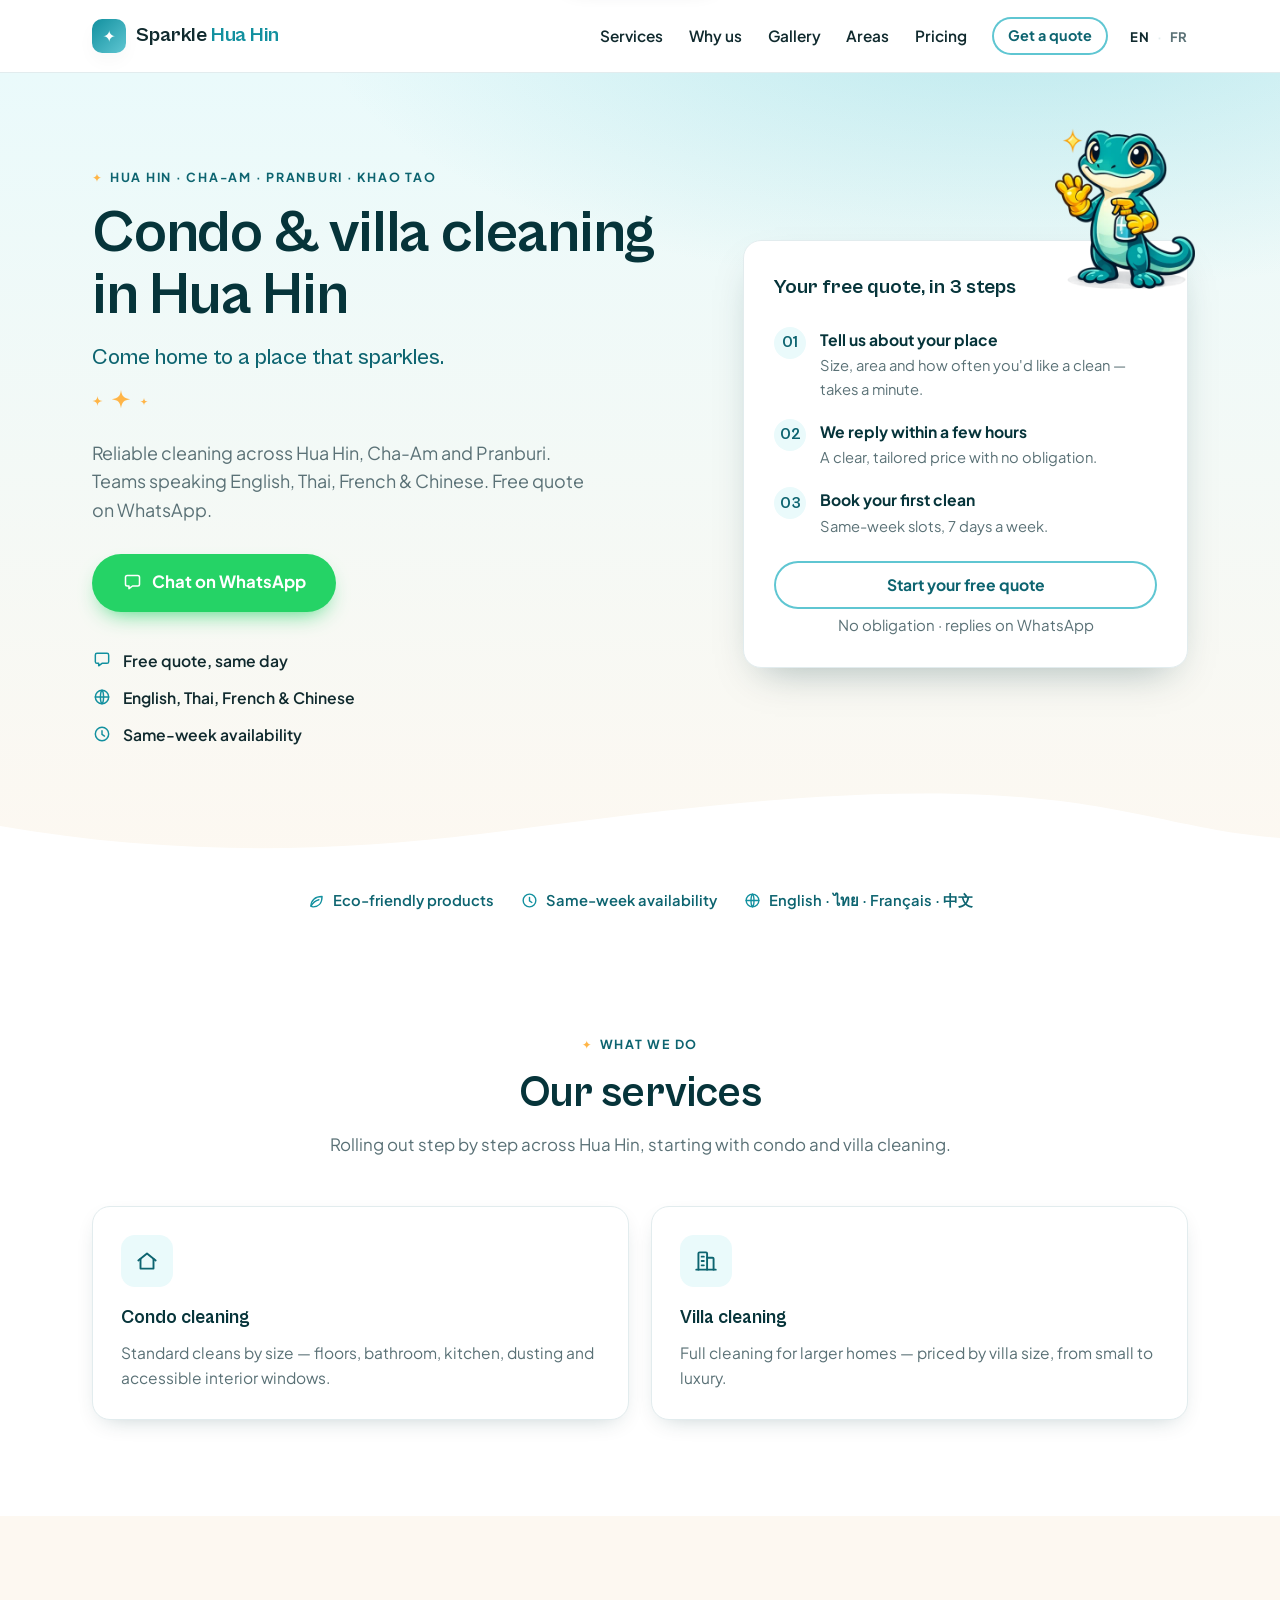
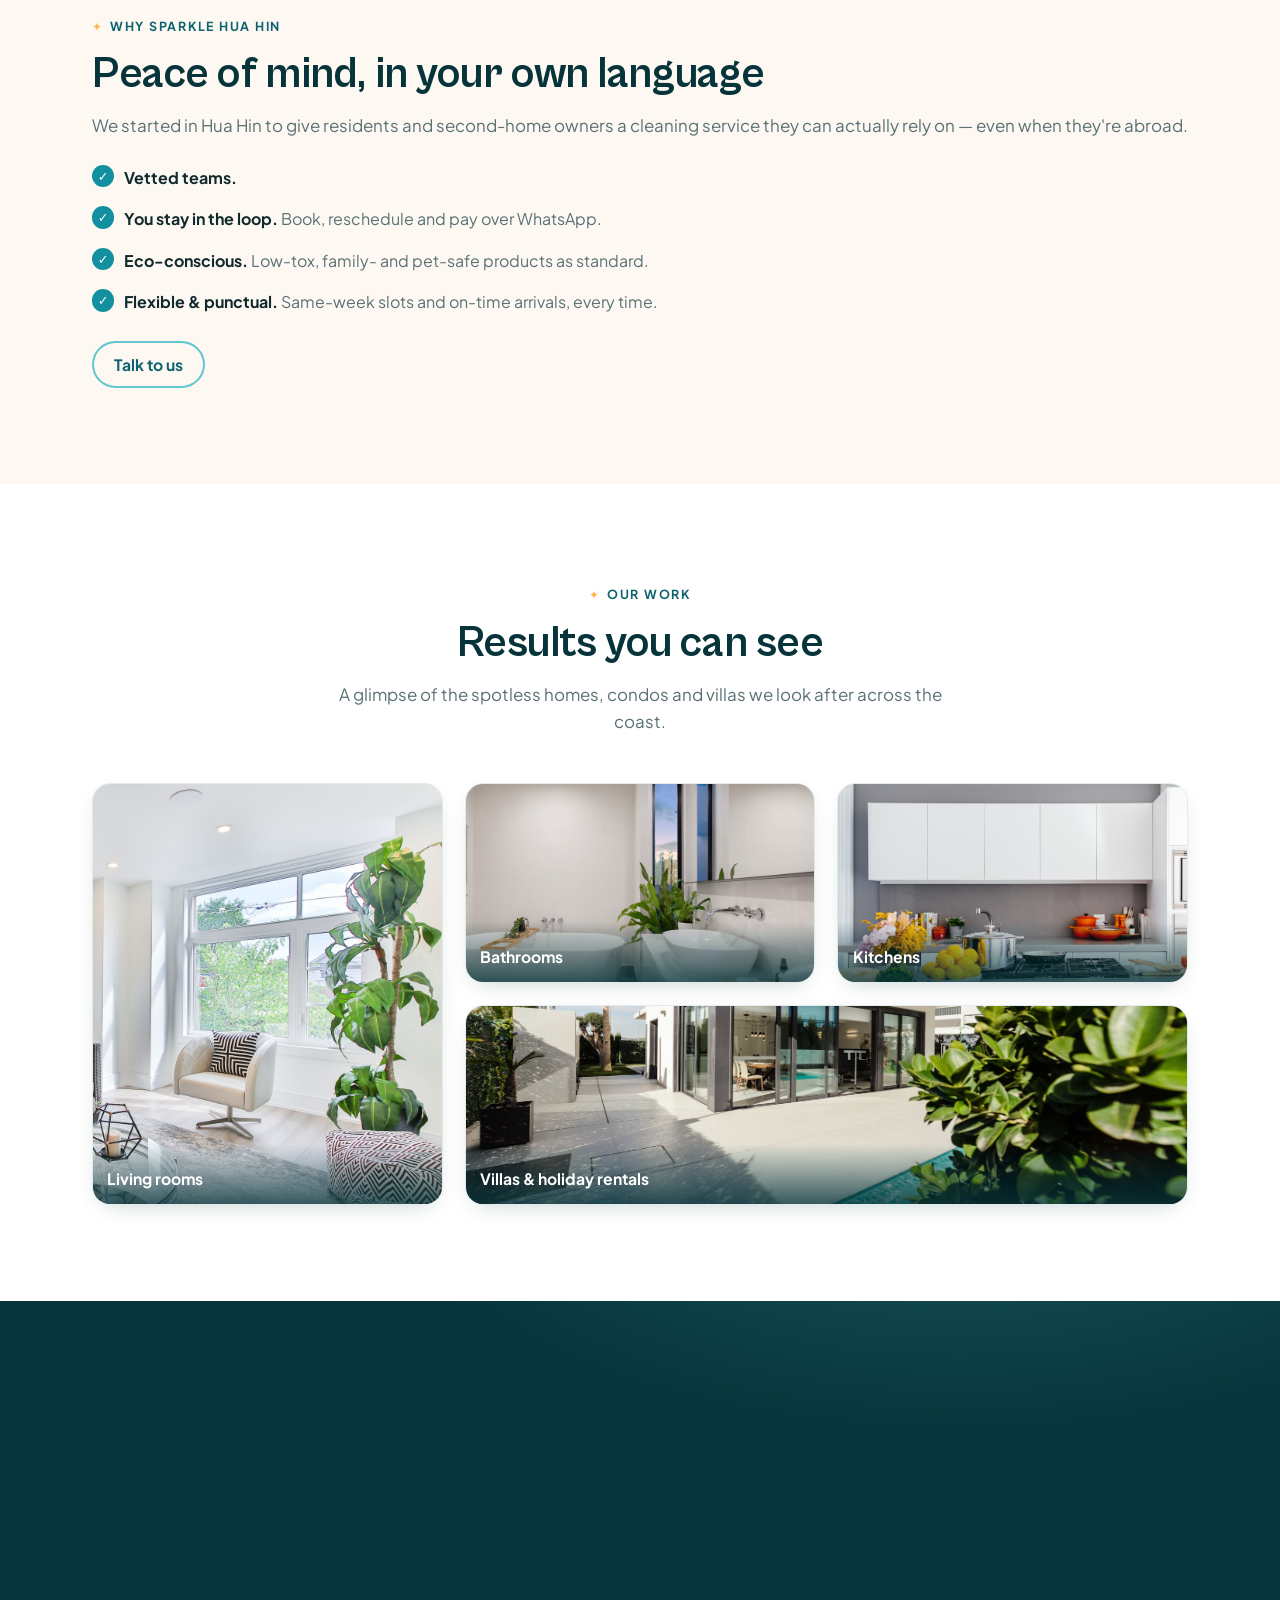
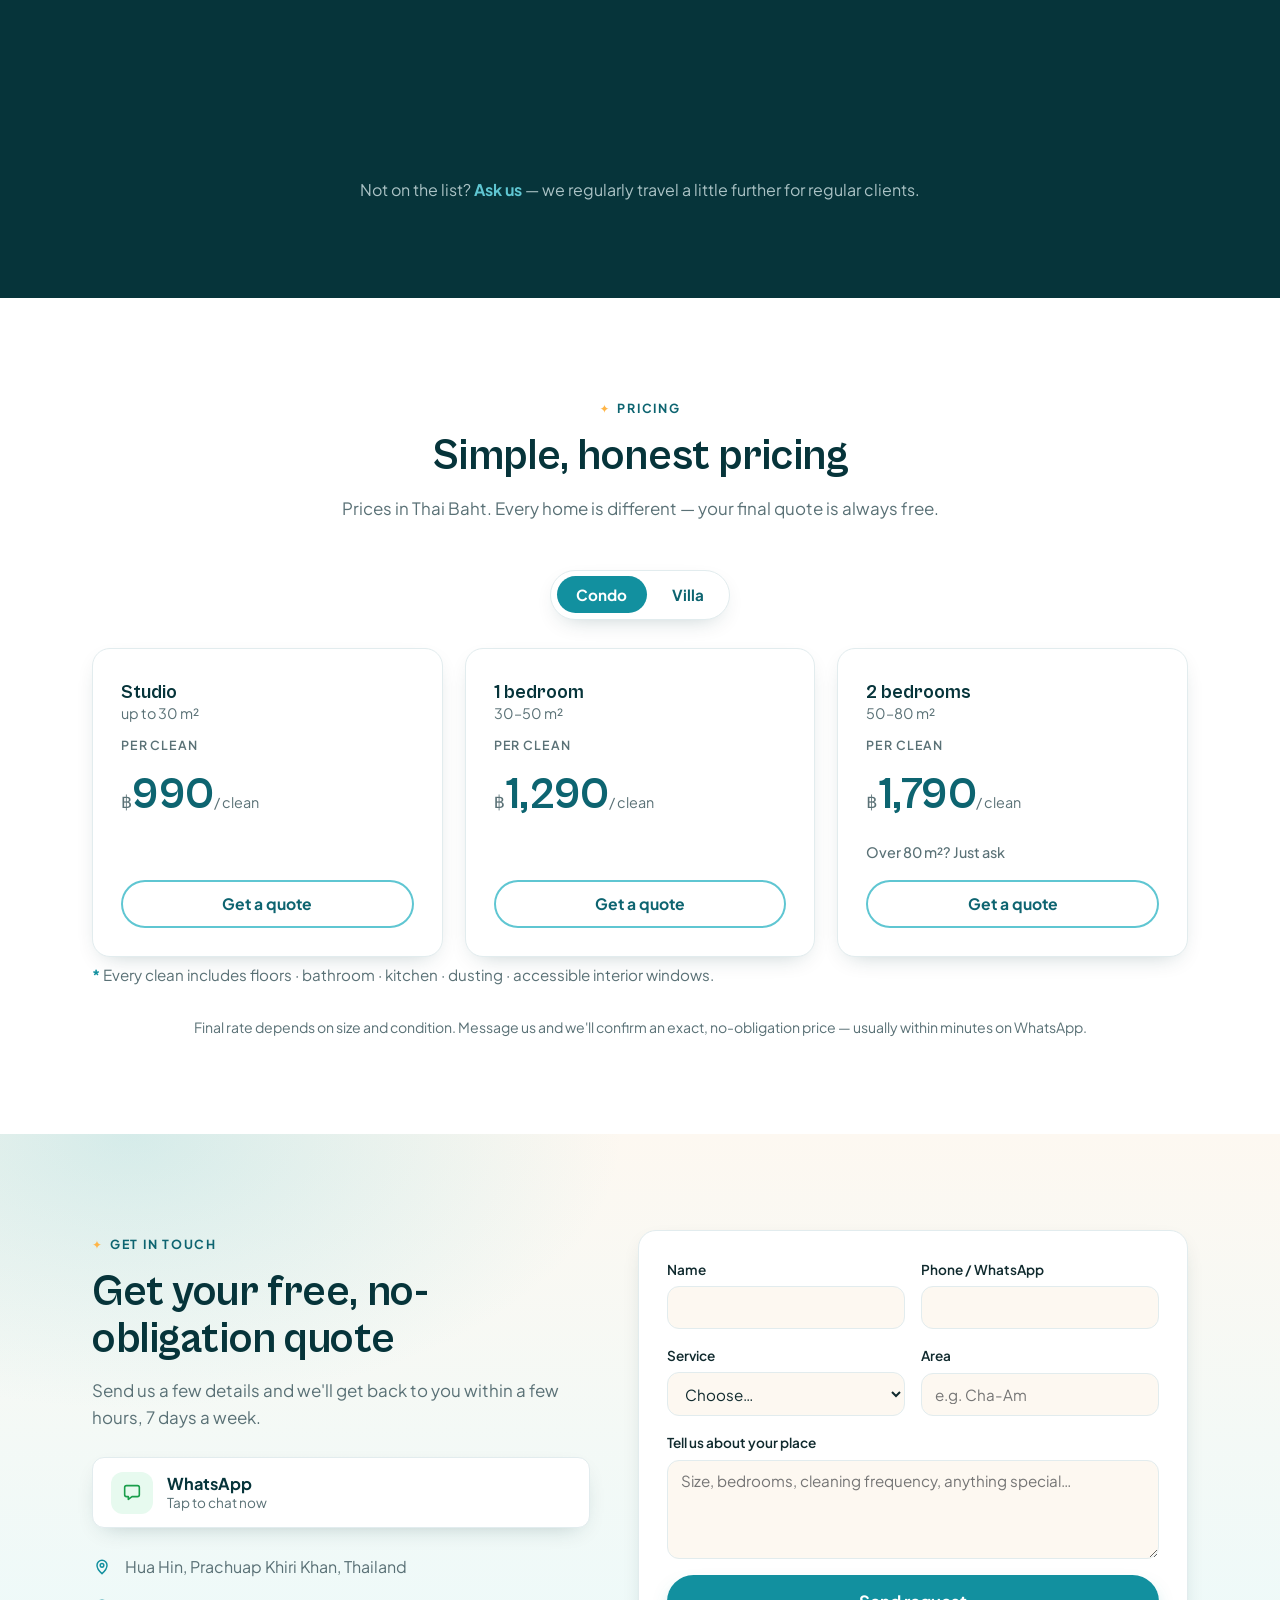
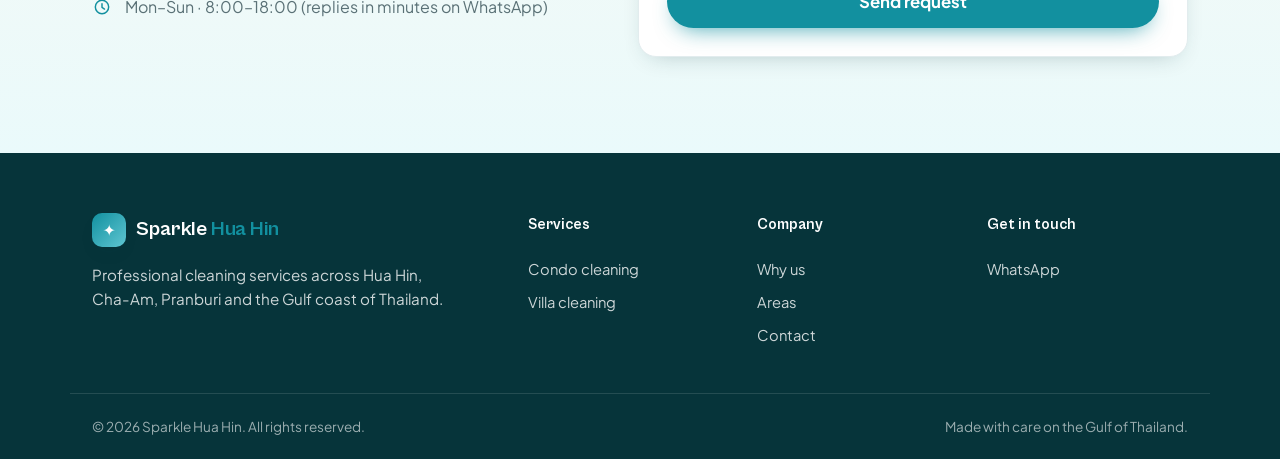
==== index.html @ f8b5cff3 "feat(seo): keyword H1 with the slogan as a subtitle, lighter hero lead H1 becomes "Condo & villa cle" ====
<!DOCTYPE html>
<html lang="en">
<head>
  <meta charset="UTF-8" />
  <meta name="viewport" content="width=device-width, initial-scale=1.0" />
  <title>Sparkle Hua Hin — Professional Cleaning Services on the Gulf Coast</title>
  <meta name="description" content="Condo & villa cleaning in Hua Hin, Cha-Am and Pranburi. Friendly teams speaking English, Thai, French & Chinese. Free quotes on WhatsApp." />
  <link rel="canonical" href="https://sparklehuahin.com/" />
  <link rel="alternate" hreflang="en" href="https://sparklehuahin.com/" />
  <link rel="alternate" hreflang="fr" href="https://sparklehuahin.com/fr/" />
  <link rel="alternate" hreflang="x-default" href="https://sparklehuahin.com/" />
  <meta name="theme-color" content="#0e7c86" />

  <!-- Open Graph — WhatsApp, Facebook, LINE, Messenger -->
  <meta property="og:type" content="website" />
  <meta property="og:site_name" content="Sparkle Hua Hin" />
  <meta property="og:url" content="https://sparklehuahin.com/" />
  <meta property="og:title" content="Cleaning in Hua Hin — Sparkle Hua Hin" />
  <meta property="og:description" content="Condo &amp; villa cleaning across Hua Hin, Cha-Am and Pranburi. Vetted teams speaking English, Thai, French &amp; Chinese. Free quote on WhatsApp." />
  <meta property="og:image" content="https://sparklehuahin.com/assets/img/og-sparkle.jpg" />
  <meta property="og:image:width" content="1200" />
  <meta property="og:image:height" content="630" />
  <meta property="og:image:alt" content="Sparkle Hua Hin — condo & villa cleaning in Hua Hin, Cha-Am and Pranburi" />
  <meta property="og:locale" content="en_US" />

  <!-- Twitter / X -->
  <meta name="twitter:card" content="summary_large_image" />
  <meta name="twitter:title" content="Cleaning in Hua Hin — Sparkle Hua Hin" />
  <meta name="twitter:description" content="Condo &amp; villa cleaning across Hua Hin, Cha-Am and Pranburi. Free quote on WhatsApp." />
  <meta name="twitter:image" content="https://sparklehuahin.com/assets/img/og-sparkle.jpg" />
  <meta name="twitter:image:alt" content="Sparkle Hua Hin — condo & villa cleaning in Hua Hin, Cha-Am and Pranburi" />

  <style>
    /* page-specific helpers (pricing tabs) */
    .rate-rows { list-style: none; display: grid; gap: .55rem; margin: .4rem 0 1.4rem; }
    .price .rate-rows li { display: flex; justify-content: space-between; gap: 1rem; align-items: baseline;
      padding: 0 0 .55rem; border-bottom: 1px dashed var(--line); color: var(--teal-900); font-size: .98rem; }
    .price .rate-rows li::before { content: none; }
    .price .rate-rows li:last-child { border-bottom: 0; padding-bottom: 0; }
    .rate-rows .amt { font-family: var(--font-display); font-weight: 700; color: var(--teal-700); white-space: nowrap; }
    /* equal-height pricing cards (3 across, two rows) */
    #pricing .pricing-grid { align-items: stretch; }
    #pricing .price .btn { margin-top: auto; }
    .price .card-sz { color: var(--muted); font-size: .9rem; margin-top: -.35rem; }
    /* only ever used with .muted-note now that the launch offer is gone */
    .launch-line { color: var(--muted); font-weight: 500; font-size: .9rem; margin: -.6rem 0 1rem; }
    /* pricing tabs */
    .ptab-btns { display: inline-flex; gap: .3rem; padding: .35rem; margin: 0 auto 28px; background: #fff;
      border: 1px solid var(--line); border-radius: 999px; box-shadow: var(--shadow-sm); }
    .ptabs { text-align: center; }
    .ptab-panel { text-align: left; }
    .ptab-btn { border: 0; cursor: pointer; font-family: inherit; font-weight: 700; font-size: .95rem;
      color: var(--teal-700); background: transparent; padding: .6em 1.3em; border-radius: 999px; transition: all .15s; }
    .ptab-btn:hover { color: var(--teal-900); }
    .ptab-btn.is-active { background: var(--teal-500); color: #fff; }
    @media (max-width: 560px) { .ptab-btns { display: flex; width: 100%; } .ptab-btn { flex: 1; padding: .6em .4em; font-size: .85rem; } }
    .group-note { color: var(--muted); font-size: .95rem; margin: 6px 0 0; }
    .group-note a { color: var(--teal-700); font-weight: 600; }
    .group-note .star { color: var(--teal-500); font-weight: 700; }
    .launch-line.muted-note { color: var(--muted); font-weight: 500; }
    .launch-line.muted-note a { color: var(--teal-700); font-weight: 600; }
  </style>
  <!-- Fonts are self-hosted (@font-face in styles.css). Preload the two used
       above the fold so they start before the stylesheet finishes parsing. -->
  <link rel="preload" href="assets/fonts/jakarta-latin.woff2" as="font" type="font/woff2" crossorigin />
  <link rel="preload" href="assets/fonts/cabinet-700.woff2" as="font" type="font/woff2" crossorigin />
  <link rel="stylesheet" href="assets/styles.css" />
  <link rel="icon" type="image/png" sizes="32x32" href="assets/img/favicon-32.png" />
  <link rel="icon" type="image/png" sizes="180x180" href="assets/img/favicon.png" />
  <link rel="apple-touch-icon" href="assets/img/favicon.png" />

  <script type="application/ld+json">
  {
    "@context": "https://schema.org",
    "@type": "LocalBusiness",
    "@id": "https://sparklehuahin.com/#business",
    "name": "Sparkle Hua Hin",
    "description": "Condo and villa cleaning across Hua Hin, Cha-Am and Pranburi.",
    "url": "https://sparklehuahin.com/",
    "sameAs": ["https://www.facebook.com/profile.php?id=61595177159723"],
    "inLanguage": "en",
    "image": "https://sparklehuahin.com/assets/img/og-sparkle.jpg",
    "logo": "https://sparklehuahin.com/assets/img/favicon.png",
    "priceRange": "฿990–฿4,500",
    "currenciesAccepted": "THB",
    "paymentAccepted": "Cash, Bank transfer",
    "address": {
      "@type": "PostalAddress",
      "addressLocality": "Hua Hin",
      "addressRegion": "Prachuap Khiri Khan",
      "addressCountry": "TH"
    },
    "areaServed": [
      { "@type": "Place", "name": "Hua Hin" },
      { "@type": "Place", "name": "Khao Takiab" },
      { "@type": "Place", "name": "Khao Tao" },
      { "@type": "Place", "name": "Cha-Am" },
      { "@type": "Place", "name": "Pranburi" },
      { "@type": "Place", "name": "Khao Kalok" }
    ],
    "openingHoursSpecification": [{
      "@type": "OpeningHoursSpecification",
      "dayOfWeek": ["Monday", "Tuesday", "Wednesday", "Thursday", "Friday", "Saturday", "Sunday"],
      "opens": "08:00",
      "closes": "18:00"
    }],
    "contactPoint": [{
      "@type": "ContactPoint",
      "contactType": "customer service",
      "url": "https://wa.me/66943325162",
      "availableLanguage": ["English", "Thai", "French", "Chinese"]
    }],
    "hasOfferCatalog": {
      "@type": "OfferCatalog",
      "name": "Cleaning",
      "itemListElement": [
        {
          "@type": "Offer",
          "itemOffered": { "@type": "Service", "name": "Condo cleaning — studio, up to 30 m²" },
          "price": "990", "priceCurrency": "THB"
        },
        {
          "@type": "Offer",
          "itemOffered": { "@type": "Service", "name": "Condo cleaning — 1 bedroom, 30–50 m²" },
          "price": "1290", "priceCurrency": "THB"
        },
        {
          "@type": "Offer",
          "itemOffered": { "@type": "Service", "name": "Condo cleaning — 2 bedrooms, 50–80 m²" },
          "price": "1790", "priceCurrency": "THB"
        },
        {
          "@type": "Offer",
          "itemOffered": { "@type": "Service", "name": "Villa cleaning — small, up to 100 m²" },
          "price": "2500", "priceCurrency": "THB"
        },
        {
          "@type": "Offer",
          "itemOffered": { "@type": "Service", "name": "Villa cleaning — medium, 100–200 m²" },
          "price": "3500", "priceCurrency": "THB"
        },
        {
          "@type": "Offer",
          "itemOffered": { "@type": "Service", "name": "Villa cleaning — large, 200–300 m²" },
          "price": "4500", "priceCurrency": "THB"
        }
      ]
    }
  }
  </script>
</head>
<body>
  <a class="skip-link" href="#main">Skip to content</a>
  <!-- SVG icon sprite -->
  <svg width="0" height="0" style="position:absolute" aria-hidden="true" focusable="false">
    <symbol id="i-home" viewBox="0 0 24 24"><path d="M4 11.5 12 5l8 6.5"/><path d="M6 10v9h12v-9"/></symbol>
    <symbol id="i-sparkle" viewBox="0 0 24 24"><path d="M12 4c.7 4.6 1.7 5.6 6 6.3-4.3.7-5.3 1.7-6 6.3-.7-4.6-1.7-5.6-6-6.3 4.3-.7 5.3-1.7 6-6.3Z"/></symbol>
    <symbol id="i-bed" viewBox="0 0 24 24"><path d="M4 18V9"/><path d="M4 13h13a3 3 0 0 1 3 3v2"/><path d="M4 18h16"/><path d="M8 13v-2a1 1 0 0 1 1-1h3a1 1 0 0 1 1 1v2"/></symbol>
    <symbol id="i-box" viewBox="0 0 24 24"><path d="M3.5 7.5 12 4l8.5 3.5v9L12 20l-8.5-3.5Z"/><path d="m3.5 7.5 8.5 3.6 8.5-3.6"/><path d="M12 11.1V20"/></symbol>
    <symbol id="i-building" viewBox="0 0 24 24"><path d="M5 20V5a1 1 0 0 1 1-1h6a1 1 0 0 1 1 1v15"/><path d="M13 9h5a1 1 0 0 1 1 1v10"/><path d="M3 20h18"/><path d="M8 8h2M8 12h2M8 16h2"/></symbol>
    <symbol id="i-wind" viewBox="0 0 24 24"><path d="M3 8h10a2.5 2.5 0 1 0-2.4-3.2"/><path d="M3 16h13a2.5 2.5 0 1 1-2.4 3.2"/><path d="M3 12h17"/></symbol>
    <symbol id="i-leaf" viewBox="0 0 24 24"><path d="M5 19c0-7 5-12 14-12 0 9-5 13-11 13a4 4 0 0 1-3-1Z"/><path d="M5 19c3-5 6-7 10-8"/></symbol>
    <symbol id="i-clock" viewBox="0 0 24 24"><circle cx="12" cy="12" r="8"/><path d="M12 8v4.5l3 2"/></symbol>
    <symbol id="i-key" viewBox="0 0 24 24"><circle cx="9" cy="9" r="4"/><path d="m11.8 11.8 7.2 7.2"/><path d="m16.4 14.6-1.6 1.6 2 2 1.6-1.6"/></symbol>
    <symbol id="i-globe" viewBox="0 0 24 24"><circle cx="12" cy="12" r="8"/><path d="M4 12h16"/><path d="M12 4c2.5 2.2 2.5 13.8 0 16M12 4c-2.5 2.2-2.5 13.8 0 16"/></symbol>
    <symbol id="i-shield" viewBox="0 0 24 24"><path d="M12 4 5 6.5v5.5c0 4 3 6.8 7 8 4-1.2 7-4 7-8V6.5Z"/><path d="m9 12 2 2 4-4"/></symbol>
    <symbol id="i-chat" viewBox="0 0 24 24"><path d="M20 6a2 2 0 0 0-2-2H6a2 2 0 0 0-2 2v8a2 2 0 0 0 2 2h2v3l4-3h6a2 2 0 0 0 2-2Z"/></symbol>
    <symbol id="i-phone" viewBox="0 0 24 24"><path d="M6 4h2.5l1.3 4-1.8 1.4a10 10 0 0 0 4.6 4.6l1.4-1.8 4 1.3V16a2 2 0 0 1-2 2A13 13 0 0 1 4 6a2 2 0 0 1 2-2Z"/></symbol>
    <symbol id="i-mail" viewBox="0 0 24 24"><rect x="3.5" y="5.5" width="17" height="13" rx="2"/><path d="m4 7 8 5.5L20 7"/></symbol>
    <symbol id="i-pin" viewBox="0 0 24 24"><path d="M12 20s-6-5-6-10a6 6 0 0 1 12 0c0 5-6 10-6 10Z"/><circle cx="12" cy="10" r="2.2"/></symbol>
    <symbol id="i-spark-solid" viewBox="0 0 24 24"><path d="M12 0c1 7.5 3.5 10 11 11-7.5 1-10 3.5-11 11-1-7.5-3.5-10-11-11 7.5-1 10-3.5 11-11Z"/></symbol>
  </svg>

  <!-- Header -->
  <header class="site-header" id="top">
    <div class="container nav">
      <a href="#top" class="brand">
        <span class="brand-mark">✦</span>
        <span class="brand-text">Sparkle<span class="brand-accent"> Hua Hin</span></span>
      </a>
      <nav class="nav-links" id="primary-nav" aria-label="Primary">
        <a href="#services">Services</a>
        <a href="#why">Why us</a>
        <a href="#gallery">Gallery</a>
        <a href="#areas">Areas</a>
        <a href="#pricing">Pricing</a>
        <!-- <a href="#reviews">Reviews</a> --><!-- reviews section held back -->
        <a href="#contact" class="btn btn-sm btn-ghost">Get a quote</a>
      </nav>
      <div class="lang-switch">
        <a href="/" hreflang="en" lang="en" aria-current="page">EN</a>
        <span class="sep" aria-hidden="true">·</span>
        <a href="/fr/" hreflang="fr" lang="fr">FR</a>
      </div>
      <button class="nav-toggle" type="button" aria-label="Open menu" aria-expanded="false" aria-controls="primary-nav">
        <span></span><span></span><span></span>
      </button>
    </div>
  </header>

  <main id="main">
  <!-- Hero -->
  <section class="hero">
    <div class="container hero-inner">
      <div class="hero-copy">
        <p class="eyebrow">Hua Hin · Cha-Am · Pranburi · Khao Tao</p>
        <h1>
          <span class="line"><span>Condo &amp; villa cleaning</span></span>
          <span class="line"><span>in Hua Hin</span></span>
        </h1>
        <p class="hero-slogan">Come home to a place that sparkles.</p>
        <span class="title-spark" aria-hidden="true">
          <svg class="spark-row" viewBox="0 0 92 24">
            <use href="#i-spark-solid" x="0" y="7" width="11" height="11" />
            <use href="#i-spark-solid" x="19" y="1" width="20" height="20" />
            <use href="#i-spark-solid" x="48" y="9" width="8" height="8" />
          </svg>
        </span>
        <p class="lead">
          Reliable cleaning across Hua Hin, Cha-Am and Pranburi. Teams speaking
          English, Thai, French &amp; Chinese. Free quote on WhatsApp.
        </p>
        <div class="hero-actions">
          <a href="https://wa.me/66943325162?text=Hi%20Sparkle%20Hua%20Hin%2C%20I%27d%20like%20a%20cleaning%20quote." class="btn btn-lg btn-wa" target="_blank" rel="noopener">
            <svg class="ico" aria-hidden="true"><use href="#i-chat" /></svg> Chat on WhatsApp
          </a>
        </div>
        <ul class="hero-trust">
          <li><svg class="ico" aria-hidden="true"><use href="#i-chat" /></svg> Free quote, same day</li>
          <li><svg class="ico" aria-hidden="true"><use href="#i-globe" /></svg> English, Thai, French &amp; Chinese</li>
          <li><svg class="ico" aria-hidden="true"><use href="#i-clock" /></svg> Same-week availability</li>
        </ul>
      </div>
      <aside class="hero-card">
        <img class="hero-mascot" src="assets/img/mascot.webp" width="320" height="366" alt="" aria-hidden="true" />
        <div class="hero-card-inner">
          <h3>Your free quote, in 3 steps</h3>
          <ol class="quote-steps">
            <li>
              <span class="step-num">01</span>
              <span class="step-txt"><strong>Tell us about your place</strong>Size, area and how often you'd like a clean — takes a minute.</span>
            </li>
            <li>
              <span class="step-num">02</span>
              <span class="step-txt"><strong>We reply within a few hours</strong>A clear, tailored price with no obligation.</span>
            </li>
            <li>
              <span class="step-num">03</span>
              <span class="step-txt"><strong>Book your first clean</strong>Same-week slots, 7 days a week.</span>
            </li>
          </ol>
          <a href="#contact" class="btn btn-block btn-ghost">Start your free quote</a>
          <p class="hero-card-note">No obligation · replies on WhatsApp</p>
        </div>
      </aside>
    </div>
    <div class="hero-wave" aria-hidden="true">
      <svg viewBox="0 0 1440 90" preserveAspectRatio="none"><path d="M0 48c180 28 360 28 540 8s360-44 540-40 240 36 360 44v30H0Z" /></svg>
    </div>
  </section>

  <!-- Trusted by / badges -->
  <section class="badges">
    <div class="container badges-row">
      <span><svg class="ico" aria-hidden="true"><use href="#i-leaf" /></svg> Eco-friendly products</span>
      <span><svg class="ico" aria-hidden="true"><use href="#i-clock" /></svg> Same-week availability</span>
      <!-- Conciergerie masquée (10/2026) : on ne promeut que le ménage pour l'instant. À remettre tel quel.
      <span><svg class="ico" aria-hidden="true"><use href="#i-key" /></svg> Key-holding service</span>
      -->
      <span><svg class="ico" aria-hidden="true"><use href="#i-globe" /></svg> English · ไทย · Français · 中文</span>
    </div>
  </section>

  <!-- Services -->
  <section class="section" id="services">
    <div class="container">
      <div class="section-head">
        <p class="eyebrow">What we do</p>
        <h2>Our services</h2>
        <p class="section-sub">Rolling out step by step across Hua Hin, starting with condo and villa cleaning.</p>
      </div>
      <div class="grid services-grid">
        <article class="card service">
          <div class="service-ico"><svg class="ico" aria-hidden="true"><use href="#i-home" /></svg></div>
          <h3>Condo cleaning</h3>
          <p>Standard cleans by size — floors, bathroom, kitchen, dusting and accessible interior windows.</p>
        </article>
        <article class="card service">
          <div class="service-ico"><svg class="ico" aria-hidden="true"><use href="#i-building" /></svg></div>
          <h3>Villa cleaning</h3>
          <p>Full cleaning for larger homes — priced by villa size, from small to luxury.</p>
        </article>
        <!-- Conciergerie masquée (10/2026) : on ne promeut que le ménage pour l'instant. À remettre tel quel.
<article class="card service">
          <div class="service-ico"><svg class="ico" aria-hidden="true"><use href="#i-shield" /></svg></div>
          <h3>Property inspection</h3>
          <p>A single visit with photos plus water, electricity and general condition checks.</p>
        </article>
        <article class="card service">
          <div class="service-ico"><svg class="ico" aria-hidden="true"><use href="#i-key" /></svg></div>
          <h3>House watching</h3>
          <p>Regular visits while you're away — photo report, general check and problem flagging.</p>
        </article>
        <article class="card service">
          <div class="service-ico"><svg class="ico" aria-hidden="true"><use href="#i-bed" /></svg></div>
          <h3>Airbnb support</h3>
          <p>Reliable check-in / check-out handling for your short-stay guests, with photos on request.</p>
        </article>
-->
      </div>
    </div>
  </section>

  <!-- Why us -->
  <section class="section section-alt" id="why">
    <div class="container why-inner">
      <div class="why-copy">
        <p class="eyebrow">Why Sparkle Hua Hin</p>
        <h2>Peace of mind, in your own language</h2>
        <p class="section-sub">We started in Hua Hin to give residents and second-home owners a cleaning service they can actually rely on — even when they're abroad.</p>
        <ul class="check-list">
          <li><strong>Vetted teams.</strong></li>
          <li><strong>You stay in the loop.</strong> Book, reschedule and pay over WhatsApp.</li>
          <!-- Conciergerie masquée (10/2026) : on ne promeut que le ménage pour l'instant. À remettre tel quel.
<li><strong>Trusted with your keys.</strong> Secure key-holding for absent owners and rentals.</li>
-->
          <li><strong>Eco-conscious.</strong> Low-tox, family- and pet-safe products as standard.</li>
          <li><strong>Flexible &amp; punctual.</strong> Same-week slots and on-time arrivals, every time.</li>
        </ul>
        <a href="#contact" class="btn btn-ghost">Talk to us</a>
      </div>
    </div>
  </section>

  <!-- Gallery -->
  <section class="section" id="gallery">
    <div class="container">
      <div class="section-head">
        <p class="eyebrow">Our work</p>
        <h2>Results you can see</h2>
        <p class="section-sub">A glimpse of the spotless homes, condos and villas we look after across the coast.</p>
      </div>
      <div class="grid gallery-grid">
        <figure class="gallery-item gallery-tall">
          <img src="assets/img/living.jpg" width="900" height="1200" alt="Spotless bright living room cleaned by Sparkle Hua Hin" loading="lazy" />
          <figcaption>Living rooms</figcaption>
        </figure>
        <figure class="gallery-item">
          <img src="assets/img/bathroom.jpg" width="900" height="700" alt="Sparkling clean bathroom" loading="lazy" />
          <figcaption>Bathrooms</figcaption>
        </figure>
        <figure class="gallery-item">
          <img src="assets/img/kitchen.jpg" width="900" height="700" alt="Clean and tidy kitchen" loading="lazy" />
          <figcaption>Kitchens</figcaption>
        </figure>
        <figure class="gallery-item gallery-wide">
          <img src="assets/img/villa.jpg" width="1600" height="800" alt="Coastal villa with pool maintained by Sparkle Hua Hin" loading="lazy" />
          <figcaption>Villas &amp; holiday rentals</figcaption>
        </figure>
      </div>
    </div>
  </section>

  <!-- Areas -->
  <section class="section section-dark" id="areas" data-dark-ground>
    <div class="container">
      <div class="section-head">
        <p class="eyebrow">Coverage</p>
        <h2>Operating across Hua Hin &amp; the coast</h2>
        <p class="section-sub">If you're somewhere between Cha-Am and Pranburi, we've almost certainly got you covered.</p>
      </div>
      <div class="areas-wrap">
        <ul class="areas-list">
          <li>Hua Hin town</li>
          <li>Khao Takiab</li>
          <li>Khao Tao</li>
          <li>Cha-Am</li>
          <li>Pranburi</li>
          <li>Hua Hin Soi 88–112</li>
          <li>Black Mountain</li>
          <li>Palm Hills</li>
          <li>Banyan</li>
          <li>Khao Kalok</li>
        </ul>
        <p class="areas-note">Not on the list? <a href="#contact">Ask us</a> — we regularly travel a little further for regular clients.</p>
      </div>
    </div>
  </section>

  <!-- Pricing -->
  <section class="section" id="pricing">
    <div class="container">
      <div class="section-head">
        <p class="eyebrow">Pricing</p>
        <h2>Simple, honest pricing</h2>
        <p class="section-sub">Prices in Thai Baht. Every home is different — your final quote is always free.</p>
      </div>

      <div class="ptabs">
        <div class="ptab-btns" role="tablist" aria-label="Pricing categories">
          <button class="ptab-btn is-active" type="button" data-ptab="condo" role="tab"
                  id="ptab-condo" aria-controls="ppanel-condo" aria-selected="true" tabindex="0">Condo</button>
          <button class="ptab-btn" type="button" data-ptab="villa" role="tab"
                  id="ptab-villa" aria-controls="ppanel-villa" aria-selected="false" tabindex="-1">Villa</button>
          <!-- Conciergerie masquée (10/2026) : on ne promeut que le ménage pour l'instant. À remettre tel quel.
<button class="ptab-btn" type="button" data-ptab="mgmt" role="tab"
                  id="ptab-mgmt" aria-controls="ppanel-mgmt" aria-selected="false" tabindex="-1">Property management</button>
-->
        </div>

        <!-- Condo -->
        <div class="ptab-panel is-active" data-ppanel="condo" role="tabpanel"
             id="ppanel-condo" aria-labelledby="ptab-condo">
          <div class="grid pricing-grid">
            <article class="card price">
              <h3>Studio</h3>
              <p class="card-sz">up to 30 m²</p>
              <p class="price-tag"><span class="price-from">Per clean</span>฿<span>990</span><small>/ clean</small></p>
              <a href="#contact" class="btn btn-block btn-ghost">Get a quote</a>
            </article>
            <article class="card price">
              <h3>1 bedroom</h3>
              <p class="card-sz">30–50 m²</p>
              <p class="price-tag"><span class="price-from">Per clean</span>฿<span>1,290</span><small>/ clean</small></p>
              <a href="#contact" class="btn btn-block btn-ghost">Get a quote</a>
            </article>
            <article class="card price">
              <h3>2 bedrooms</h3>
              <p class="card-sz">50–80 m²</p>
              <p class="price-tag"><span class="price-from">Per clean</span>฿<span>1,790</span><small>/ clean</small></p>
              <p class="launch-line muted-note">Over 80 m²? Just ask</p>
              <a href="#contact" class="btn btn-block btn-ghost">Get a quote</a>
            </article>
          </div>
          <p class="group-note"><span class="star">*</span> Every clean includes floors · bathroom · kitchen · dusting · accessible interior windows.</p>
        </div>

        <!-- Villa -->
        <div class="ptab-panel" data-ppanel="villa" role="tabpanel" hidden
             id="ppanel-villa" aria-labelledby="ptab-villa">
          <div class="grid pricing-grid">
            <article class="card price">
              <h3>Small villa</h3>
              <p class="card-sz">up to 100 m²</p>
              <p class="price-tag"><span class="price-from">Per clean</span>฿<span>2,500</span><small>/ clean</small></p>
              <a href="#contact" class="btn btn-block btn-ghost">Get a quote</a>
            </article>
            <article class="card price">
              <h3>Medium villa</h3>
              <p class="card-sz">100–200 m²</p>
              <p class="price-tag"><span class="price-from">Per clean</span>฿<span>3,500</span><small>/ clean</small></p>
              <a href="#contact" class="btn btn-block btn-ghost">Get a quote</a>
            </article>
            <article class="card price">
              <h3>Large villa</h3>
              <p class="card-sz">200–300 m²</p>
              <p class="price-tag"><span class="price-from">Per clean</span>฿<span>4,500</span><small>/ clean</small></p>
              <p class="launch-line muted-note">Luxury villa? Just ask</p>
              <a href="#contact" class="btn btn-block btn-ghost">Get a quote</a>
            </article>
          </div>
        </div>

        <!-- Property management -->
        <!-- Conciergerie masquée (10/2026) : on ne promeut que le ménage pour l'instant. À remettre tel quel.
<div class="ptab-panel" data-ppanel="mgmt" role="tabpanel" hidden
             id="ppanel-mgmt" aria-labelledby="ptab-mgmt">
          <div class="grid pricing-grid">
            <article class="card price">
              <h3>Property inspection</h3>
              <p class="price-tag"><span class="price-from">Flat rate</span>฿<span>500</span><small>/ visit</small></p>
              <ul>
                <li>One visit + photo report</li>
                <li>Water &amp; electricity check</li>
                <li>General condition check</li>
              </ul>
              <a href="#contact" class="btn btn-block btn-ghost">Get a quote</a>
            </article>
            <article class="card price">
              <h3>House watching</h3>
              <p class="price-tag"><span class="price-from">From</span>฿<span>1,000</span><small>/ month</small></p>
              <ul class="rate-rows">
                <li><span>1 visit / month</span><span class="amt">฿1,000</span></li>
                <li><span>2 visits / month</span><span class="amt">฿1,500</span></li>
                <li><span>4 visits / month</span><span class="amt">฿2,500</span></li>
              </ul>
              <a href="#contact" class="btn btn-block btn-ghost">Get a quote</a>
            </article>
            <article class="card price">
              <h3>Airbnb support</h3>
              <p class="price-tag"><span class="price-from">From</span>฿<span>500</span><small>/ check-in &amp; out</small></p>
              <ul class="rate-rows">
                <li><span>Check-in / check-out</span><span class="amt">฿500</span></li>
                <li><span>With photos</span><span class="amt">฿700</span></li>
              </ul>
              <a href="#contact" class="btn btn-block btn-ghost">Get a quote</a>
            </article>
          </div>
        </div>
-->
      </div>

      <p class="price-foot">Final rate depends on size and condition. Message us and we'll confirm an exact, no-obligation price — usually within minutes on WhatsApp.</p>
    </div>
  </section>

  <!-- Reviews section held back in full — heading and nav links included. The
       three quotes were written, not collected, and a heading over an empty
       band reads as a bug. It comes back when the quotes are real; better
       still, on Google Business Profile, where a review is dated and
       verifiable by anyone. -->
  <!--
  <section class="section section-alt" id="reviews">
    <div class="container">
      <div class="section-head">
        <p class="eyebrow">Reviews</p>
        <h2>What our clients say</h2>
        <p class="section-sub">Residents, retirees and rental owners across the coast.</p>
      </div>
      <div class="grid reviews-grid">
        <figure class="card review">
          <div class="stars" aria-label="5 out of 5 stars">★★★★★</div>
          <blockquote>"They look after our villa while we're back in the UK for half the year. Always immaculate, always on time. Total peace of mind."</blockquote>
          <figcaption><strong>David &amp; Sue M.</strong> — Villa owner, Pranburi</figcaption>
        </figure>
        <figure class="card review">
          <div class="stars" aria-label="5 out of 5 stars">★★★★★</div>
          <blockquote>"My Airbnb guests constantly mention how clean the place is. The turnover team never lets me down, even on same-day bookings."</blockquote>
          <figcaption><strong>Niran S.</strong> — Rental host, Khao Takiab</figcaption>
        </figure>
        <figure class="card review">
          <div class="stars" aria-label="5 out of 5 stars">★★★★★</div>
          <blockquote>"Booked a deep clean before moving out of my condo and got my full deposit back. Friendly, professional and they speak great English."</blockquote>
          <figcaption><strong>Marie L.</strong> — Condo tenant, Hua Hin town</figcaption>
        </figure>
      </div>
    </div>
  </section>
  -->


  <!-- Contact / CTA -->
  <section class="section section-cta" id="contact">
    <div class="container contact-inner">
      <div class="contact-copy">
        <p class="eyebrow">Get in touch</p>
        <h2>Get your free, no-obligation quote</h2>
        <p class="section-sub">Send us a few details and we'll get back to you within a few hours, 7 days a week.</p>
        <div class="contact-quick">
          <a class="quick-btn quick-wa" href="https://wa.me/66943325162?text=Hi%20Sparkle%20Hua%20Hin%2C%20I%27d%20like%20a%20cleaning%20quote." target="_blank" rel="noopener">
            <span class="quick-ico"><svg class="ico" aria-hidden="true"><use href="#i-chat" /></svg></span>
            <span class="quick-txt"><strong>WhatsApp</strong><small>Tap to chat now</small></span>
          </a>
          <!-- LINE contact hidden for now
          <a class="quick-btn quick-line" href="https://line.me/R/ti/p/@sparklehuahin" target="_blank" rel="noopener">
            <span class="quick-ico"><svg class="ico" aria-hidden="true"><use href="#i-chat" /></svg></span>
            <span class="quick-txt"><strong>LINE</strong><small>@sparklehuahin</small></span>
          </a>
          -->
          <!-- Phone contact hidden for now (10/2026) : on privilégie WhatsApp et le formulaire. À remettre tel quel.
          <a class="quick-btn quick-call" href="tel:+66943325162">
            <span class="quick-ico"><svg class="ico" aria-hidden="true"><use href="#i-phone" /></svg></span>
            <span class="quick-txt"><strong>Call us</strong><small>+66 94 332 5162</small></span>
          </a>
          -->
        </div>
        <ul class="contact-list">
          <!-- Email contact hidden for now
          <li><svg class="ico" aria-hidden="true"><use href="#i-mail" /></svg> <a href="mailto:hello@sparklehuahin.com">hello@sparklehuahin.com</a></li>
          -->
          <li><svg class="ico" aria-hidden="true"><use href="#i-pin" /></svg> Hua Hin, Prachuap Khiri Khan, Thailand</li>
          <li><svg class="ico" aria-hidden="true"><use href="#i-clock" /></svg> Mon–Sun · 8:00–18:00 (replies in minutes on WhatsApp)</li>
        </ul>
      </div>
      <form class="contact-form card" id="quote-form" data-contact-form>
        <div aria-hidden="true" style="position:absolute;left:-9999px;top:auto;width:1px;height:1px;overflow:hidden;">
          <label>Do not fill <input type="text" name="website" tabindex="-1" autocomplete="off" /></label>
        </div>
        <div class="form-row">
          <label><span>Name</span><input type="text" name="name" autocomplete="name" required /></label>
          <label><span>Phone / WhatsApp</span><input type="tel" name="contact" autocomplete="tel" inputmode="tel" required /></label>
        </div>
        <div class="form-row">
          <label><span>Service</span>
            <!-- value = stable key sent to Make. Never change it
                 when rewording the visible label. fr/index.html
                 must mirror these exact values. -->
            <select name="service" required>
              <option value="">Choose…</option>
              <option value="Condo cleaning">Condo cleaning</option>
              <option value="Villa cleaning">Villa cleaning</option>
              <!-- Conciergerie masquée (10/2026) : on ne promeut que le ménage pour l'instant. À remettre tel quel.
<option value="Property inspection">Property inspection</option>
              <option value="House watching">House watching</option>
              <option value="Airbnb support">Airbnb support</option>
--><option value="Other / not sure">Other / not sure</option>
            </select>
          </label>
          <label><span>Area</span><input type="text" name="area" autocomplete="address-level2" placeholder="e.g. Cha-Am" required /></label>
        </div>
        <label><span>Tell us about your place</span>
          <textarea name="message" rows="4" placeholder="Size, bedrooms, cleaning frequency, anything special…"></textarea>
        </label>
        <button type="submit" class="btn btn-lg btn-block">Send request</button>
        <p class="form-note" data-form-note hidden>Thanks! Your request has been sent — we'll get back to you shortly on WhatsApp.</p>
      </form>
    </div>
  </section>

  </main>

  <!-- Footer -->
  <footer class="site-footer" data-dark-ground>
    <div class="container footer-inner">
      <div class="footer-brand">
        <a href="#top" class="brand">
          <span class="brand-mark">✦</span>
          <span class="brand-text">Sparkle<span class="brand-accent"> Hua Hin</span></span>
        </a>
        <p>Professional cleaning services across Hua Hin, Cha-Am, Pranburi and the Gulf coast of Thailand.</p>
      </div>
      <div class="footer-cols">
        <div>
          <h4>Services</h4>
          <a href="#services">Condo cleaning</a>
          <a href="#services">Villa cleaning</a>
          <!-- Conciergerie masquée (10/2026) : on ne promeut que le ménage pour l'instant. À remettre tel quel.
<a href="#services">Property inspection</a>
          <a href="#services">House watching</a>
          <a href="#services">Airbnb support</a>
-->
        </div>
        <div>
          <h4>Company</h4>
          <a href="#why">Why us</a>
          <a href="#areas">Areas</a>
          <!-- <a href="#reviews">Reviews</a> --><!-- reviews section held back -->
          <a href="#contact">Contact</a>
        </div>
        <div>
          <h4>Get in touch</h4>
          <a href="https://wa.me/66943325162?text=Hi%20Sparkle%20Hua%20Hin%2C%20I%27d%20like%20a%20cleaning%20quote." target="_blank" rel="noopener">WhatsApp</a>
          <!-- Email contact hidden for now
          <a href="mailto:hello@sparklehuahin.com">hello@sparklehuahin.com</a>
          -->
          <!-- LINE contact hidden for now
          <a href="#contact">LINE @sparklehuahin</a>
          -->
        </div>
      </div>
    </div>
    <div class="container footer-bottom">
      <p>© <span data-year>2026</span> Sparkle Hua Hin. All rights reserved.</p>
      <p>Made with care on the Gulf of Thailand.</p>
    </div>
  </footer>

  <!-- Floating contact widget -->
  <div class="float-contact" data-float>
    <div class="float-menu" data-float-menu>
      <a class="float-item float-wa" href="https://wa.me/66943325162?text=Hi%20Sparkle%20Hua%20Hin%2C%20I%27d%20like%20a%20cleaning%20quote." target="_blank" rel="noopener">
        <svg class="ico" aria-hidden="true"><use href="#i-chat" /></svg> WhatsApp
      </a>
      <!-- LINE contact hidden for now
      <a class="float-item float-line" href="https://line.me/R/ti/p/@sparklehuahin" target="_blank" rel="noopener">
        <svg class="ico" aria-hidden="true"><use href="#i-chat" /></svg> LINE
      </a>
      -->
      <!-- Phone contact hidden for now (10/2026) : on privilégie WhatsApp et le formulaire. À remettre tel quel.
      <a class="float-item float-call" href="tel:+66943325162">
        <svg class="ico" aria-hidden="true"><use href="#i-phone" /></svg> Call us
      </a>
      -->
    </div>
    <button class="float-toggle" data-float-toggle aria-expanded="false" aria-label="Contact us">
      <span class="float-toggle-open"><svg class="ico" aria-hidden="true"><use href="#i-chat" /></svg> Contact</span>
      <span class="float-toggle-close">✕ Close</span>
    </button>
  </div>

  <script src="assets/script.js"></script>
  <script>
    // Pricing tabs — ARIA tabs pattern with roving tabindex.
    // Only the selected tab is in the tab order; arrows move between tabs,
    // so a keyboard user reaches the panels in three keystrokes, not eight.
    (function () {
      var tabs = Array.prototype.slice.call(document.querySelectorAll('.ptab-btn'));
      var panels = Array.prototype.slice.call(document.querySelectorAll('.ptab-panel'));
      if (!tabs.length) return;

      function select(tab, moveFocus) {
        tabs.forEach(function (t) {
          var on = t === tab;
          t.classList.toggle('is-active', on);
          t.setAttribute('aria-selected', on ? 'true' : 'false');
          t.tabIndex = on ? 0 : -1;
        });
        panels.forEach(function (p) {
          var on = p.dataset.ppanel === tab.dataset.ptab;
          p.hidden = !on;
          p.classList.toggle('is-active', on);
        });
        if (moveFocus) tab.focus();
      }

      tabs.forEach(function (tab) {
        tab.addEventListener('click', function () { select(tab, false); });
      });

      document.querySelector('.ptab-btns').addEventListener('keydown', function (e) {
        var i = tabs.indexOf(document.activeElement);
        if (i < 0) return;
        var next =
          e.key === 'ArrowRight' ? (i + 1) % tabs.length :
          e.key === 'ArrowLeft'  ? (i - 1 + tabs.length) % tabs.length :
          e.key === 'Home'       ? 0 :
          e.key === 'End'        ? tabs.length - 1 : -1;
        if (next < 0) return;
        e.preventDefault();
        select(tabs[next], true);
      });
    })();
  </script>
</body>
</html>
---- assets/styles.css ----
/* ===== Sparkle Hua Hin — styles ===== */

/* Self-hosted fonts — no third-party request, no external point of failure.
   Plus Jakarta Sans (SIL OFL) is variable: one file covers 200-800.
   Cabinet Grotesk (Fontshare, ITF FFL) ships as three static weights. */
@font-face {
  font-family: 'Plus Jakarta Sans';
  src: url('fonts/jakarta-latin.woff2') format('woff2');
  font-weight: 200 800;
  font-style: normal;
  font-display: swap;
}
@font-face {
  font-family: 'Cabinet Grotesk';
  src: url('fonts/cabinet-500.woff2') format('woff2');
  font-weight: 500;
  font-style: normal;
  font-display: swap;
}
@font-face {
  font-family: 'Cabinet Grotesk';
  src: url('fonts/cabinet-700.woff2') format('woff2');
  font-weight: 700;
  font-style: normal;
  font-display: swap;
}
/* No 800 weight: the display font is only ever set at 500, 600 and 700, and 600
   resolves to the 700 file. The old Fontshare request asked for 800 unused. */

:root {
  --teal-900: #06343a;
  --teal-700: #0d6470;
  --teal-500: #12909f;
  --teal-300: #5fc6d2;
  --teal-50:  #eafafb;
  --sand:     #fdf8f1;
  --sun:      #ffb547;
  --ink:      #102a2e;
  --muted:    #5a7176;
  --line:     #e2ecee;
  --white:    #ffffff;
  --radius:   18px;
  --radius-sm:12px;
  --shadow:   0 18px 40px -18px rgba(6, 52, 58, 0.35);
  --shadow-sm:0 8px 24px -12px rgba(6, 52, 58, 0.3);
  --maxw:     1140px;
  --font:     'Plus Jakarta Sans', system-ui, -apple-system, 'Segoe UI', sans-serif;
  --font-display: 'Cabinet Grotesk', 'Plus Jakarta Sans', system-ui, sans-serif;
}

* { box-sizing: border-box; margin: 0; padding: 0; }
html { scroll-behavior: smooth; }
body {
  font-family: var(--font);
  color: var(--ink);
  background: var(--white);
  line-height: 1.6;
  -webkit-font-smoothing: antialiased;
}
/* height: auto keeps the ratio when max-width shrinks an img that now carries
   width/height attributes — without it they would squash on narrow screens */
img { max-width: 100%; height: auto; display: block; }
a { color: inherit; text-decoration: none; }

.container { width: 100%; max-width: var(--maxw); margin: 0 auto; padding: 0 22px; }

/* Headings carry the display face */
h1, h2, h3, h4 { font-family: var(--font-display); font-weight: 600; }

/* ===== Icons ===== */
.ico {
  width: 1.25em; height: 1.25em; flex: none;
  fill: none; stroke: currentColor; stroke-width: 1.75;
  stroke-linecap: round; stroke-linejoin: round;
  display: inline-block; vertical-align: -.18em;
}

/* Keyboard focus — applied site-wide */
:focus-visible { outline: 3px solid var(--teal-500); outline-offset: 2px; border-radius: 6px; }
a:focus-visible, .btn:focus-visible, button:focus-visible { outline-offset: 3px; }

/* ===== Buttons ===== */
.btn {
  display: inline-flex; align-items: center; justify-content: center; gap: .5em;
  background: var(--teal-500); color: #fff; font-weight: 700; font-family: inherit;
  font-size: .98rem; border: 0; cursor: pointer;
  padding: .72em 1.4em; border-radius: 999px;
  transition: transform .15s ease, box-shadow .15s ease, background .15s ease;
  box-shadow: 0 10px 22px -10px rgba(18, 144, 159, .8);
}
.btn:hover { background: var(--teal-700); transform: translateY(-2px); }
.btn-lg { padding: .95em 1.8em; font-size: 1.05rem; }
.btn-sm { padding: .55em 1.1em; font-size: .9rem; }
.btn-block { width: 100%; }
.btn-ghost {
  background: transparent; color: var(--teal-700);
  box-shadow: inset 0 0 0 2px var(--teal-300);
}
.btn-ghost:hover { background: var(--teal-50); color: var(--teal-900); }

/* ===== Header ===== */
/* Skip link — off-screen until focused. z-index above the sticky header (50),
   which would otherwise cover it when it slides down. */
.skip-link {
  position: fixed; left: 50%; top: 0; z-index: 100;
  transform: translate(-50%, -130%);
  background: var(--teal-700); color: #fff; font-weight: 700; font-size: .95rem;
  padding: .75em 1.5em; border-radius: 0 0 12px 12px; box-shadow: var(--shadow-sm);
  transition: transform .18s ease;
}
.skip-link:focus { transform: translate(-50%, 0); }

.site-header {
  position: sticky; top: 0; z-index: 50;
  background: rgba(255, 255, 255, .85);
  backdrop-filter: blur(12px);
  border-bottom: 1px solid var(--line);
}
.nav { display: flex; align-items: center; justify-content: space-between; height: 72px; }
.brand { display: flex; align-items: center; gap: .5em; font-size: 1.3rem; letter-spacing: -.01em; }
.brand-text { font-family: var(--font-display); font-weight: 600; }
.brand-mark {
  display: grid; place-items: center; width: 34px; height: 34px;
  background: linear-gradient(135deg, var(--teal-500), var(--teal-300));
  color: #fff; border-radius: 10px; font-size: 1rem;
  box-shadow: var(--shadow-sm);
}
.brand-accent { color: var(--teal-500); }
.nav-links { display: flex; align-items: center; gap: 1.6rem; }
/* :not(.btn) — otherwise this rule outweighs .btn and .btn-sm, and the header
   CTA renders with ink-coloured text at the wrong size and weight */
.nav-links a:not(.btn) { font-weight: 600; color: var(--ink); font-size: .96rem; transition: color .15s; }
.nav-links a:not(.btn):hover { color: var(--teal-500); }
/* Language switch — a sibling of .nav-links, not a child: on mobile the links
   collapse into a fixed overlay, and the switch has to stay in the bar. The
   auto margin keeps the brand left and the rest right, as before. */
.nav-links { margin-left: auto; }
.lang-switch { display: flex; align-items: center; gap: .45rem; margin-left: 1.4rem; font-size: .82rem; font-weight: 700; letter-spacing: .05em; }
.lang-switch a { color: var(--muted); transition: color .15s; }
.lang-switch a:hover { color: var(--teal-500); }
.lang-switch a[aria-current="page"] { color: var(--ink); }
.lang-switch .sep { color: var(--line); }
.nav-toggle { display: none; flex-direction: column; gap: 5px; background: none; border: 0; cursor: pointer; padding: 8px; }
.nav-toggle span { width: 24px; height: 2.5px; background: var(--ink); border-radius: 2px; transition: .25s; }

/* ===== Hero ===== */
.hero {
  position: relative;
  background:
    radial-gradient(1200px 500px at 80% -10%, rgba(95, 198, 210, .35), transparent 60%),
    linear-gradient(180deg, var(--teal-50), var(--sand));
  padding: clamp(48px, 7vw, 96px) 0 120px;
  overflow: hidden;
}
.hero-inner { display: grid; grid-template-columns: 1.15fr .85fr; gap: 48px; align-items: center; }
.eyebrow {
  display: inline-flex; align-items: center; gap: .5em;
  text-transform: uppercase; letter-spacing: .14em; font-size: .78rem; font-weight: 700;
  color: var(--teal-700); margin-bottom: .9rem;
}
.eyebrow::before {
  content: "✦"; color: var(--sun); font-size: .95em; line-height: 1;
}
.section-head .eyebrow { justify-content: center; }
.hero h1 {
  font-family: var(--font-display);
  font-size: clamp(2.4rem, 5.2vw, 3.8rem); line-height: 1.02; letter-spacing: -.02em;
  font-weight: 600; color: var(--teal-900);
}
.hero-slogan { margin-top: .9rem; font-family: var(--font-display); font-size: clamp(1.15rem, 2vw, 1.4rem); font-weight: 500; color: var(--teal-700, var(--teal-900)); }
.title-spark { display: block; margin-top: .8rem; }
.spark-row { width: 92px; height: 24px; color: var(--sun); fill: currentColor; }
.lead { margin-top: 1.2rem; font-size: 1.12rem; color: var(--muted); max-width: 38ch; }
.hero-actions { display: flex; flex-wrap: wrap; gap: .9rem; margin-top: 1.8rem; }
.hero-trust {
  list-style: none; display: grid; gap: .75rem; margin-top: 2.2rem;
  color: var(--ink); font-size: .98rem; font-weight: 600;
}
.hero-trust li { display: flex; align-items: center; gap: .7em; }
.hero-trust .ico { width: 20px; height: 20px; color: var(--teal-500); }

.hero-card {
  position: relative;
  background: #fff; border-radius: var(--radius); box-shadow: var(--shadow);
  padding: 6px; border: 1px solid var(--line);
}
.hero-mascot {
  position: absolute; top: 0; right: -8px; width: 140px; height: auto;
  transform: translateY(-70%); pointer-events: none;
}
@media (max-width: 920px) {
  .hero-mascot { width: 105px; right: 6px; transform: translateY(-62%); }
}
.hero-card-inner { padding: 24px; }
.hero-card h3 { font-size: 1.3rem; color: var(--teal-900); }
.hero-card p { color: var(--muted); font-size: .94rem; margin-top: .3rem; }
.quote-steps { list-style: none; display: grid; gap: 1.1rem; margin: 1.4rem 0; }
.quote-steps li { display: flex; align-items: flex-start; gap: .9rem; }
.step-num {
  flex: none; font-family: var(--font-display); font-weight: 600; font-size: 1rem;
  width: 2rem; height: 2rem; display: grid; place-items: center;
  color: var(--teal-700); background: var(--teal-50); border-radius: 999px;
}
.step-txt { display: grid; gap: .15rem; font-size: .92rem; color: var(--muted); }
.step-txt strong { color: var(--teal-900); font-size: .98rem; font-weight: 700; }
.hero-card-note { margin-top: .9rem; text-align: center; font-size: .85rem; color: var(--muted); }

/* Forms */
label { display: grid; gap: .35rem; font-size: .85rem; font-weight: 600; color: var(--ink); }
input, select, textarea {
  font-family: inherit; font-size: .95rem; color: var(--ink);
  padding: .7em .85em; border: 1.5px solid var(--line); border-radius: var(--radius-sm);
  background: var(--sand); transition: border .15s, box-shadow .15s; width: 100%;
}
input:focus, select:focus, textarea:focus {
  outline: none; border-color: var(--teal-300);
  box-shadow: 0 0 0 4px rgba(95, 198, 210, .25); background: #fff;
}
textarea { resize: vertical; }

.hero-wave {
  position: absolute; left: 0; right: 0; bottom: -1px; height: 90px; line-height: 0;
}
.hero-wave svg { width: 100%; height: 100%; display: block; fill: var(--white); }

/* ===== Badges ===== */
.badges { background: var(--white); padding: 22px 0; }
.badges-row {
  display: flex; flex-wrap: wrap; justify-content: center; gap: .8rem 1.6rem;
  color: var(--teal-700); font-weight: 600; font-size: .92rem;
}
.badges-row span { display: inline-flex; align-items: center; gap: .5em; white-space: nowrap; }
.badges-row .ico { width: 19px; height: 19px; color: var(--teal-500); }
/* Below the one-line threshold, cap the width so it wraps to balanced rows
   instead of dropping a single badge onto its own line. */
@media (max-width: 1160px) {
  .badges-row { max-width: 680px; margin-left: auto; margin-right: auto; }
}

/* ===== Sections ===== */
.section { padding: clamp(56px, 8vw, 96px) 0; }
.section-alt { background: var(--sand); }

/* One dark band, once. The page alternates white and sand seven times; a single
   full-bleed dark section is the only tonal break, and it is deliberately not
   repeated — seven variations would be noise, not rhythm. Move the class to
   another section to move the accent; nothing here is section-specific. */
.section-dark {
  background:
    radial-gradient(900px 400px at 75% -20%, rgba(95, 198, 210, .22), transparent 65%),
    var(--teal-900);
  color: var(--teal-50);
}
/* .section-dark .section-head h2, not .section-dark h2 — the latter ties with
   .section-head h2 on specificity and loses on source order, leaving the
   heading dark teal on a dark teal ground. */
.section-dark .section-head h2 { color: #fff; }
.section-dark .eyebrow { color: var(--teal-300); }
.section-dark .section-sub { color: rgba(234, 250, 251, .72); }
.section-dark .areas-list li {
  background: rgba(255, 255, 255, .06);
  border-color: rgba(95, 198, 210, .35);
  color: var(--teal-50);
  box-shadow: none;
}
.section-dark .areas-list li:hover {
  background: rgba(255, 255, 255, .12);
  border-color: var(--teal-300);
  color: #fff;
}
.section-dark .areas-note { color: rgba(234, 250, 251, .72); }
.section-dark .areas-note a { color: var(--teal-300); }
.section-head { max-width: 640px; margin: 0 auto 3rem; text-align: center; }
.section-head h2, .why-copy h2, .contact-copy h2 {
  font-size: clamp(1.9rem, 3.6vw, 2.7rem); letter-spacing: -.01em; color: var(--teal-900);
  line-height: 1.08; font-weight: 600;
}
.section-sub { margin-top: .9rem; color: var(--muted); font-size: 1.06rem; }

.grid { display: grid; gap: 22px; }
.card {
  background: #fff; border: 1px solid var(--line); border-radius: var(--radius);
  padding: 28px; box-shadow: var(--shadow-sm);
}

/* Services */
/* Two cards while only condo and villa cleaning are promoted: they share the full container width like the other sections.
   Back to repeat(3, 1fr) when the hidden services return. */
.services-grid { grid-template-columns: repeat(2, 1fr); }
.service { transition: transform .18s ease, box-shadow .18s ease; }
.service:hover { transform: translateY(-5px); box-shadow: var(--shadow); }
.service-ico {
  width: 52px; height: 52px; display: grid; place-items: center;
  background: var(--teal-50); border-radius: 14px; margin-bottom: 1rem;
  color: var(--teal-700);
}
.service-ico .ico { width: 26px; height: 26px; }
.service h3 { font-size: 1.18rem; color: var(--teal-900); }
.service p { color: var(--muted); margin-top: .5rem; font-size: .97rem; }

/* Why */
/* One column: the stats block that filled the right-hand side was removed —
   its numbers were invented. A single-column section is honest; inventing
   new content to fill the grid is how those numbers appeared in the first
   place. Restore the two columns when there is something real to put there. */
.why-inner { display: grid; grid-template-columns: 1fr; gap: 56px; align-items: center; }
.check-list { list-style: none; margin: 1.6rem 0; display: grid; gap: 1rem; }
.check-list li { position: relative; padding-left: 2rem; color: var(--muted); }
.check-list li::before {
  content: "✓"; position: absolute; left: 0; top: 0;
  width: 1.4rem; height: 1.4rem; display: grid; place-items: center;
  background: var(--teal-500); color: #fff; border-radius: 50%; font-size: .8rem; font-weight: 800;
}
.check-list strong { color: var(--ink); }
.why-stats { display: grid; grid-template-columns: 1fr 1fr; gap: 18px; }
.stat {
  background: linear-gradient(160deg, var(--teal-700), var(--teal-900));
  color: #fff; border-radius: var(--radius); padding: 26px; box-shadow: var(--shadow-sm);
}
.stat-num { display: block; font-family: var(--font-display); font-size: 2.3rem; font-weight: 600; letter-spacing: -.01em; }
.stat-label { color: rgba(255, 255, 255, .8); font-size: .92rem; }

/* Areas */
.areas-wrap { max-width: 820px; margin: 0 auto; text-align: center; }
.areas-list {
  list-style: none; display: flex; flex-wrap: wrap; justify-content: center; gap: .7rem;
}
.areas-list li {
  background: #fff; border: 1.5px solid var(--line); border-radius: 999px;
  padding: .6em 1.2em; font-weight: 600; color: var(--teal-700);
  box-shadow: var(--shadow-sm); transition: .15s;
}
.areas-list li:hover { border-color: var(--teal-300); color: var(--teal-900); transform: translateY(-2px); }
.areas-note { margin-top: 1.6rem; color: var(--muted); }
.areas-note a { color: var(--teal-500); font-weight: 700; }

/* Pricing */
.pricing-grid { grid-template-columns: repeat(3, 1fr); align-items: start; }
.price { position: relative; display: flex; flex-direction: column; }
.price h3 { font-size: 1.2rem; color: var(--teal-900); }
.price-tag { font-size: 1.1rem; color: var(--muted); margin: .7rem 0 1.2rem; }
.price-tag span { font-family: var(--font-display); font-size: 2.8rem; font-weight: 600; color: var(--teal-700); letter-spacing: -.01em; }
.price-tag .price-from {
  display: block; font-family: var(--font); font-size: .78rem; font-weight: 600;
  text-transform: uppercase; letter-spacing: .07em; color: var(--muted);
  margin-bottom: .2rem;
}
.price-tag small { font-size: .9rem; }
.price ul { list-style: none; display: grid; gap: .65rem; margin-bottom: 1.6rem; }
.price ul li { padding-left: 1.6rem; position: relative; color: var(--muted); font-size: .96rem; }
.price ul li::before { content: "✦"; position: absolute; left: 0; color: var(--teal-300); }
.price .btn { margin-top: auto; }
.price-foot { text-align: center; color: var(--muted); font-size: .88rem; margin-top: 1.8rem; }

/* Gallery */
.gallery-grid {
  grid-template-columns: repeat(3, 1fr);
  grid-auto-rows: 200px;
}
.gallery-item {
  position: relative; overflow: hidden; border-radius: var(--radius);
  box-shadow: var(--shadow-sm); border: 1px solid var(--line);
}
.gallery-item img { width: 100%; height: 100%; object-fit: cover; transition: transform .4s ease; }
.gallery-item:hover img { transform: scale(1.06); }
.gallery-item figcaption {
  position: absolute; left: 0; right: 0; bottom: 0;
  background: linear-gradient(transparent, rgba(6, 52, 58, .78));
  color: #fff; font-weight: 700; font-size: .98rem;
  padding: 1.4rem .9rem .8rem;
}
.gallery-tall { grid-row: span 2; }
.gallery-wide { grid-column: span 2; }

/* Reviews */
.reviews-grid { grid-template-columns: repeat(3, 1fr); }
.review { display: flex; flex-direction: column; gap: 1rem; }
.stars { color: var(--sun); font-size: 1.1rem; letter-spacing: .1em; }
.review blockquote {
  font-family: var(--font-display); font-weight: 500;
  font-size: 1.18rem; color: var(--teal-900); line-height: 1.4; letter-spacing: -.01em;
}
.review figcaption { color: var(--muted); font-size: .9rem; margin-top: auto; }
.review figcaption strong { color: var(--teal-900); }

/* Contact / CTA */
.section-cta {
  background:
    radial-gradient(900px 500px at 10% 0%, rgba(95, 198, 210, .25), transparent 55%),
    linear-gradient(180deg, var(--sand), var(--teal-50));
}
.contact-inner { display: grid; grid-template-columns: .95fr 1.05fr; gap: 48px; align-items: start; }
.contact-list { list-style: none; margin-top: 1.6rem; display: grid; gap: .9rem; }
.contact-list li { display: flex; align-items: center; gap: .8rem; color: var(--muted); }
.contact-list .ico { width: 20px; height: 20px; color: var(--teal-500); }
.contact-list a { color: var(--teal-700); font-weight: 600; }
.contact-form { display: grid; gap: 1rem; scroll-margin-top: 88px; }
.form-row { display: grid; grid-template-columns: 1fr 1fr; gap: 1rem; }
.form-note {
  background: var(--teal-50); border: 1px solid var(--teal-300); color: var(--teal-900);
  padding: .8em 1em; border-radius: var(--radius-sm); font-size: .92rem; font-weight: 600;
}

/* ===== Footer ===== */
.site-footer { background: var(--teal-900); color: rgba(255, 255, 255, .8); padding: 60px 0 0; }
.footer-inner { display: grid; grid-template-columns: 1.2fr 2fr; gap: 40px; padding-bottom: 40px; }
.footer-brand .brand { color: #fff; }
.footer-brand p { margin-top: 1rem; max-width: 32ch; font-size: .95rem; }
.footer-cols { display: grid; grid-template-columns: repeat(3, 1fr); gap: 28px; }
.footer-cols h4 { color: #fff; font-size: .95rem; margin-bottom: 1rem; }
.footer-cols a { display: block; padding: .3rem 0; font-size: .92rem; transition: color .15s; }
.footer-cols a:hover { color: var(--teal-300); }
.footer-bottom {
  display: flex; justify-content: space-between; gap: 1rem; flex-wrap: wrap;
  border-top: 1px solid rgba(255, 255, 255, .12); padding: 22px;
  font-size: .85rem; color: rgba(255, 255, 255, .6);
}

/* WhatsApp / contact button variants */
.btn-wa { background: #25d366; box-shadow: 0 10px 22px -10px rgba(37, 211, 102, .9); }
.btn-wa:hover { background: #1fb855; }

/* Contact section quick buttons */
.contact-quick { display: grid; gap: .8rem; margin-top: 1.6rem; }
.quick-btn {
  display: flex; align-items: center; gap: .9rem;
  background: #fff; border: 1.5px solid var(--line); border-radius: var(--radius-sm);
  padding: .85em 1.1em; box-shadow: var(--shadow-sm);
  transition: transform .15s ease, border-color .15s ease;
}
.quick-btn:hover { transform: translateY(-2px); }
.quick-ico {
  width: 42px; height: 42px; flex: none; display: grid; place-items: center;
  border-radius: 12px; background: var(--teal-50); color: var(--teal-700);
}
.quick-ico .ico { width: 22px; height: 22px; }
.quick-txt { display: grid; line-height: 1.25; }
.quick-txt strong { color: var(--teal-900); font-size: 1.02rem; }
.quick-txt small { color: var(--muted); font-size: .85rem; }
.quick-wa:hover { border-color: #25d366; }
.quick-wa .quick-ico { background: #e7faef; color: #1a9e4b; }
.quick-line:hover { border-color: #06c755; }
.quick-line .quick-ico { background: #e7faef; color: #06c755; }
.quick-call:hover { border-color: var(--teal-300); }

/* Floating contact widget */
.float-contact {
  position: fixed; right: 18px; bottom: 18px; z-index: 60; display: grid; justify-items: end; gap: .6rem;
  opacity: 0; visibility: hidden; transform: translateY(16px);
  transition: opacity .25s ease, transform .25s ease, visibility .25s ease;
}
.float-contact.is-visible { opacity: 1; visibility: visible; transform: none; }
.float-menu {
  display: grid; gap: .5rem; justify-items: end;
  opacity: 0; transform: translateY(12px) scale(.96); pointer-events: none;
  transition: opacity .2s ease, transform .2s ease;
}
.float-contact.open .float-menu { opacity: 1; transform: none; pointer-events: auto; }
.float-item {
  display: inline-flex; align-items: center; gap: .55em; font-weight: 700; font-size: .92rem;
  background: #fff; color: var(--teal-900); padding: .6em 1em; border-radius: 999px;
  box-shadow: var(--shadow); border: 1px solid var(--line);
}
.float-item:hover { transform: translateY(-2px); }
.float-item .ico { width: 18px; height: 18px; }
.float-wa:hover { border-color: #25d366; }
.float-wa .ico { color: #1a9e4b; }
.float-line:hover { border-color: #06c755; }
.float-line .ico { color: #06c755; }
.float-call .ico { color: var(--teal-700); }
.float-toggle-open { display: inline-flex; align-items: center; gap: .45em; }
.float-toggle .ico { width: 18px; height: 18px; }
/* Quiet on purpose. This is a utility control that duplicates CTAs already on
   the page; it used to be the only solid --sun fill on the site, which gave the
   loudest colour to the least important action. --sun is now reserved for the
   ✦ brand mark and never used as a fill. */
/* Same white family as the .float-item pills it opens, and no solid fill — the
   page keeps exactly two of those. What it needed was a defined edge: the old
   --line border sat at 1.2:1 on white, which is no edge at all. teal-500 gives
   3.81:1; teal-300 would match .btn-ghost but only reaches 2.0:1, too soft for
   an element that floats over whatever section happens to be behind it. */
.float-toggle {
  background: #fff; color: var(--teal-700); font-weight: 700; font-family: inherit;
  border: 2px solid var(--teal-500); cursor: pointer; padding: .8em 1.25em; border-radius: 999px;
  box-shadow: var(--shadow); font-size: .95rem;
  transition: transform .15s ease, background .28s ease, color .28s ease, border-color .28s ease;
}
.float-toggle:hover { transform: translateY(-3px); color: var(--teal-900); border-color: var(--teal-700); }

/* Tones flip while the widget sits over a .section-dark band. Same outlined
   pill: the fill matches the ground and the ring does the defining, exactly as
   it does on light. teal-300 ring reaches 6.73:1 there and white text 13.46:1,
   both stronger than the light-ground pairing. */
.float-contact.on-dark .float-toggle {
  background: var(--teal-900);
  color: #fff;
  border-color: var(--teal-300);
}
.float-contact.on-dark .float-toggle:hover {
  color: #fff;
  border-color: var(--teal-50);
}
@media (prefers-reduced-motion: reduce) {
  .float-toggle { transition: none; }
}
.float-toggle-close { display: none; }
.float-contact.open .float-toggle-open { display: none; }
.float-contact.open .float-toggle-close { display: inline; }

/* ===== Responsive ===== */
@media (max-width: 920px) {
  .hero-inner { grid-template-columns: 1fr; }
  .hero-card { max-width: 440px; }
  .why-inner, .contact-inner { grid-template-columns: 1fr; gap: 36px; }
  .services-grid, .pricing-grid, .reviews-grid { grid-template-columns: 1fr 1fr; }
  .gallery-grid { grid-template-columns: 1fr 1fr; }
  .gallery-tall { grid-row: span 1; }
  .gallery-wide { grid-column: span 1; }
}
@media (max-width: 720px) {
  /* visibility, not just transform: a menu moved off-screen stays focusable and
     stays in the accessibility tree, so keyboard users would tab through seven
     invisible links while aria-expanded said the menu was closed. visibility
     transitions discretely, so the slide-out animation still plays. */
  .nav-links {
    position: fixed; inset: 72px 0 auto 0; flex-direction: column; align-items: stretch;
    background: #fff; border-bottom: 1px solid var(--line); padding: 16px 22px; gap: .4rem;
    transform: translateY(-130%); visibility: hidden;
    transition: transform .25s ease, visibility .25s ease; box-shadow: var(--shadow);
  }
  .nav-links.open { transform: translateY(0); visibility: visible; }
  .nav-links a { padding: .7rem .2rem; }
  .nav-links .btn { margin-top: .4rem; }
  .nav-toggle { display: flex; }
  .services-grid, .pricing-grid, .reviews-grid, .why-stats, .form-row { grid-template-columns: 1fr; }
  .gallery-grid { grid-template-columns: 1fr 1fr; grid-auto-rows: 150px; }
  .gallery-wide { grid-column: span 1; }
  .footer-inner { grid-template-columns: 1fr; }
  .footer-cols { grid-template-columns: 1fr 1fr; }
}

/* ===== Hero entrance ===== */
.hero h1 .line { display: block; overflow: hidden; padding-bottom: .12em; margin-bottom: -.12em; }
.hero h1 .line > span { display: block; }

@media (prefers-reduced-motion: no-preference) {
  .hero .eyebrow,
  .hero-slogan,
  .hero .lead,
  .hero-actions,
  .hero-trust li,
  .title-spark,
  .hero-card { opacity: 0; }
  .hero h1 .line > span { transform: translateY(115%); }

  .hero .eyebrow { animation: heroRise .7s cubic-bezier(.22,.7,.2,1) .08s forwards; }
  .hero h1 .line:nth-child(1) > span { animation: lineUp .85s cubic-bezier(.2,.8,.2,1) .18s forwards; }
  .hero h1 .line:nth-child(2) > span { animation: lineUp .85s cubic-bezier(.2,.8,.2,1) .30s forwards; }
  .title-spark { animation: sparkPop .7s cubic-bezier(.2,.8,.3,1.35) .66s forwards; }
  .hero-slogan { animation: heroRise .7s cubic-bezier(.22,.7,.2,1) .40s forwards; }
  .hero .lead { animation: heroRise .7s cubic-bezier(.22,.7,.2,1) .46s forwards; }
  .hero-actions { animation: heroRise .7s cubic-bezier(.22,.7,.2,1) .58s forwards; }
  .hero-trust li:nth-child(1) { animation: heroRise .6s cubic-bezier(.22,.7,.2,1) .70s forwards; }
  .hero-trust li:nth-child(2) { animation: heroRise .6s cubic-bezier(.22,.7,.2,1) .78s forwards; }
  .hero-trust li:nth-child(3) { animation: heroRise .6s cubic-bezier(.22,.7,.2,1) .86s forwards; }
  .hero-card { animation: heroCardRise .9s cubic-bezier(.2,.7,.2,1) .40s forwards; }
}

@keyframes heroRise { from { opacity: 0; transform: translateY(18px); } to { opacity: 1; transform: none; } }
@keyframes heroCardRise { from { opacity: 0; transform: translateY(26px) scale(.985); } to { opacity: 1; transform: none; } }
@keyframes lineUp { from { transform: translateY(115%); } to { transform: translateY(0); } }
@keyframes sparkPop {
  0%   { opacity: 0; transform: translateY(8px) scale(.5) rotate(-14deg); }
  65%  { opacity: 1; transform: translateY(0) scale(1.12) rotate(4deg); }
  100% { opacity: 1; transform: none; }
}

/* Reveal on scroll */
.reveal { opacity: 0; transform: translateY(24px); transition: opacity .6s ease, transform .6s ease; }
.reveal.in { opacity: 1; transform: none; }
@media (prefers-reduced-motion: reduce) {
  .reveal { opacity: 1; transform: none; transition: none; }
  html { scroll-behavior: auto; }
  .skip-link { transition: none; }
}
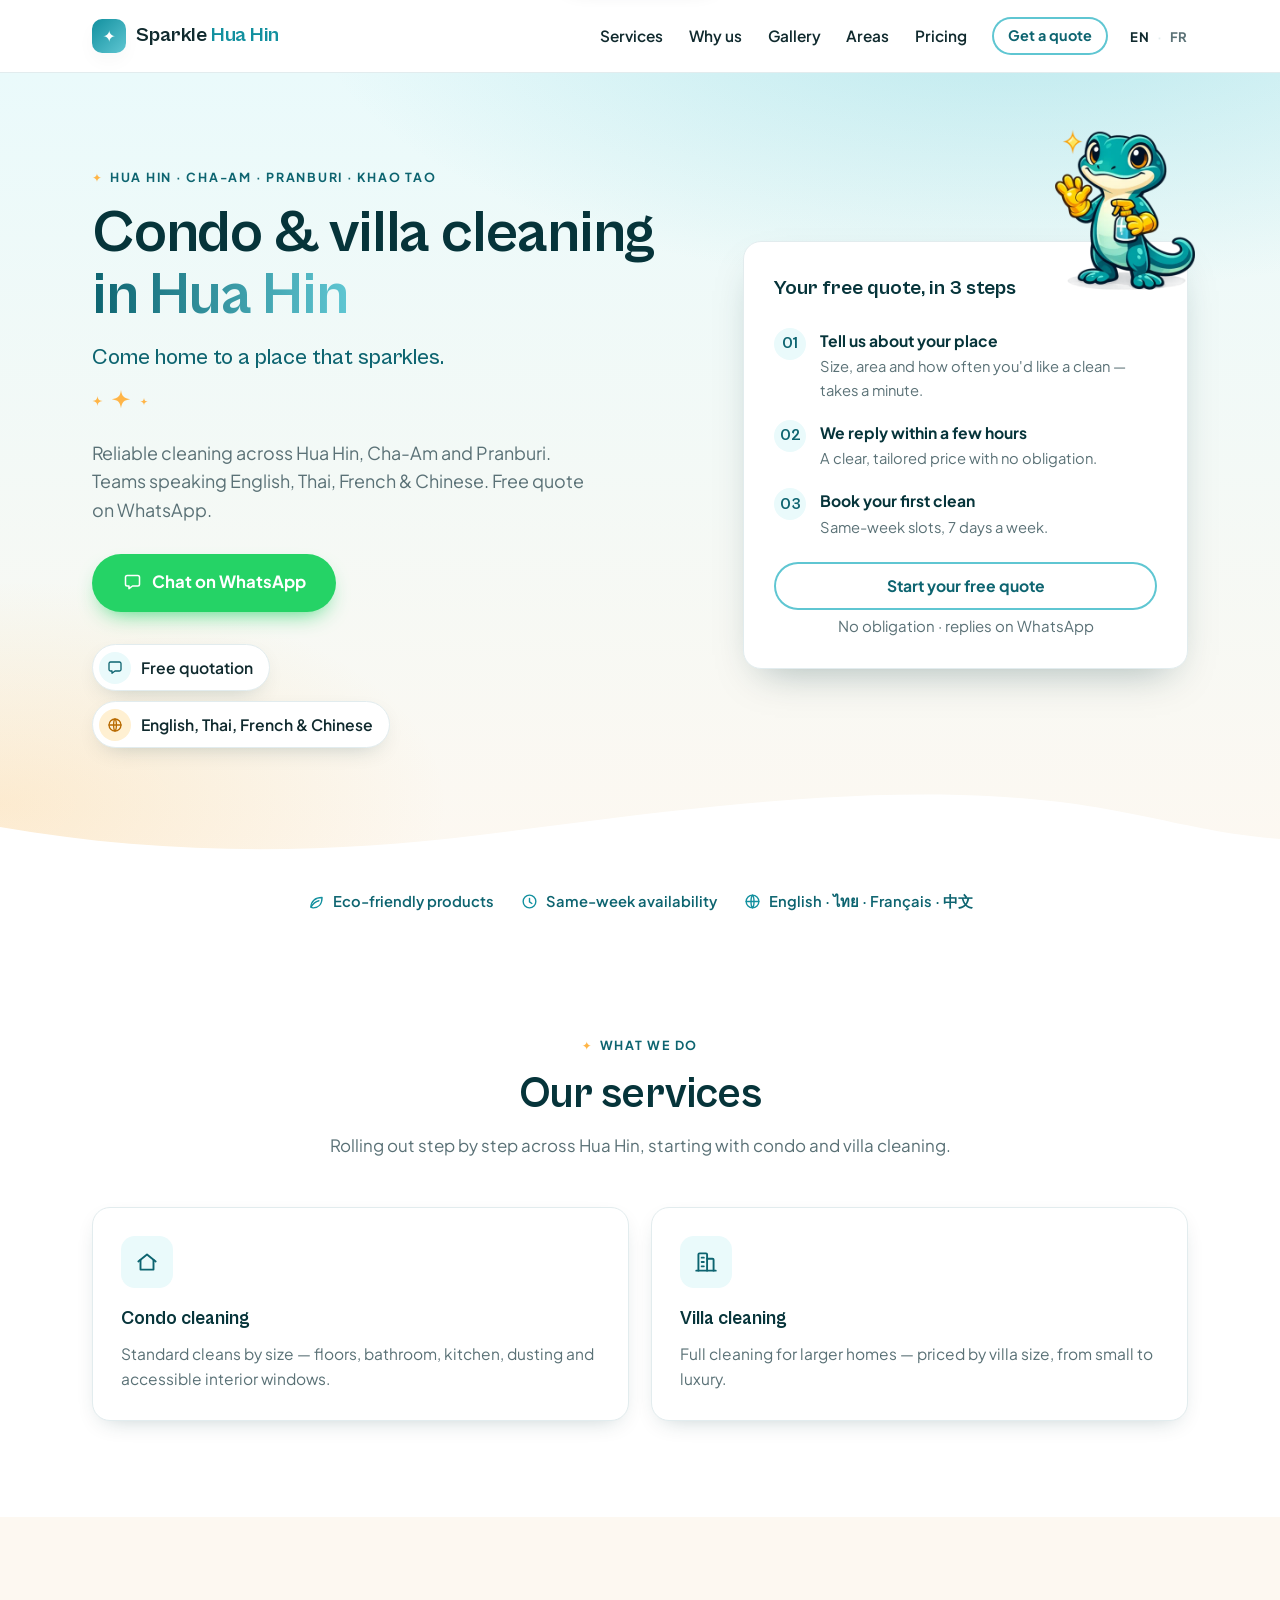
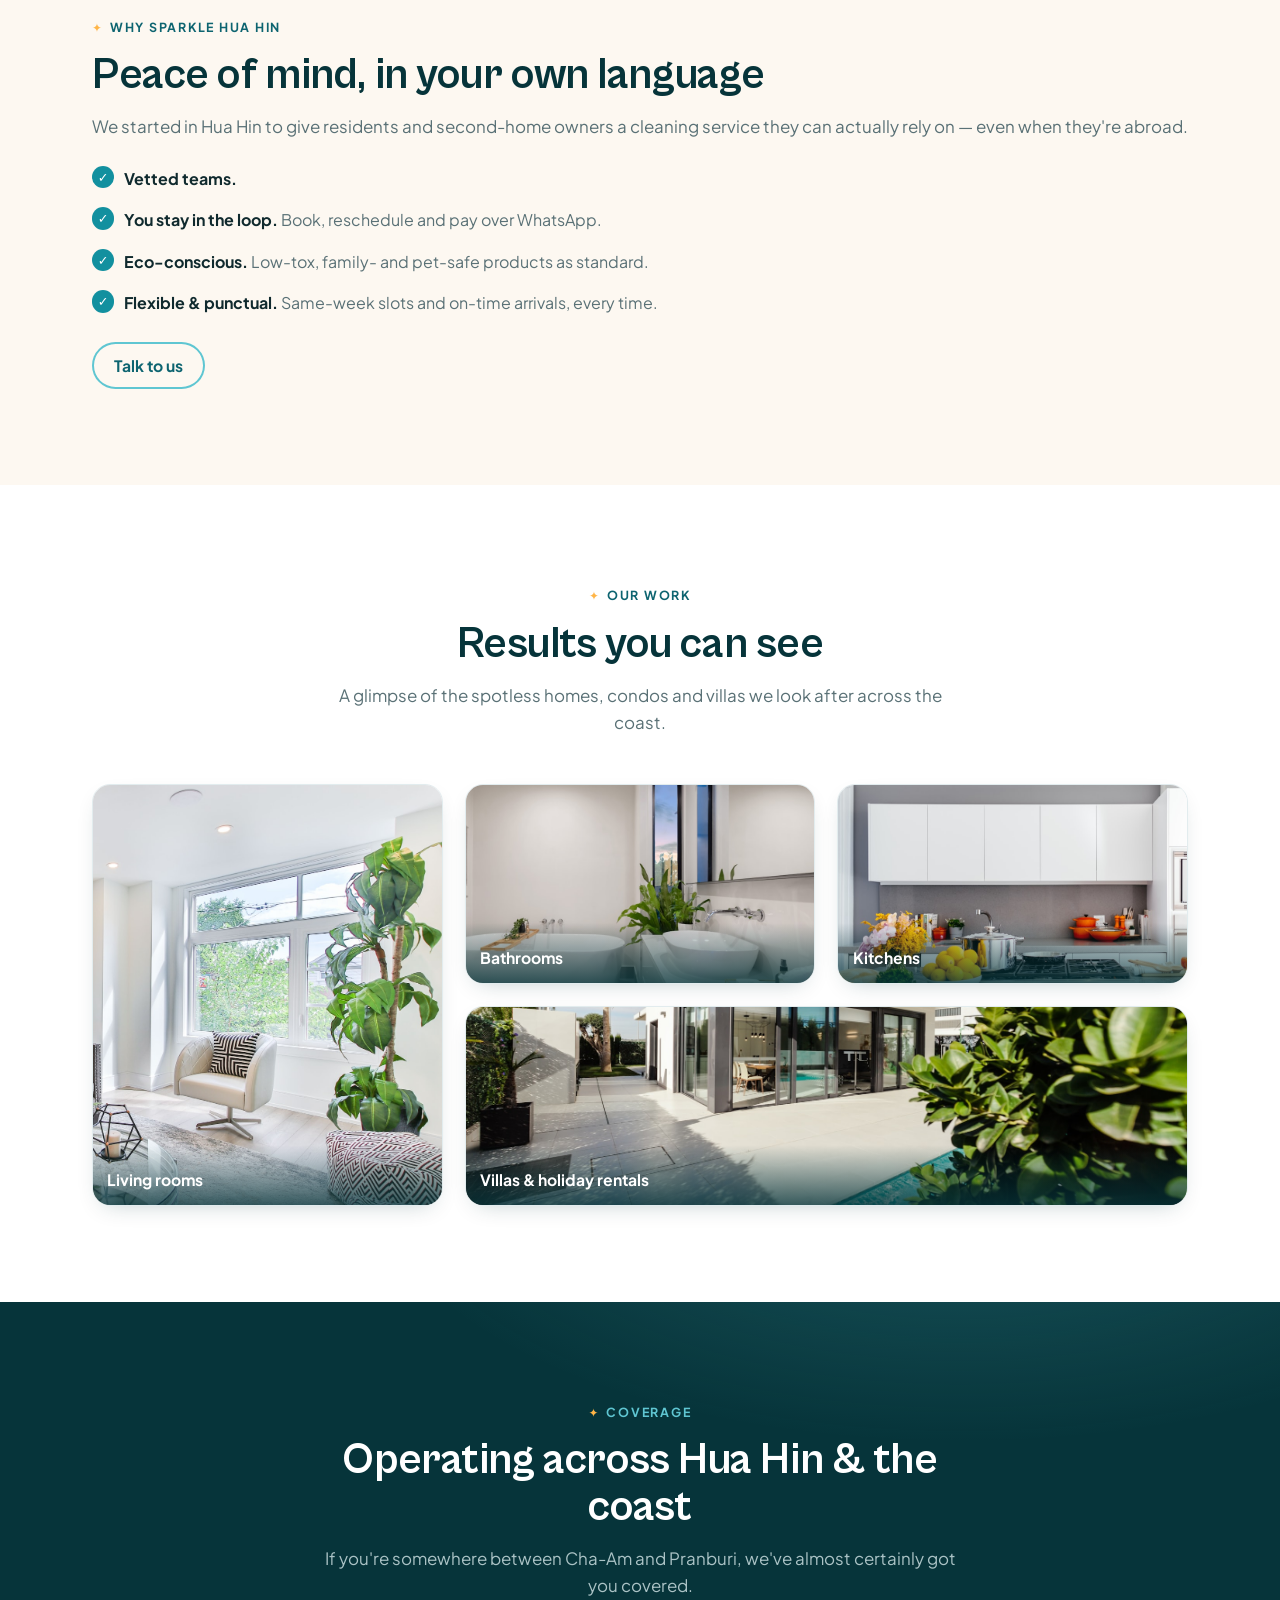
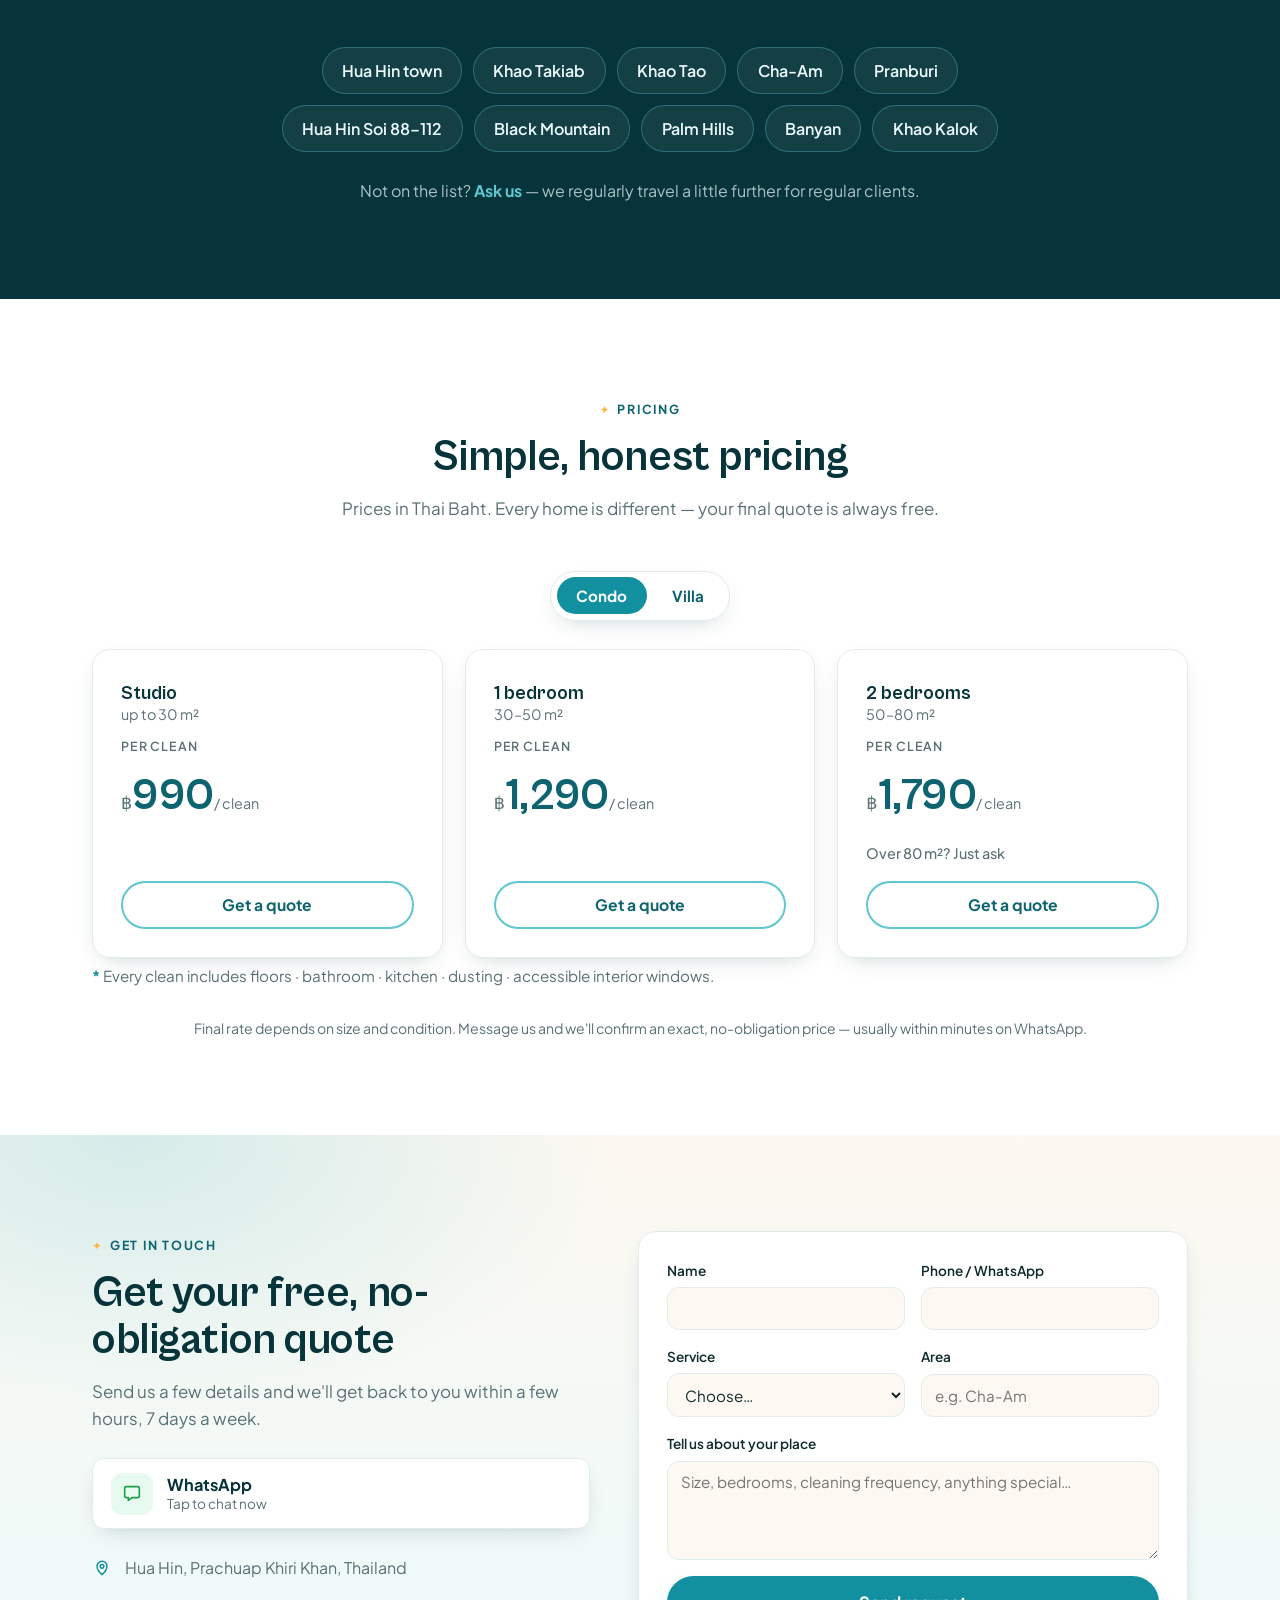
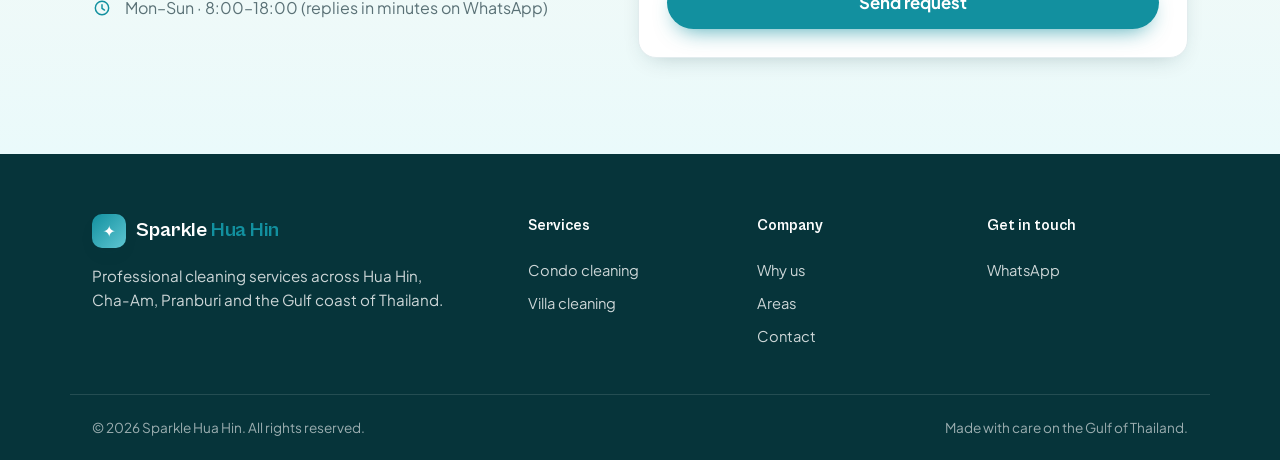
==== commit 5f8b38b6: "feat(hero): simpler promises, colour accents, mascot clear of the chips - trust list: "Free quotatio" ====
--- a/index.html
+++ b/index.html
@@ -206,7 +206,7 @@
         <p class="eyebrow">Hua Hin · Cha-Am · Pranburi · Khao Tao</p>
         <h1>
           <span class="line"><span>Condo &amp; villa cleaning</span></span>
-          <span class="line"><span>in Hua Hin</span></span>
+          <span class="line"><span class="hl">in Hua Hin</span></span>
         </h1>
         <p class="hero-slogan">Come home to a place that sparkles.</p>
         <span class="title-spark" aria-hidden="true">
@@ -226,9 +226,8 @@
           </a>
         </div>
         <ul class="hero-trust">
-          <li><svg class="ico" aria-hidden="true"><use href="#i-chat" /></svg> Free quote, same day</li>
+          <li><svg class="ico" aria-hidden="true"><use href="#i-chat" /></svg> Free quotation</li>
           <li><svg class="ico" aria-hidden="true"><use href="#i-globe" /></svg> English, Thai, French &amp; Chinese</li>
-          <li><svg class="ico" aria-hidden="true"><use href="#i-clock" /></svg> Same-week availability</li>
         </ul>
       </div>
       <aside class="hero-card">
--- a/assets/styles.css
+++ b/assets/styles.css
@@ -148,6 +148,7 @@
   position: relative;
   background:
     radial-gradient(1200px 500px at 80% -10%, rgba(95, 198, 210, .35), transparent 60%),
+    radial-gradient(640px 320px at 0% 92%, rgba(255, 181, 71, .20), transparent 70%),
     linear-gradient(180deg, var(--teal-50), var(--sand));
   padding: clamp(48px, 7vw, 96px) 0 120px;
   overflow: hidden;
@@ -168,16 +169,30 @@
   font-weight: 600; color: var(--teal-900);
 }
 .hero-slogan { margin-top: .9rem; font-family: var(--font-display); font-size: clamp(1.15rem, 2vw, 1.4rem); font-weight: 500; color: var(--teal-700, var(--teal-900)); }
+.hero h1 .hl {
+  width: fit-content; color: var(--teal-500);
+  background: linear-gradient(90deg, var(--teal-700), var(--teal-300));
+  -webkit-background-clip: text; background-clip: text; -webkit-text-fill-color: transparent;
+}
 .title-spark { display: block; margin-top: .8rem; }
 .spark-row { width: 92px; height: 24px; color: var(--sun); fill: currentColor; }
 .lead { margin-top: 1.2rem; font-size: 1.12rem; color: var(--muted); max-width: 38ch; }
 .hero-actions { display: flex; flex-wrap: wrap; gap: .9rem; margin-top: 1.8rem; }
 .hero-trust {
-  list-style: none; display: grid; gap: .75rem; margin-top: 2.2rem;
+  list-style: none; display: grid; gap: .65rem; margin-top: 2rem;
   color: var(--ink); font-size: .98rem; font-weight: 600;
 }
-.hero-trust li { display: flex; align-items: center; gap: .7em; }
-.hero-trust .ico { width: 20px; height: 20px; color: var(--teal-500); }
+/* chips: a white pill per promise, each icon on its own tint */
+.hero-trust li {
+  display: flex; align-items: center; gap: .6em; width: fit-content; max-width: 100%;
+  padding: .4em 1.05em .4em .4em; background: #fff; border: 1px solid var(--line);
+  border-radius: 999px; box-shadow: var(--shadow-sm);
+}
+.hero-trust .ico {
+  box-sizing: content-box; width: 18px; height: 18px; padding: 7px; flex: none;
+  border-radius: 50%; background: var(--teal-50); color: var(--teal-700);
+}
+.hero-trust li:nth-child(2) .ico { background: #fff0d2; color: #b86a00; }
 
 .hero-card {
   position: relative;
@@ -189,7 +204,11 @@
   transform: translateY(-70%); pointer-events: none;
 }
 @media (max-width: 920px) {
-  .hero-mascot { width: 105px; right: 6px; transform: translateY(-62%); }
+  .hero-mascot { width: 105px; right: 6px; transform: translateY(-86%); }
+}
+/* very narrow phones: chips can wrap to two lines, give the mascot a bit more room */
+@media (max-width: 400px) {
+  .hero-card { margin-top: 78px !important; }
 }
 .hero-card-inner { padding: 24px; }
 .hero-card h3 { font-size: 1.3rem; color: var(--teal-900); }
@@ -510,7 +529,8 @@
 /* ===== Responsive ===== */
 @media (max-width: 920px) {
   .hero-inner { grid-template-columns: 1fr; }
-  .hero-card { max-width: 440px; }
+  /* the mascot sits above the card (~103px): leave it room above, off the trust list and the card title */
+  .hero-card { max-width: 440px; margin-top: 62px; }
   .why-inner, .contact-inner { grid-template-columns: 1fr; gap: 36px; }
   .services-grid, .pricing-grid, .reviews-grid { grid-template-columns: 1fr 1fr; }
   .gallery-grid { grid-template-columns: 1fr 1fr; }
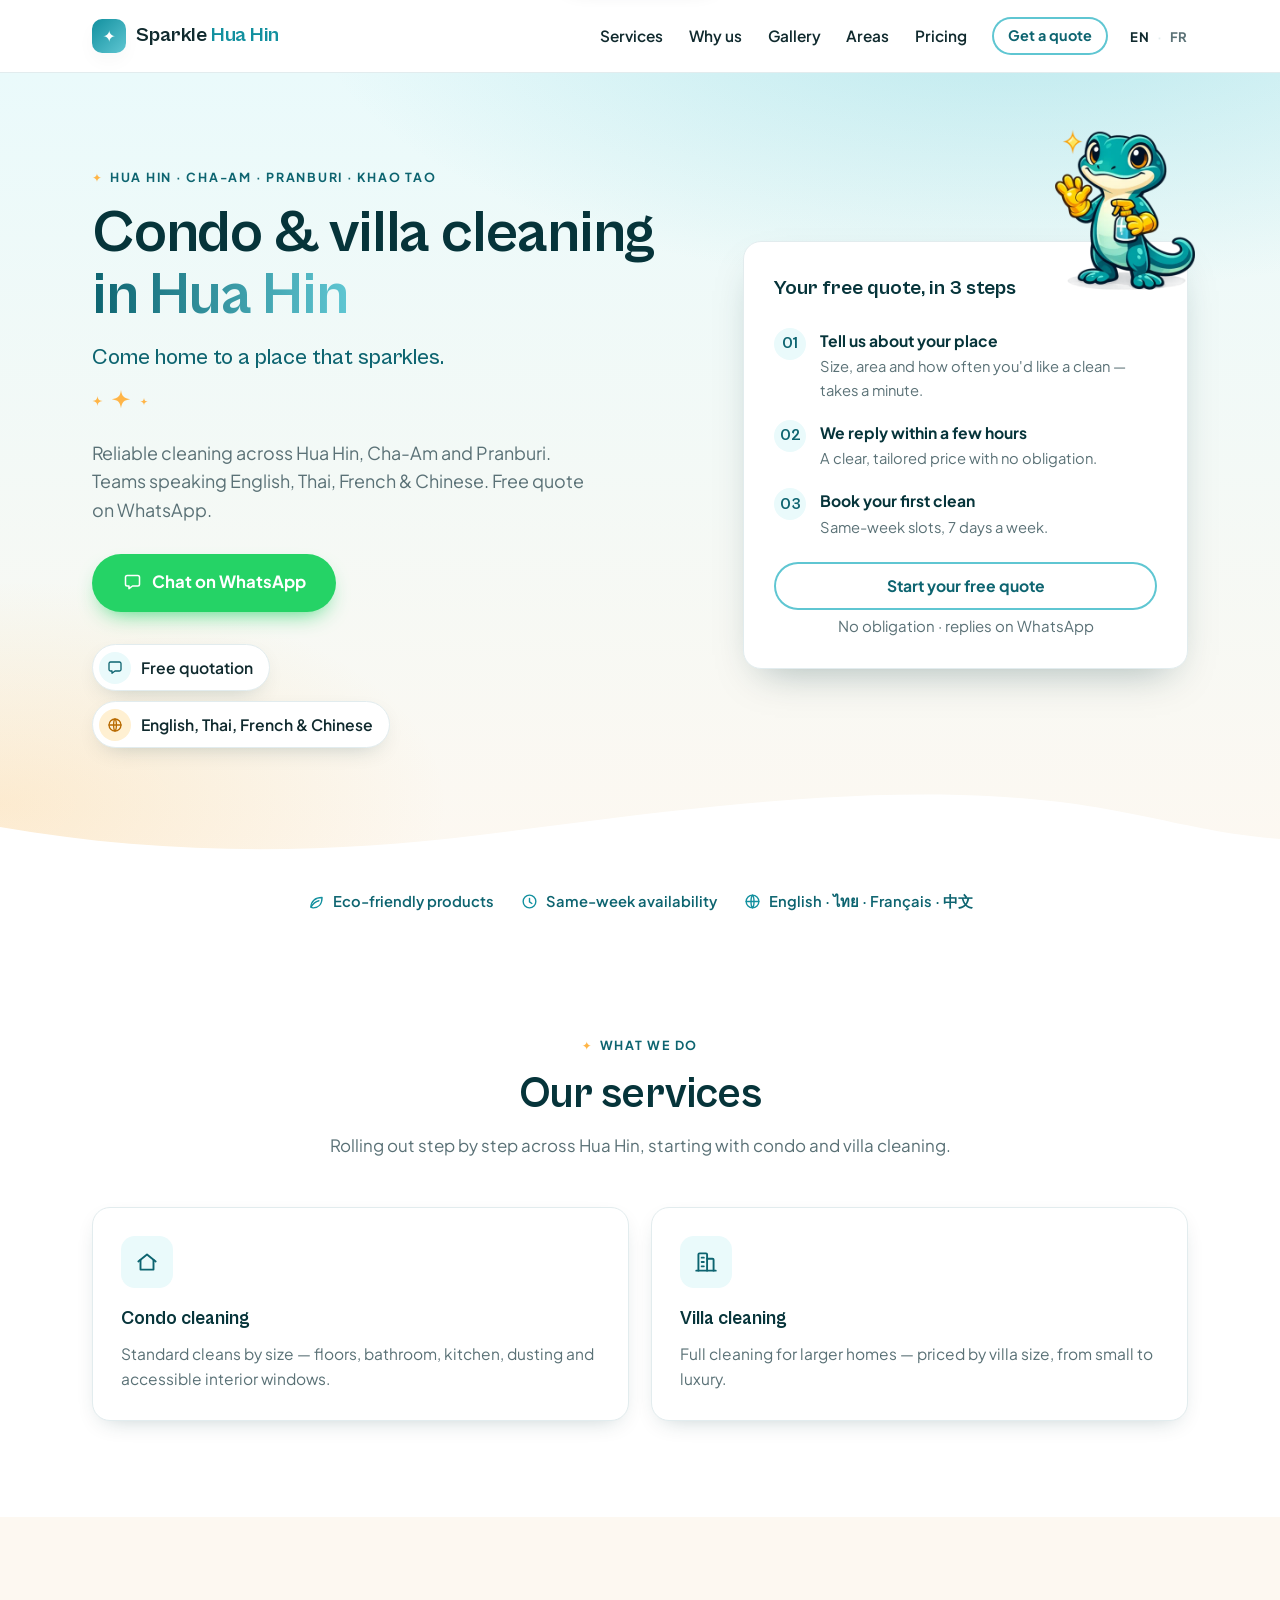
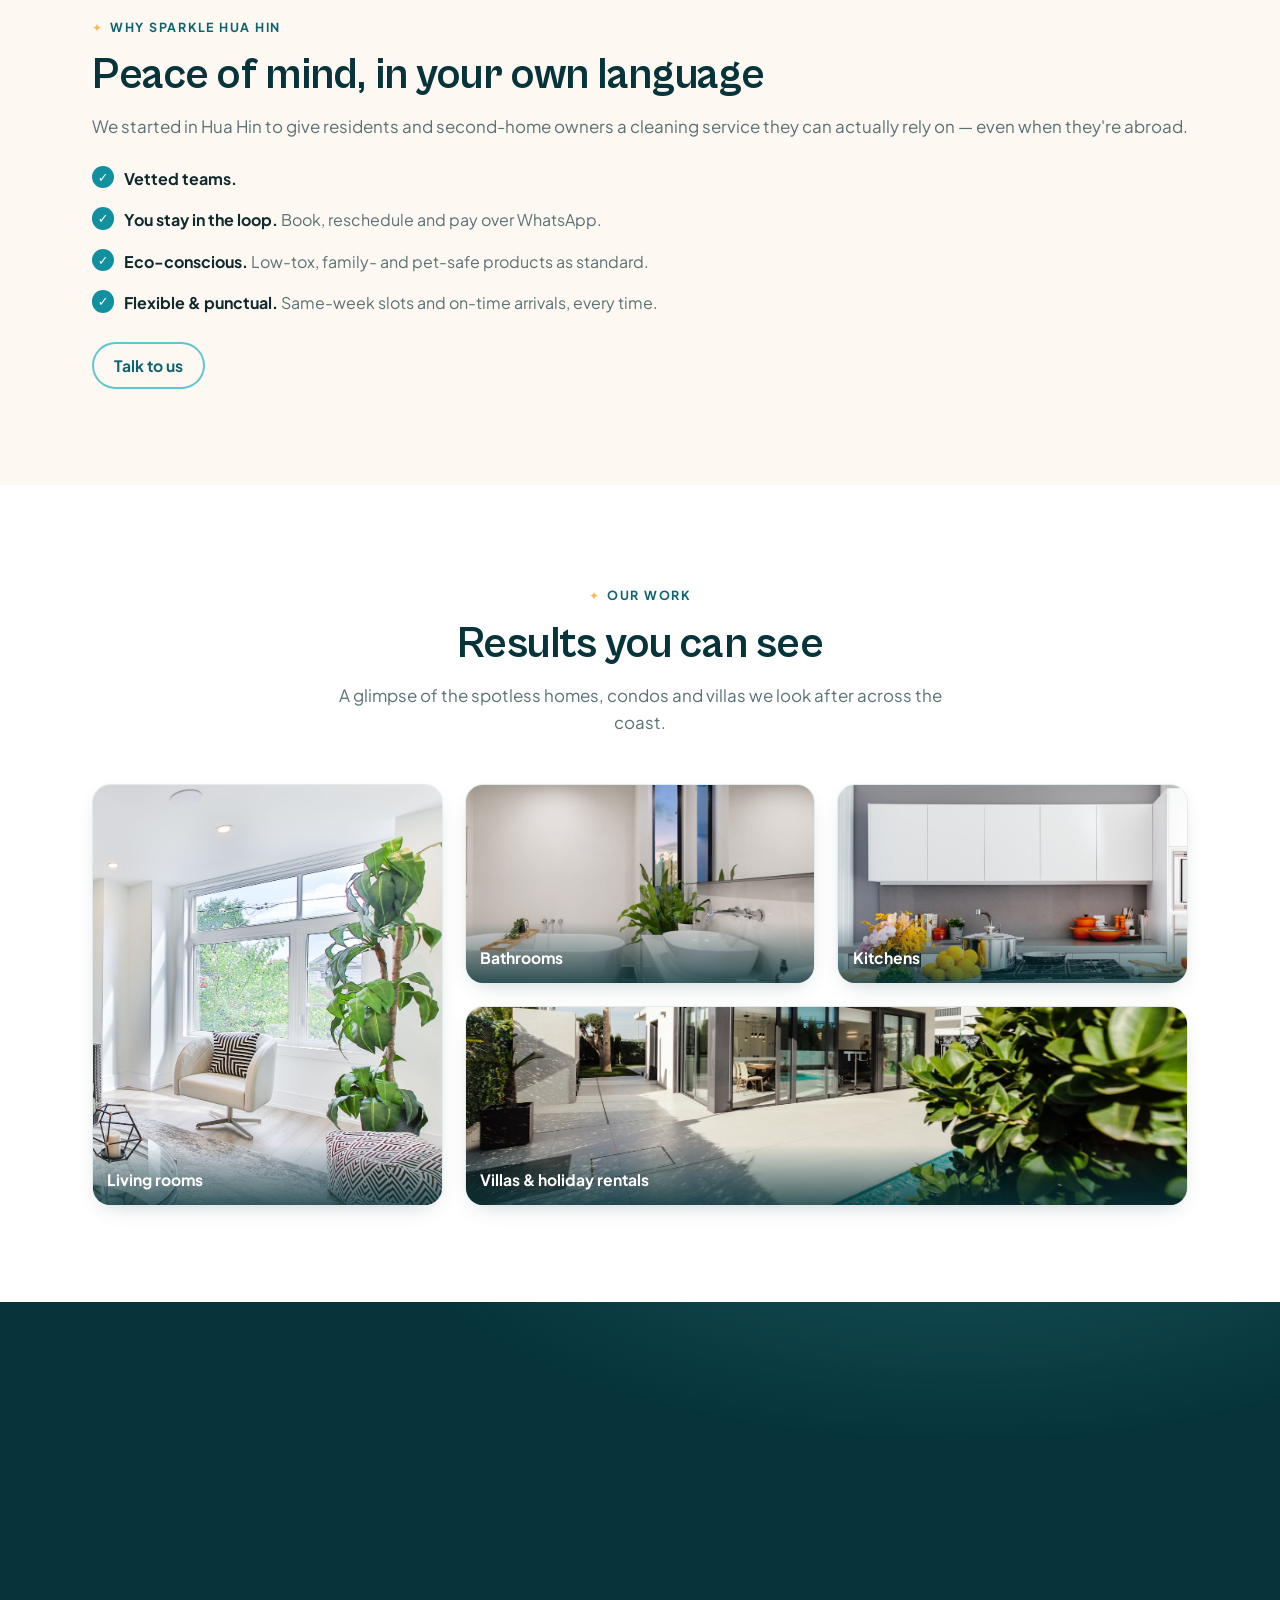
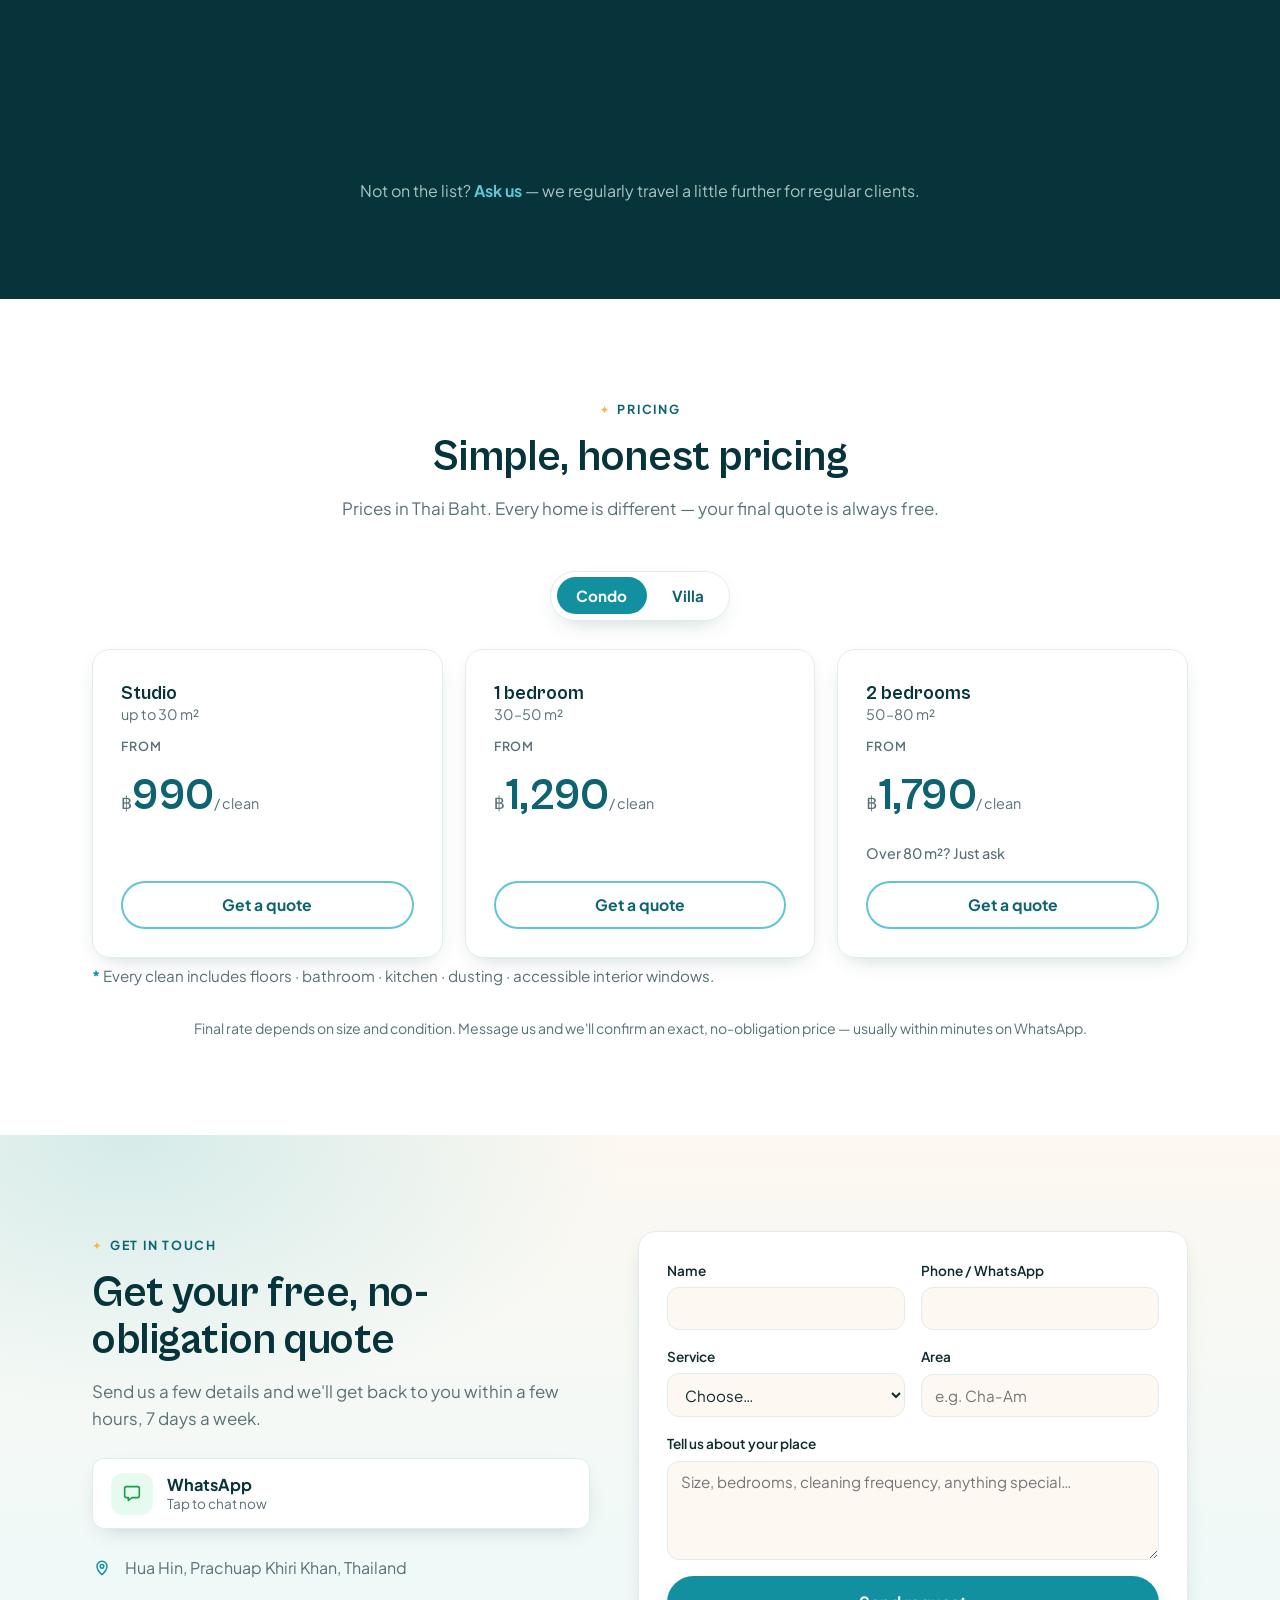
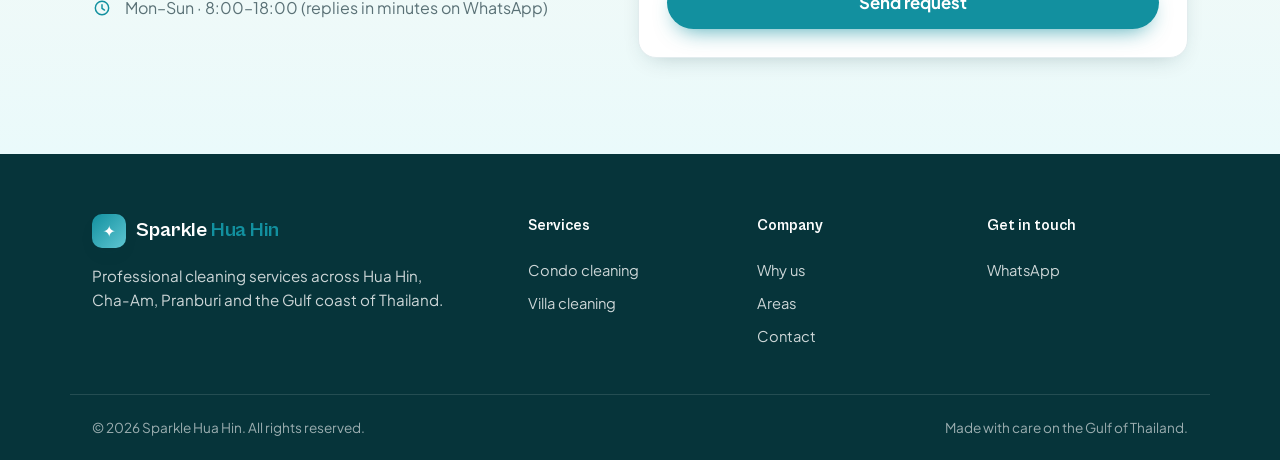
==== commit 43492620: "fix(pricing): show "From" / "À partir de" on the six condo and villa cards The final rate depends on" ====
--- a/index.html
+++ b/index.html
@@ -117,32 +117,32 @@
         {
           "@type": "Offer",
           "itemOffered": { "@type": "Service", "name": "Condo cleaning — studio, up to 30 m²" },
-          "price": "990", "priceCurrency": "THB"
+          "priceCurrency": "THB", "priceSpecification": { "@type": "PriceSpecification", "minPrice": "990", "priceCurrency": "THB" }
         },
         {
           "@type": "Offer",
           "itemOffered": { "@type": "Service", "name": "Condo cleaning — 1 bedroom, 30–50 m²" },
-          "price": "1290", "priceCurrency": "THB"
+          "priceCurrency": "THB", "priceSpecification": { "@type": "PriceSpecification", "minPrice": "1290", "priceCurrency": "THB" }
         },
         {
           "@type": "Offer",
           "itemOffered": { "@type": "Service", "name": "Condo cleaning — 2 bedrooms, 50–80 m²" },
-          "price": "1790", "priceCurrency": "THB"
+          "priceCurrency": "THB", "priceSpecification": { "@type": "PriceSpecification", "minPrice": "1790", "priceCurrency": "THB" }
         },
         {
           "@type": "Offer",
           "itemOffered": { "@type": "Service", "name": "Villa cleaning — small, up to 100 m²" },
-          "price": "2500", "priceCurrency": "THB"
+          "priceCurrency": "THB", "priceSpecification": { "@type": "PriceSpecification", "minPrice": "2500", "priceCurrency": "THB" }
         },
         {
           "@type": "Offer",
           "itemOffered": { "@type": "Service", "name": "Villa cleaning — medium, 100–200 m²" },
-          "price": "3500", "priceCurrency": "THB"
+          "priceCurrency": "THB", "priceSpecification": { "@type": "PriceSpecification", "minPrice": "3500", "priceCurrency": "THB" }
         },
         {
           "@type": "Offer",
           "itemOffered": { "@type": "Service", "name": "Villa cleaning — large, 200–300 m²" },
-          "price": "4500", "priceCurrency": "THB"
+          "priceCurrency": "THB", "priceSpecification": { "@type": "PriceSpecification", "minPrice": "4500", "priceCurrency": "THB" }
         }
       ]
     }
@@ -414,19 +414,19 @@
             <article class="card price">
               <h3>Studio</h3>
               <p class="card-sz">up to 30 m²</p>
-              <p class="price-tag"><span class="price-from">Per clean</span>฿<span>990</span><small>/ clean</small></p>
+              <p class="price-tag"><span class="price-from">From</span>฿<span>990</span><small>/ clean</small></p>
               <a href="#contact" class="btn btn-block btn-ghost">Get a quote</a>
             </article>
             <article class="card price">
               <h3>1 bedroom</h3>
               <p class="card-sz">30–50 m²</p>
-              <p class="price-tag"><span class="price-from">Per clean</span>฿<span>1,290</span><small>/ clean</small></p>
+              <p class="price-tag"><span class="price-from">From</span>฿<span>1,290</span><small>/ clean</small></p>
               <a href="#contact" class="btn btn-block btn-ghost">Get a quote</a>
             </article>
             <article class="card price">
               <h3>2 bedrooms</h3>
               <p class="card-sz">50–80 m²</p>
-              <p class="price-tag"><span class="price-from">Per clean</span>฿<span>1,790</span><small>/ clean</small></p>
+              <p class="price-tag"><span class="price-from">From</span>฿<span>1,790</span><small>/ clean</small></p>
               <p class="launch-line muted-note">Over 80 m²? Just ask</p>
               <a href="#contact" class="btn btn-block btn-ghost">Get a quote</a>
             </article>
@@ -441,19 +441,19 @@
             <article class="card price">
               <h3>Small villa</h3>
               <p class="card-sz">up to 100 m²</p>
-              <p class="price-tag"><span class="price-from">Per clean</span>฿<span>2,500</span><small>/ clean</small></p>
+              <p class="price-tag"><span class="price-from">From</span>฿<span>2,500</span><small>/ clean</small></p>
               <a href="#contact" class="btn btn-block btn-ghost">Get a quote</a>
             </article>
             <article class="card price">
               <h3>Medium villa</h3>
               <p class="card-sz">100–200 m²</p>
-              <p class="price-tag"><span class="price-from">Per clean</span>฿<span>3,500</span><small>/ clean</small></p>
+              <p class="price-tag"><span class="price-from">From</span>฿<span>3,500</span><small>/ clean</small></p>
               <a href="#contact" class="btn btn-block btn-ghost">Get a quote</a>
             </article>
             <article class="card price">
               <h3>Large villa</h3>
               <p class="card-sz">200–300 m²</p>
-              <p class="price-tag"><span class="price-from">Per clean</span>฿<span>4,500</span><small>/ clean</small></p>
+              <p class="price-tag"><span class="price-from">From</span>฿<span>4,500</span><small>/ clean</small></p>
               <p class="launch-line muted-note">Luxury villa? Just ask</p>
               <a href="#contact" class="btn btn-block btn-ghost">Get a quote</a>
             </article>
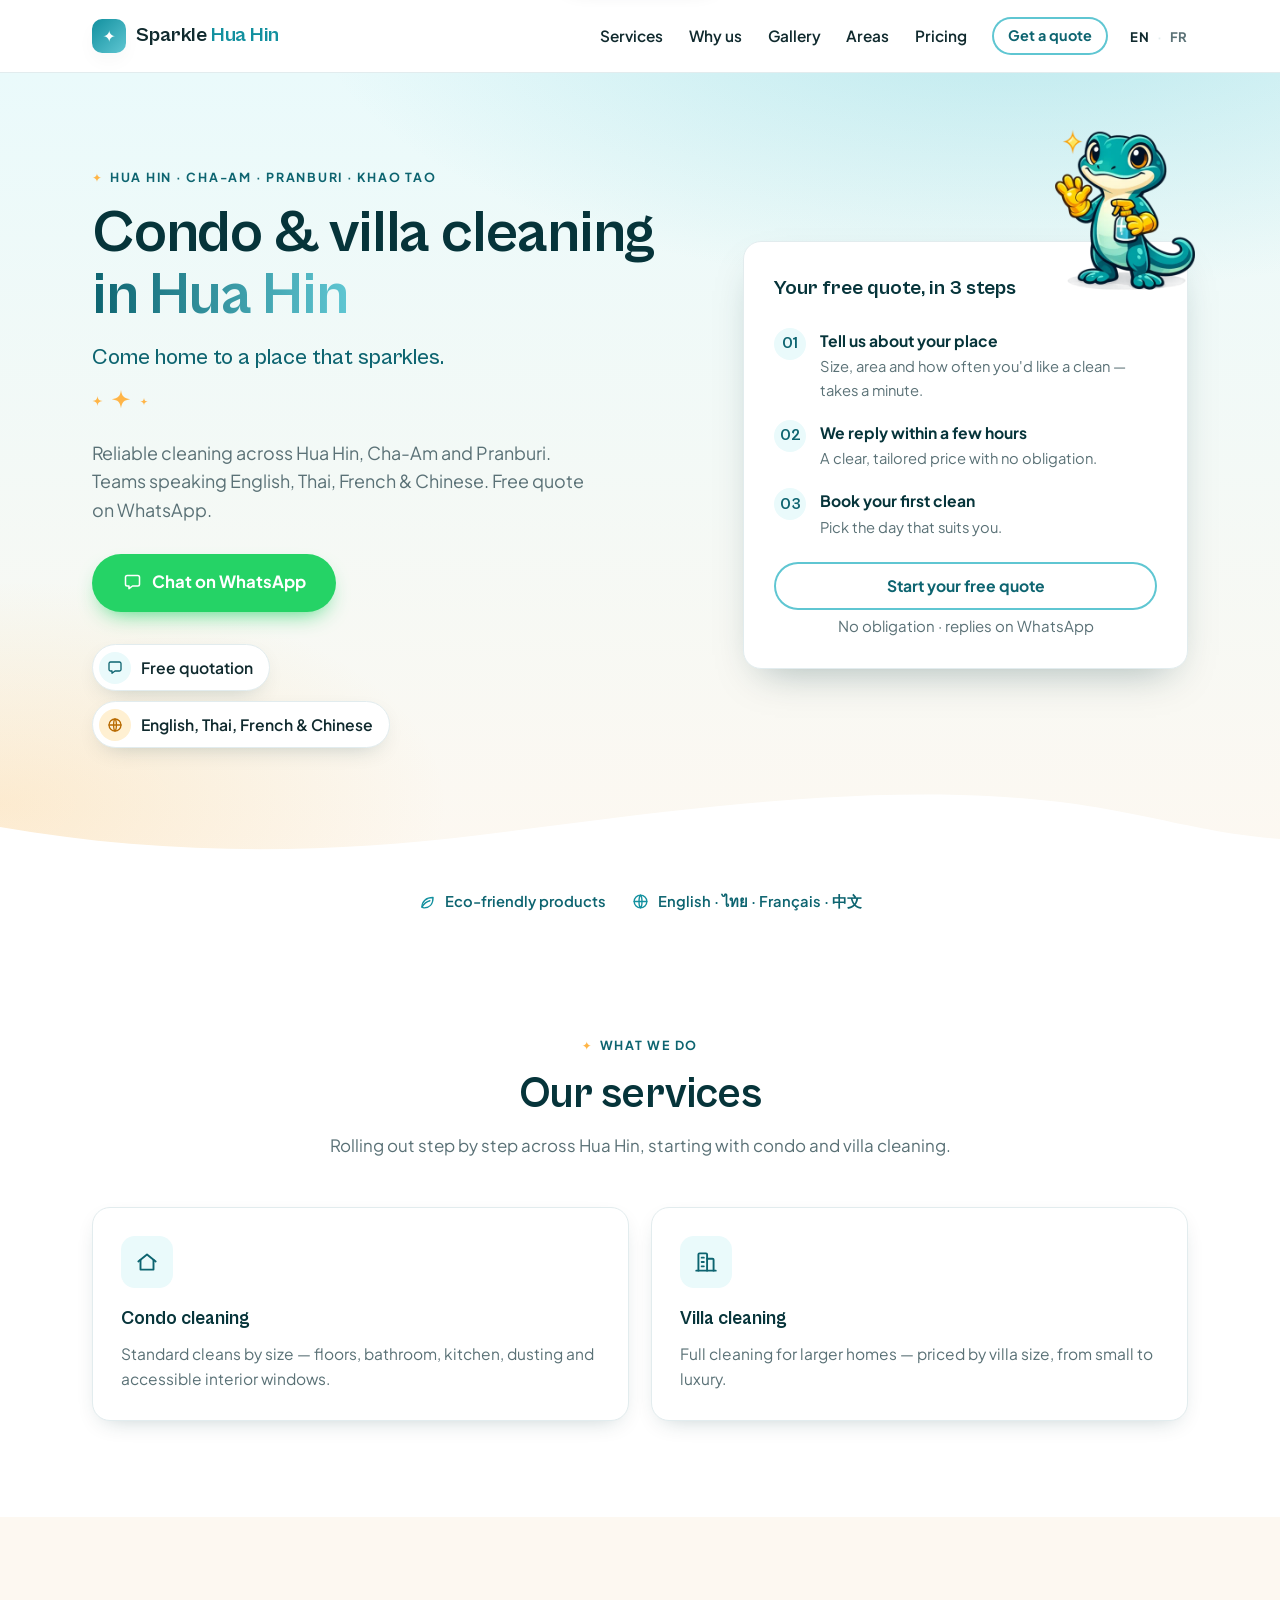
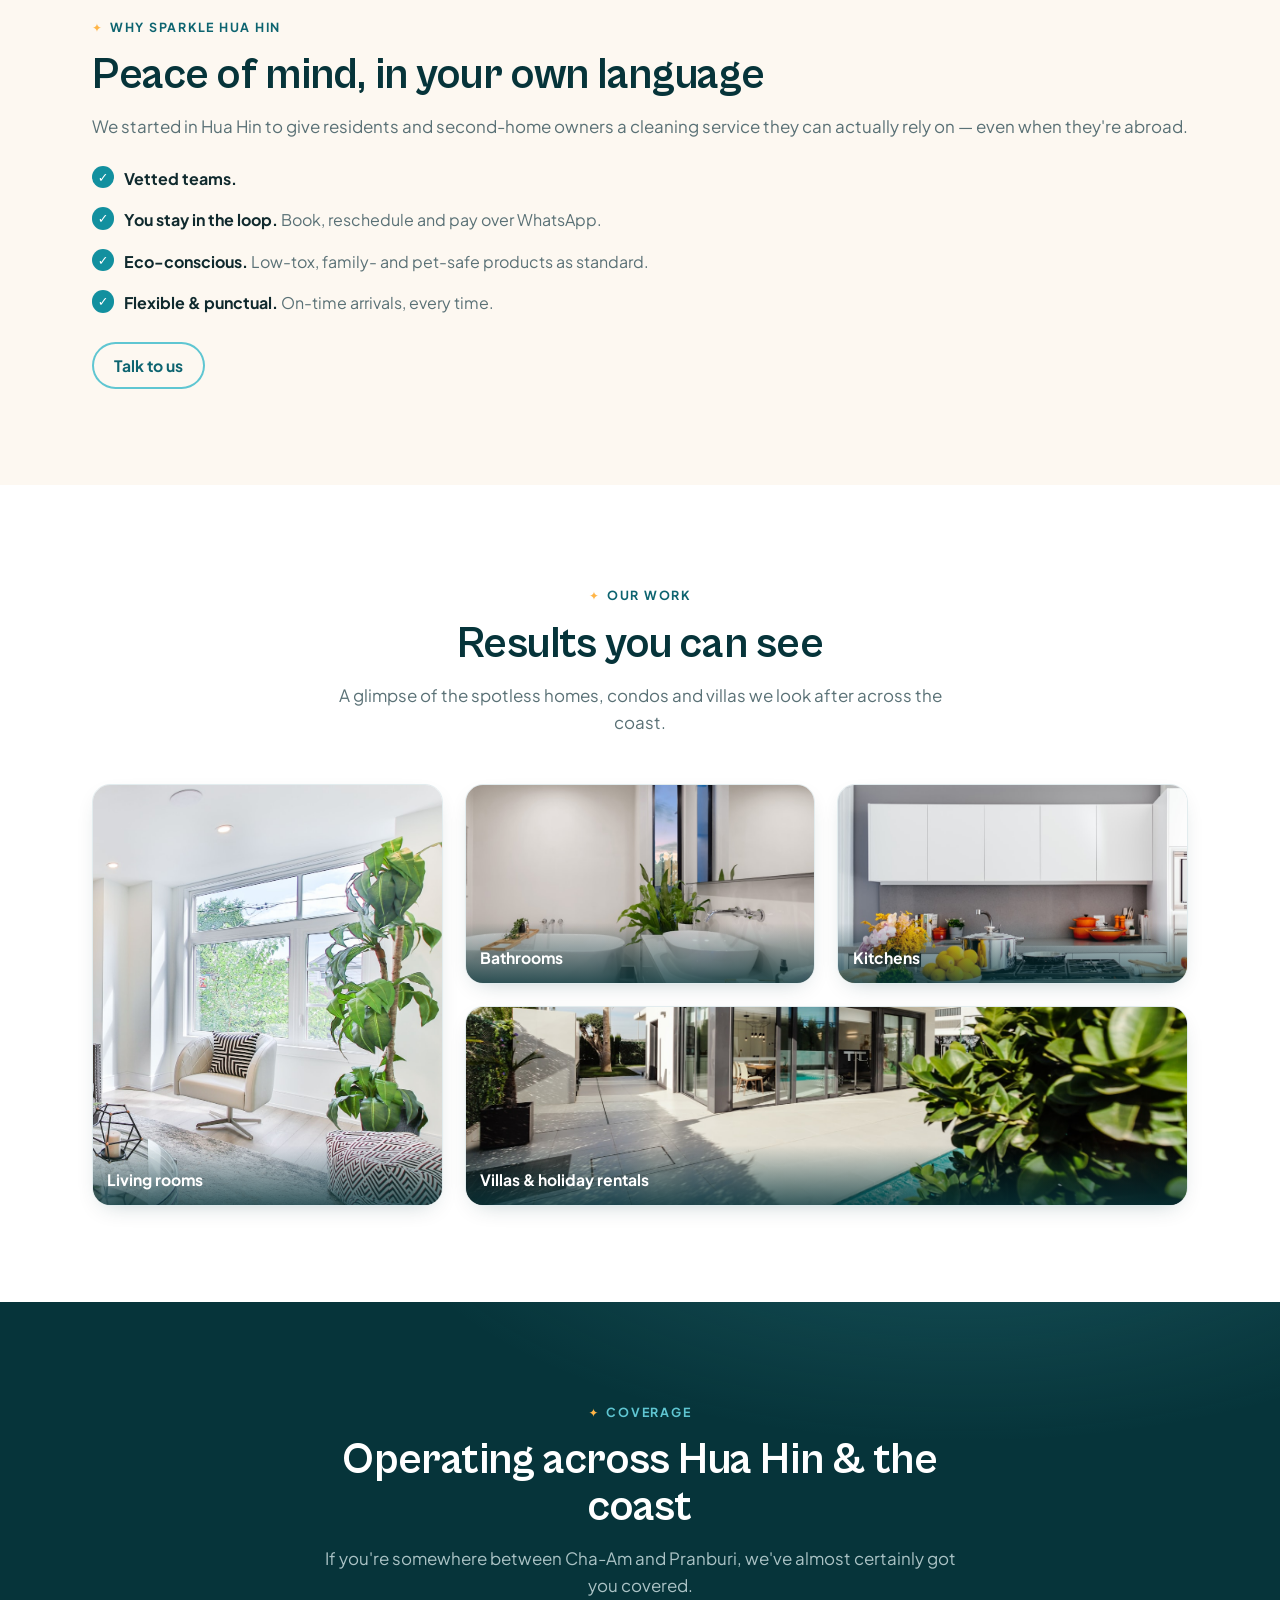
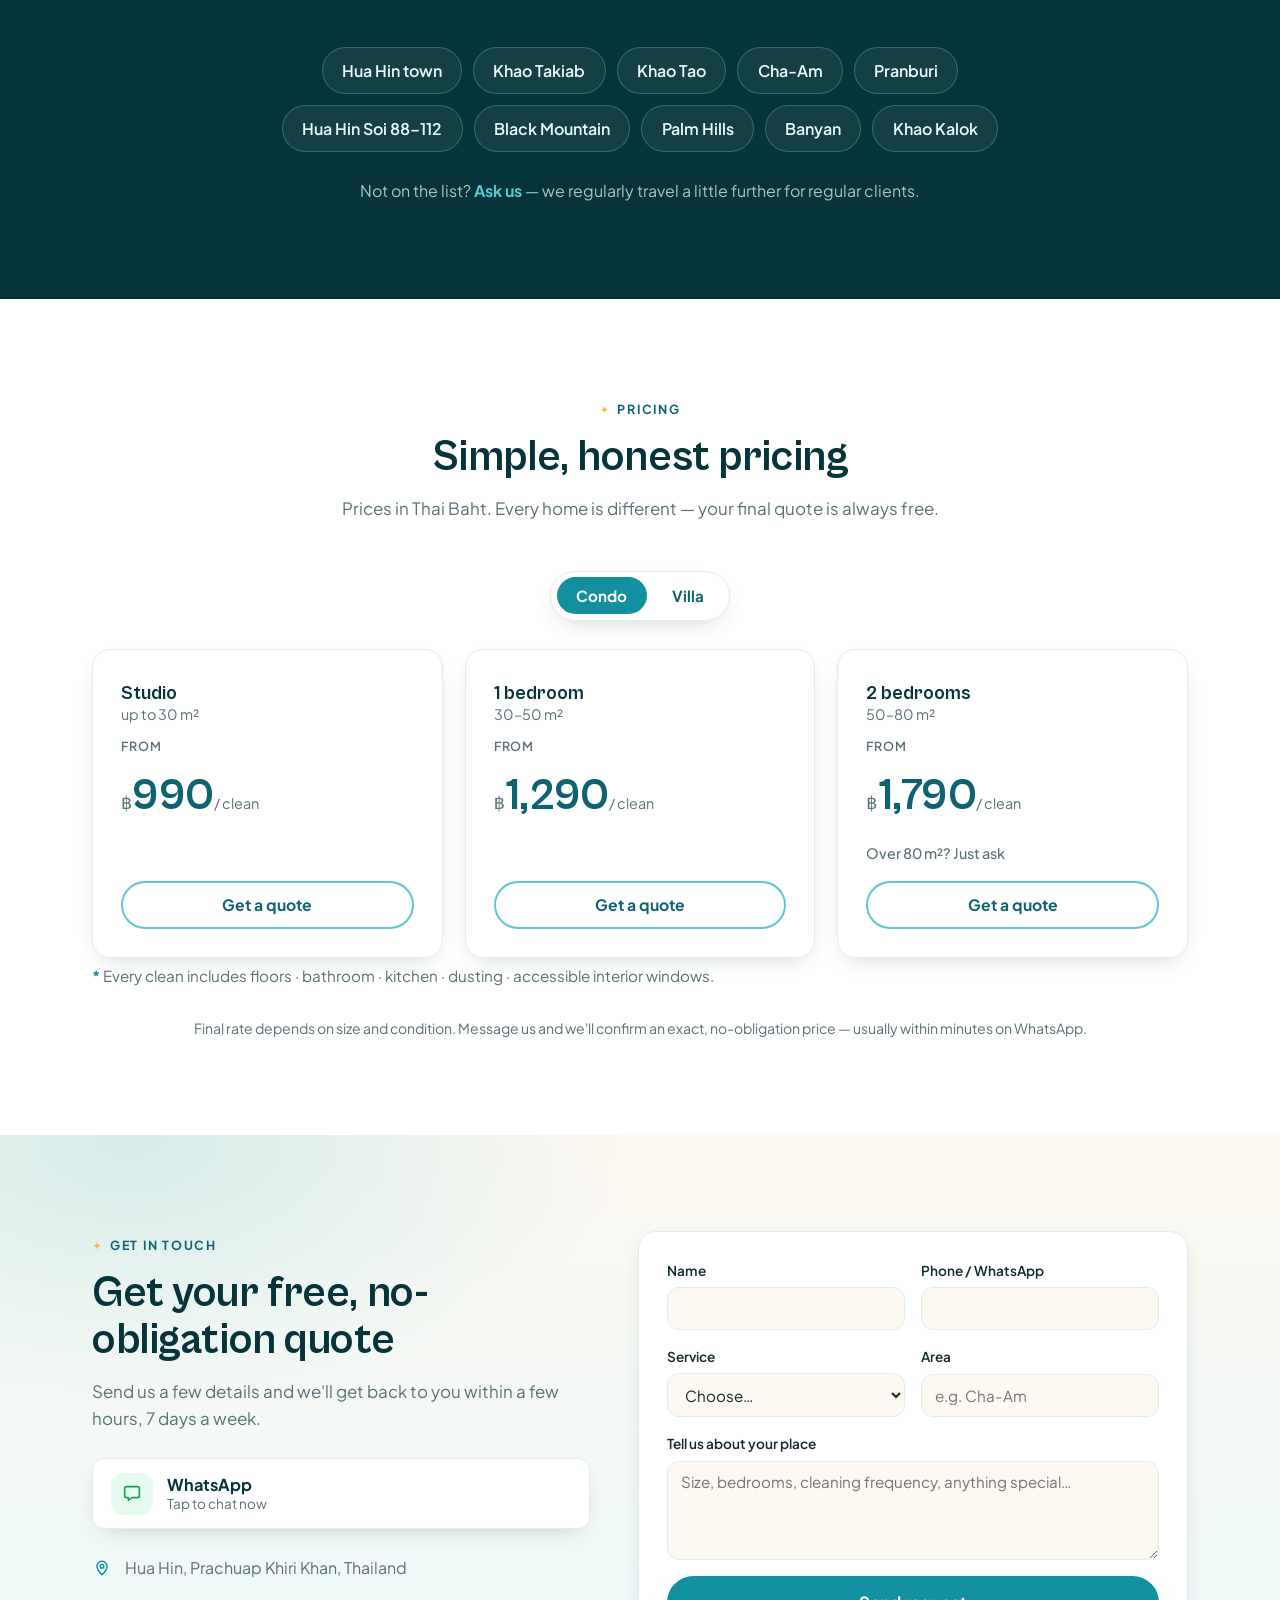
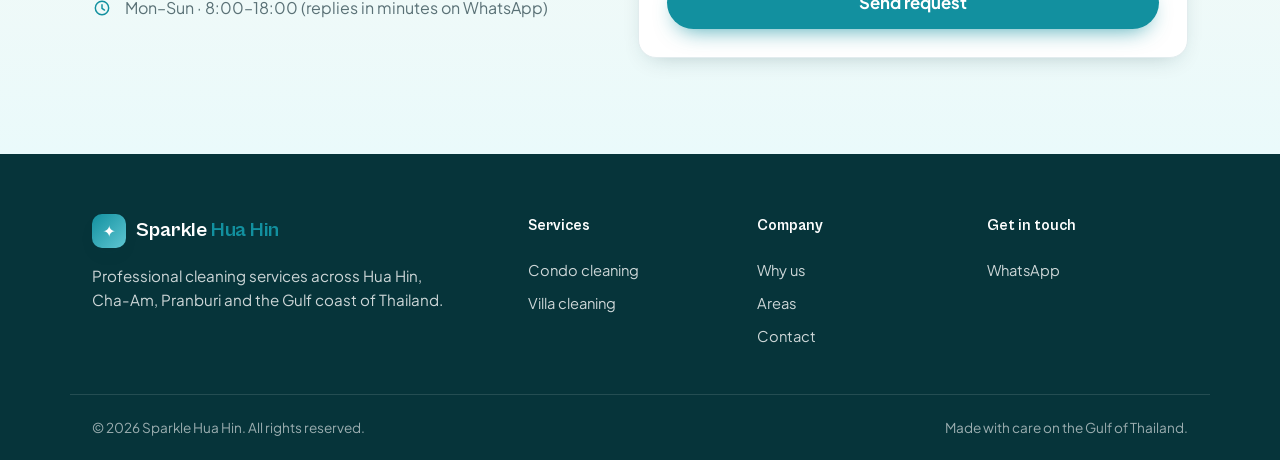
==== commit 693cd0df: "content: drop every same-week availability claim The icon strip item goes; step 3 of the quote card " ====
--- a/index.html
+++ b/index.html
@@ -245,7 +245,7 @@
             </li>
             <li>
               <span class="step-num">03</span>
-              <span class="step-txt"><strong>Book your first clean</strong>Same-week slots, 7 days a week.</span>
+              <span class="step-txt"><strong>Book your first clean</strong>Pick the day that suits you.</span>
             </li>
           </ol>
           <a href="#contact" class="btn btn-block btn-ghost">Start your free quote</a>
@@ -262,7 +262,6 @@
   <section class="badges">
     <div class="container badges-row">
       <span><svg class="ico" aria-hidden="true"><use href="#i-leaf" /></svg> Eco-friendly products</span>
-      <span><svg class="ico" aria-hidden="true"><use href="#i-clock" /></svg> Same-week availability</span>
       <!-- Conciergerie masquée (10/2026) : on ne promeut que le ménage pour l'instant. À remettre tel quel.
       <span><svg class="ico" aria-hidden="true"><use href="#i-key" /></svg> Key-holding service</span>
       -->
@@ -324,7 +323,7 @@
 <li><strong>Trusted with your keys.</strong> Secure key-holding for absent owners and rentals.</li>
 -->
           <li><strong>Eco-conscious.</strong> Low-tox, family- and pet-safe products as standard.</li>
-          <li><strong>Flexible &amp; punctual.</strong> Same-week slots and on-time arrivals, every time.</li>
+          <li><strong>Flexible &amp; punctual.</strong> On-time arrivals, every time.</li>
         </ul>
         <a href="#contact" class="btn btn-ghost">Talk to us</a>
       </div>
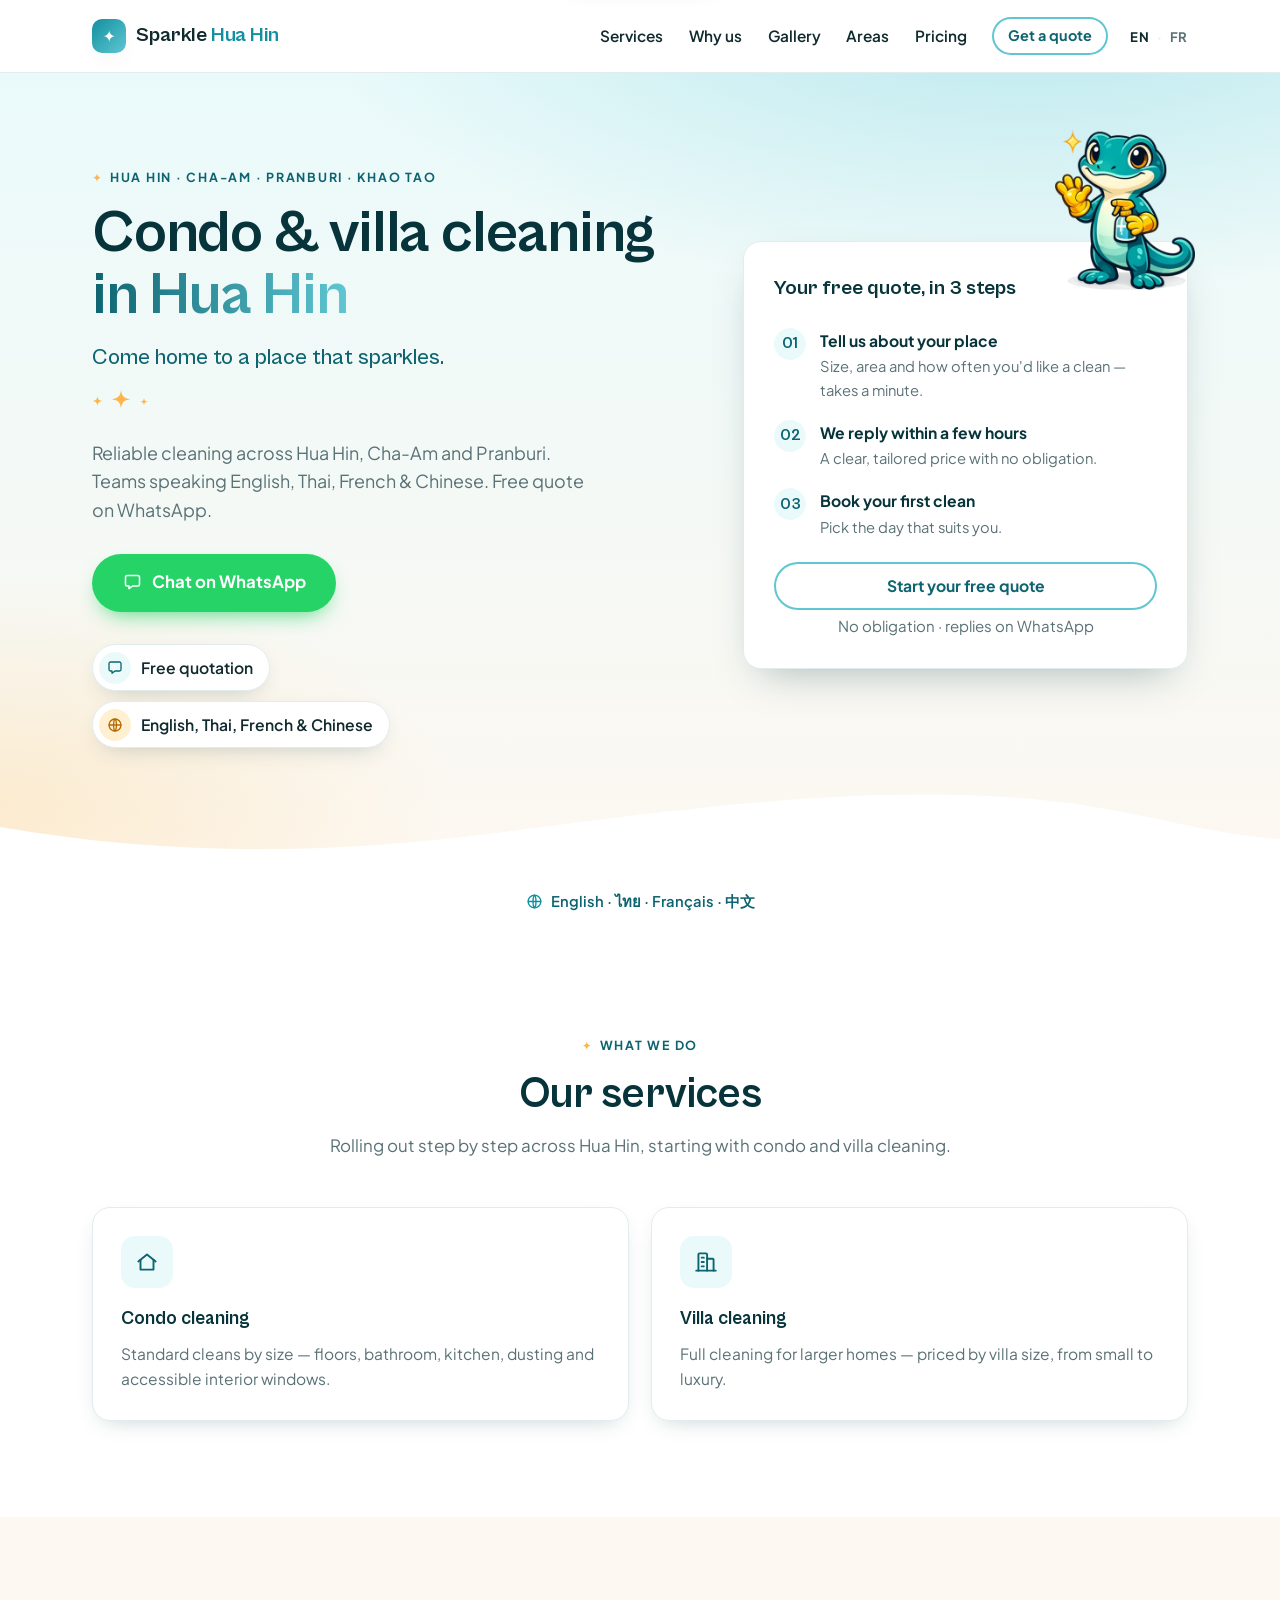
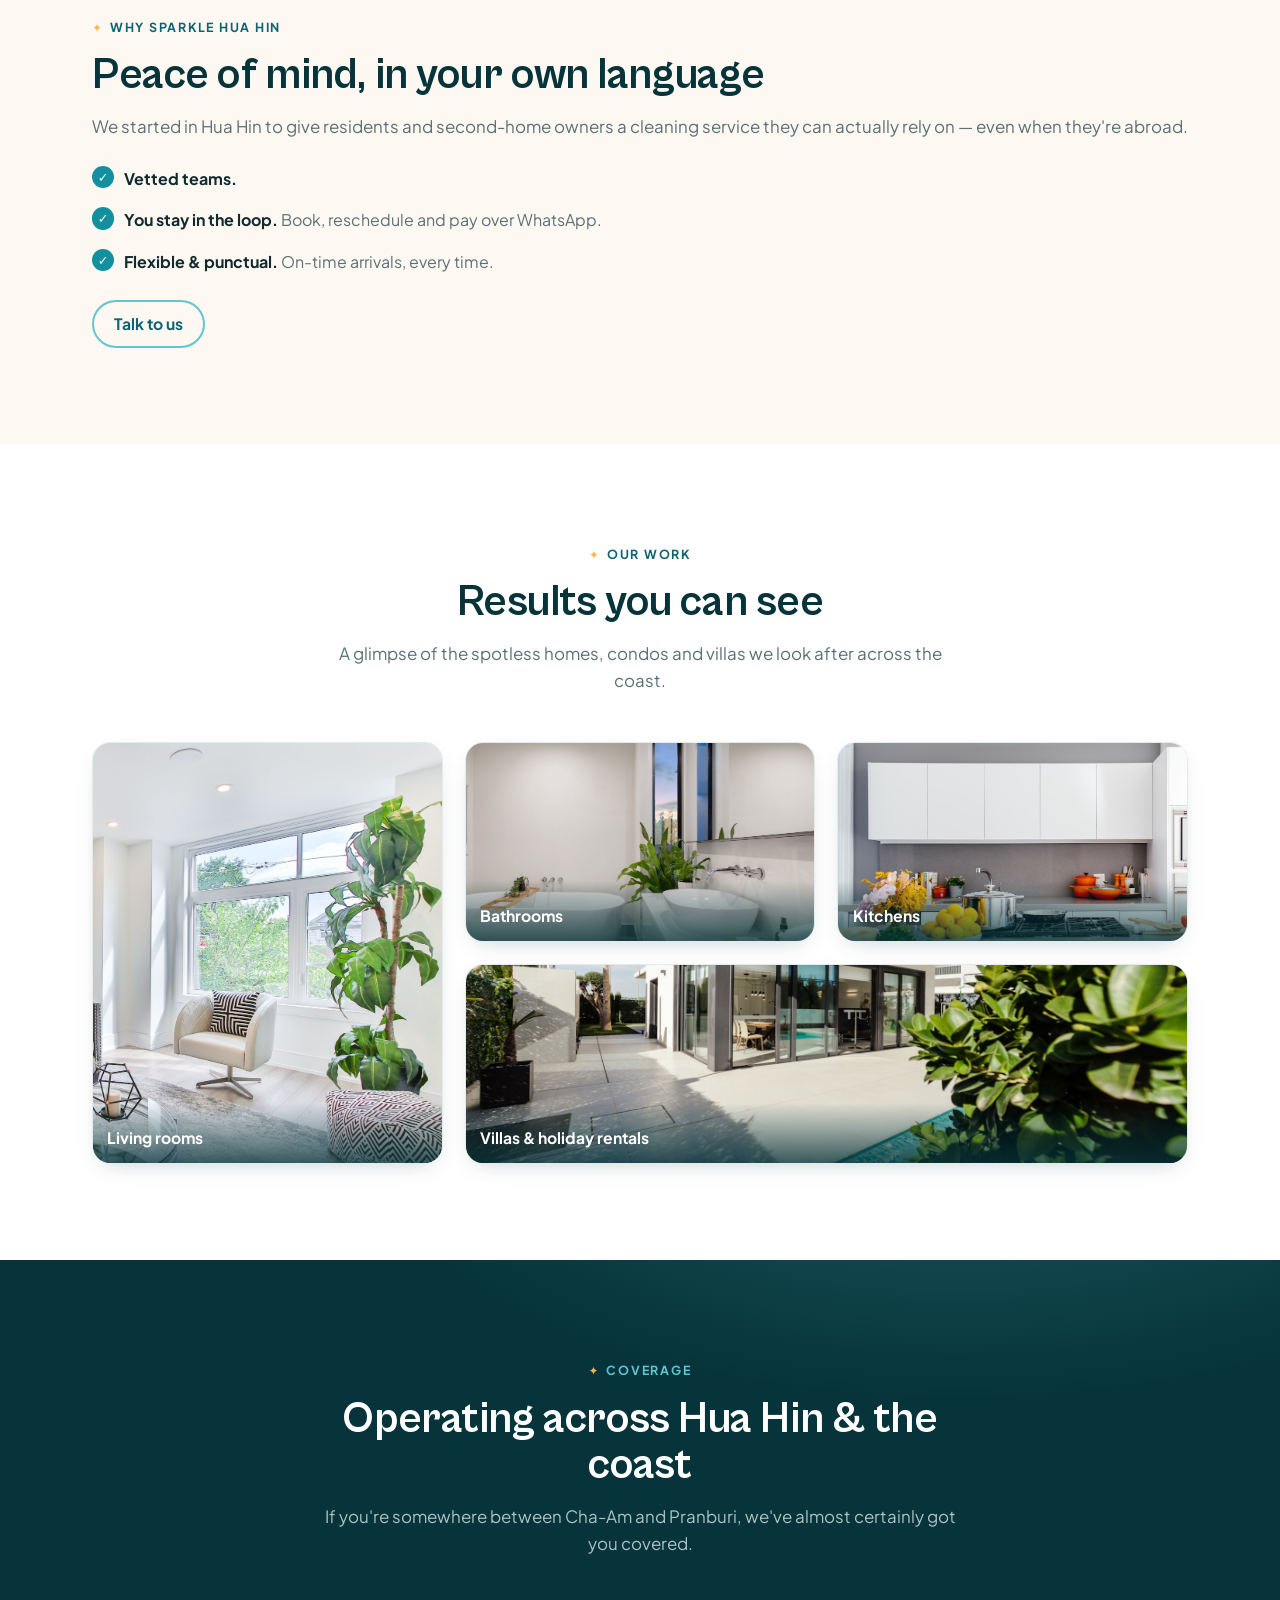
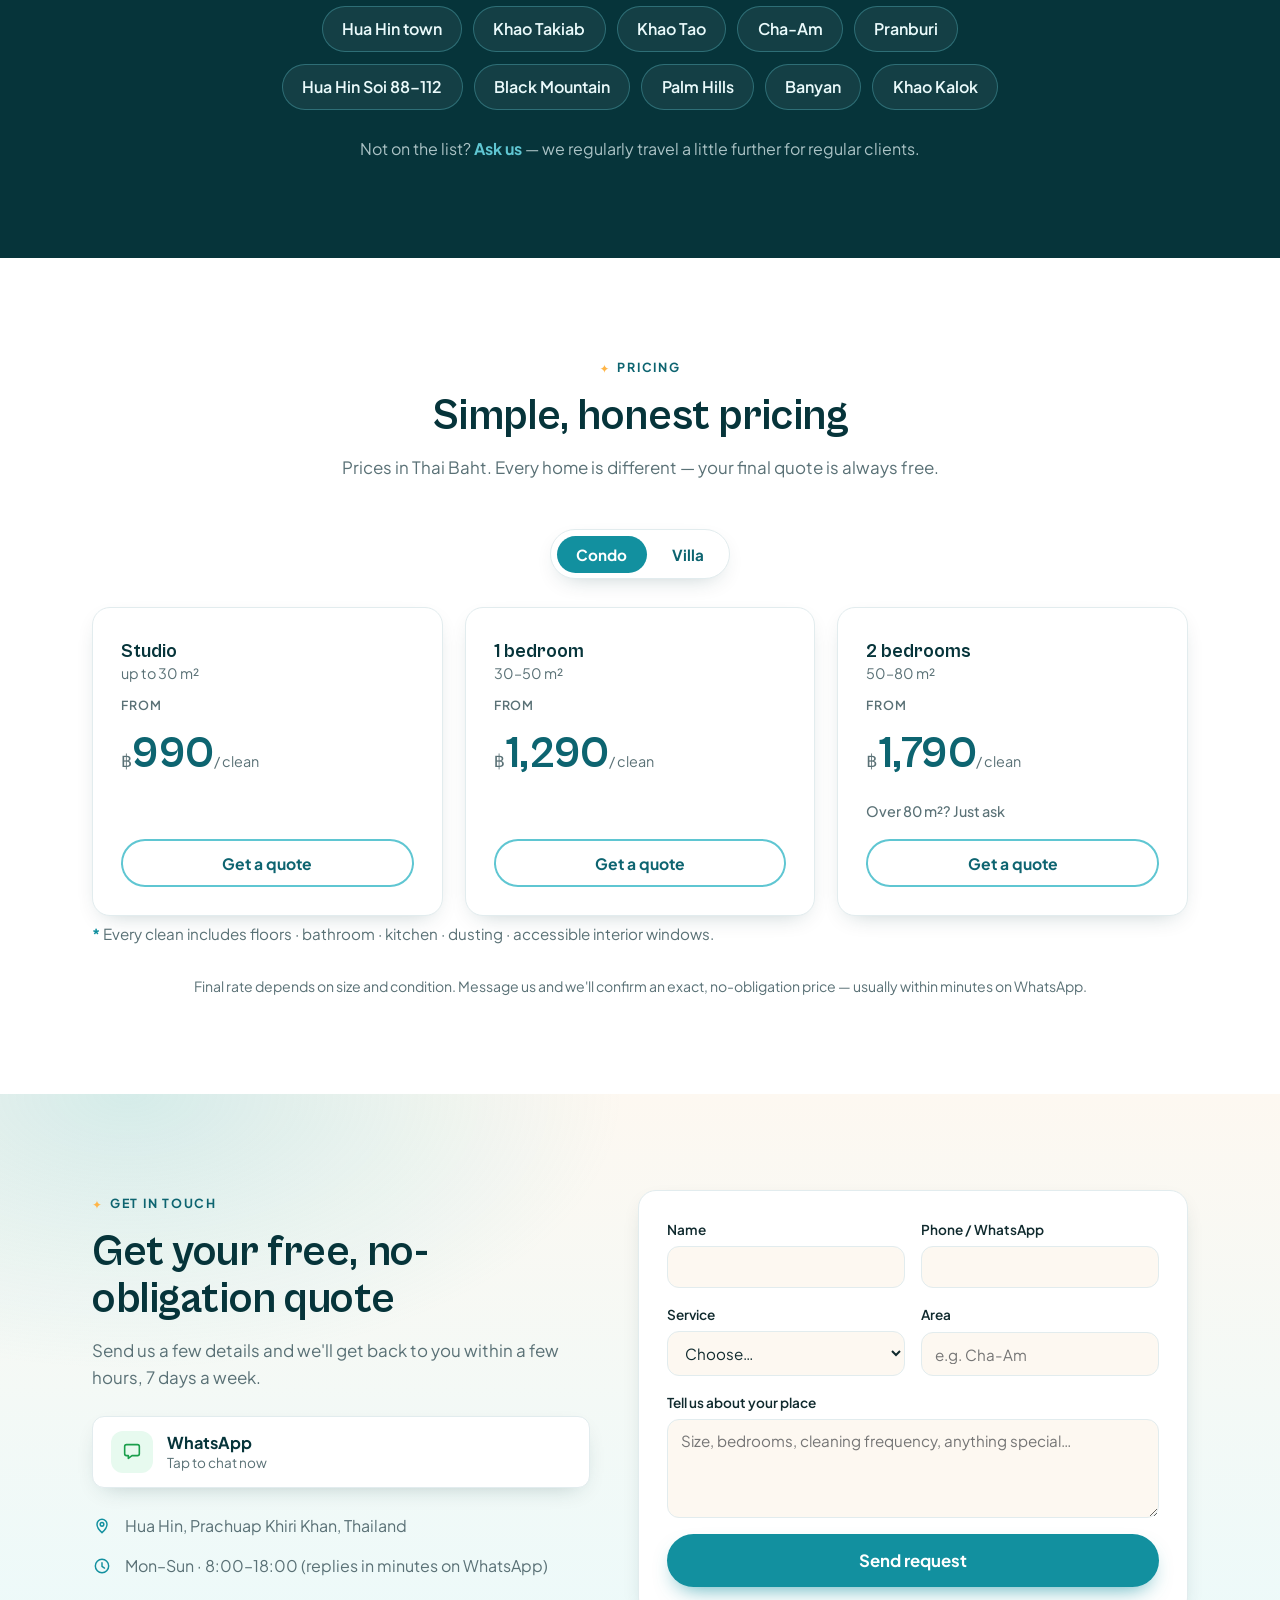
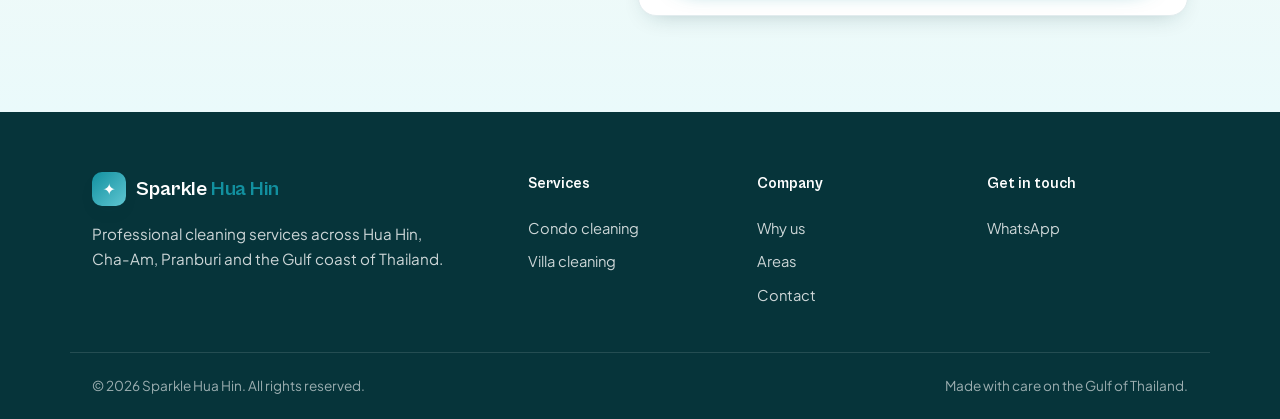
==== commit 3b788df9: "content: drop the eco-friendly claims Removes the icon strip item and the "eco-conscious / low-tox" " ====
--- a/index.html
+++ b/index.html
@@ -261,7 +261,6 @@
   <!-- Trusted by / badges -->
   <section class="badges">
     <div class="container badges-row">
-      <span><svg class="ico" aria-hidden="true"><use href="#i-leaf" /></svg> Eco-friendly products</span>
       <!-- Conciergerie masquée (10/2026) : on ne promeut que le ménage pour l'instant. À remettre tel quel.
       <span><svg class="ico" aria-hidden="true"><use href="#i-key" /></svg> Key-holding service</span>
       -->
@@ -322,7 +321,6 @@
           <!-- Conciergerie masquée (10/2026) : on ne promeut que le ménage pour l'instant. À remettre tel quel.
 <li><strong>Trusted with your keys.</strong> Secure key-holding for absent owners and rentals.</li>
 -->
-          <li><strong>Eco-conscious.</strong> Low-tox, family- and pet-safe products as standard.</li>
           <li><strong>Flexible &amp; punctual.</strong> On-time arrivals, every time.</li>
         </ul>
         <a href="#contact" class="btn btn-ghost">Talk to us</a>
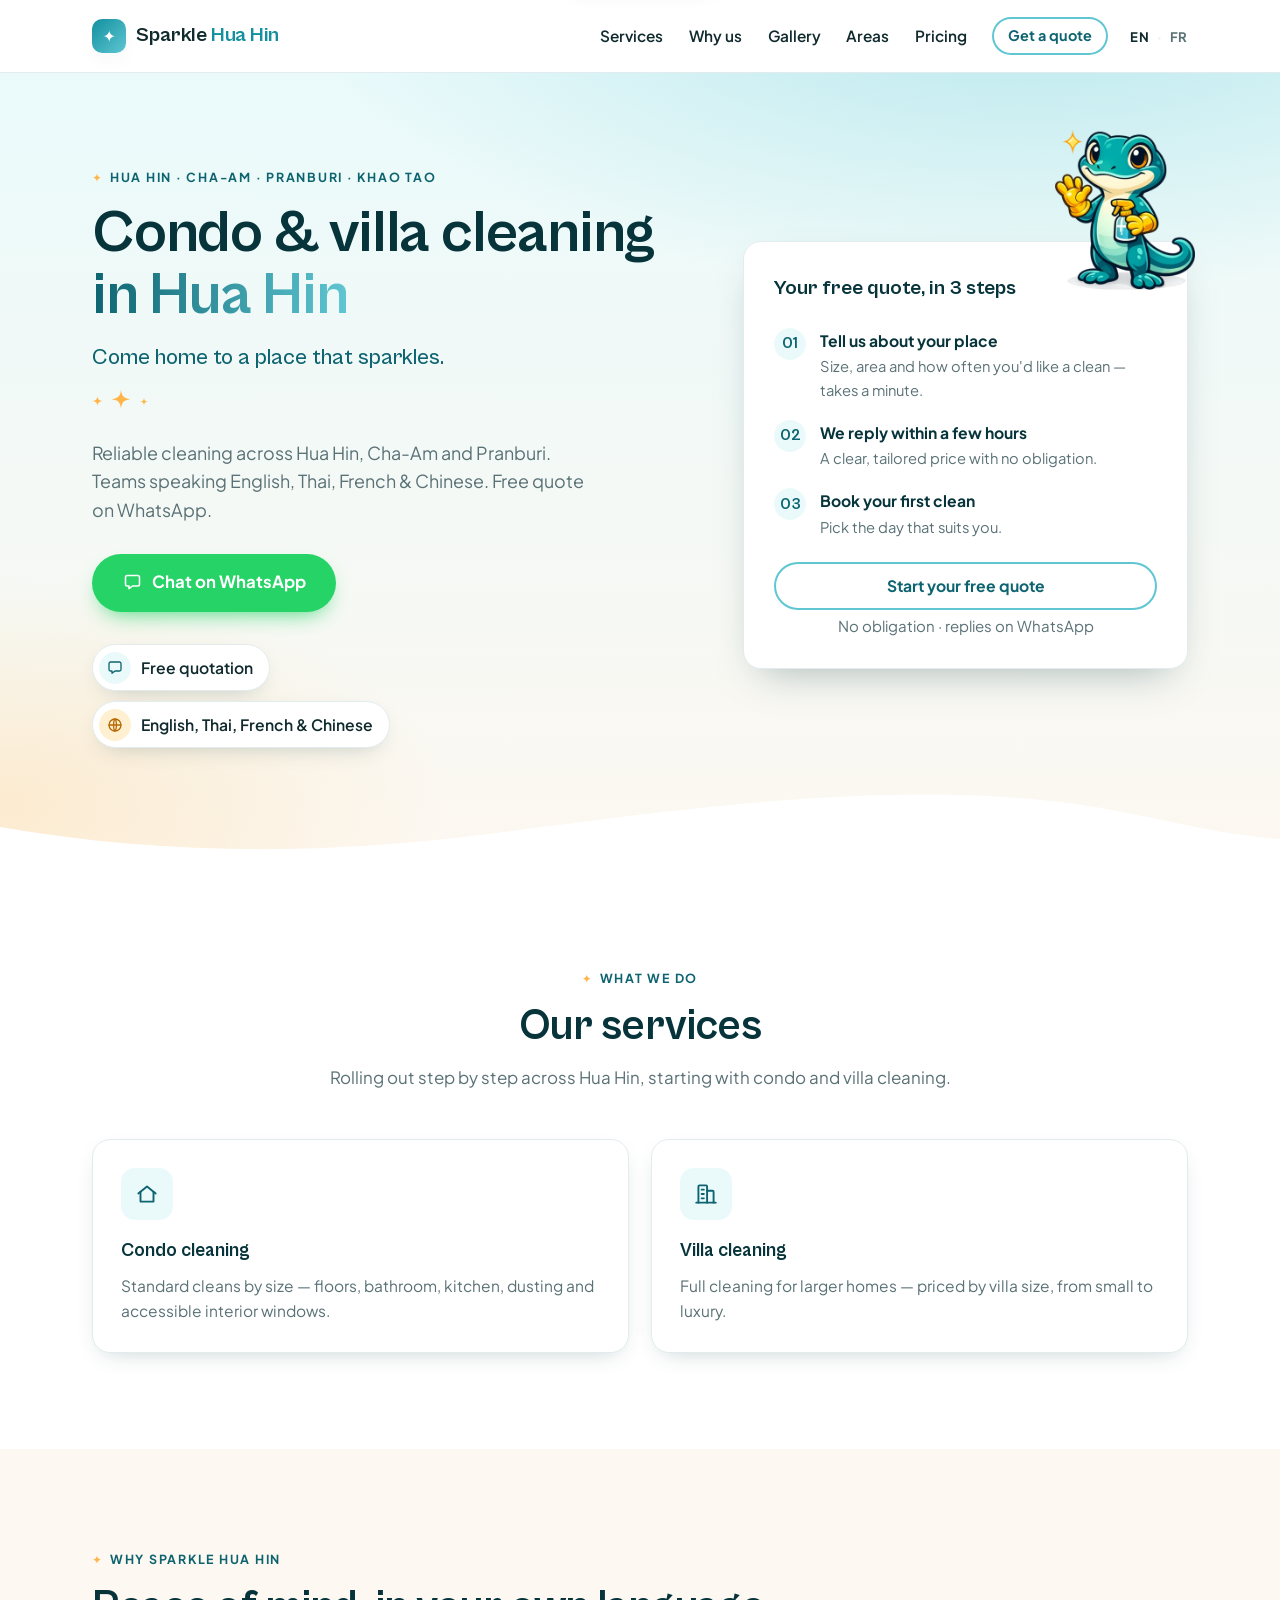
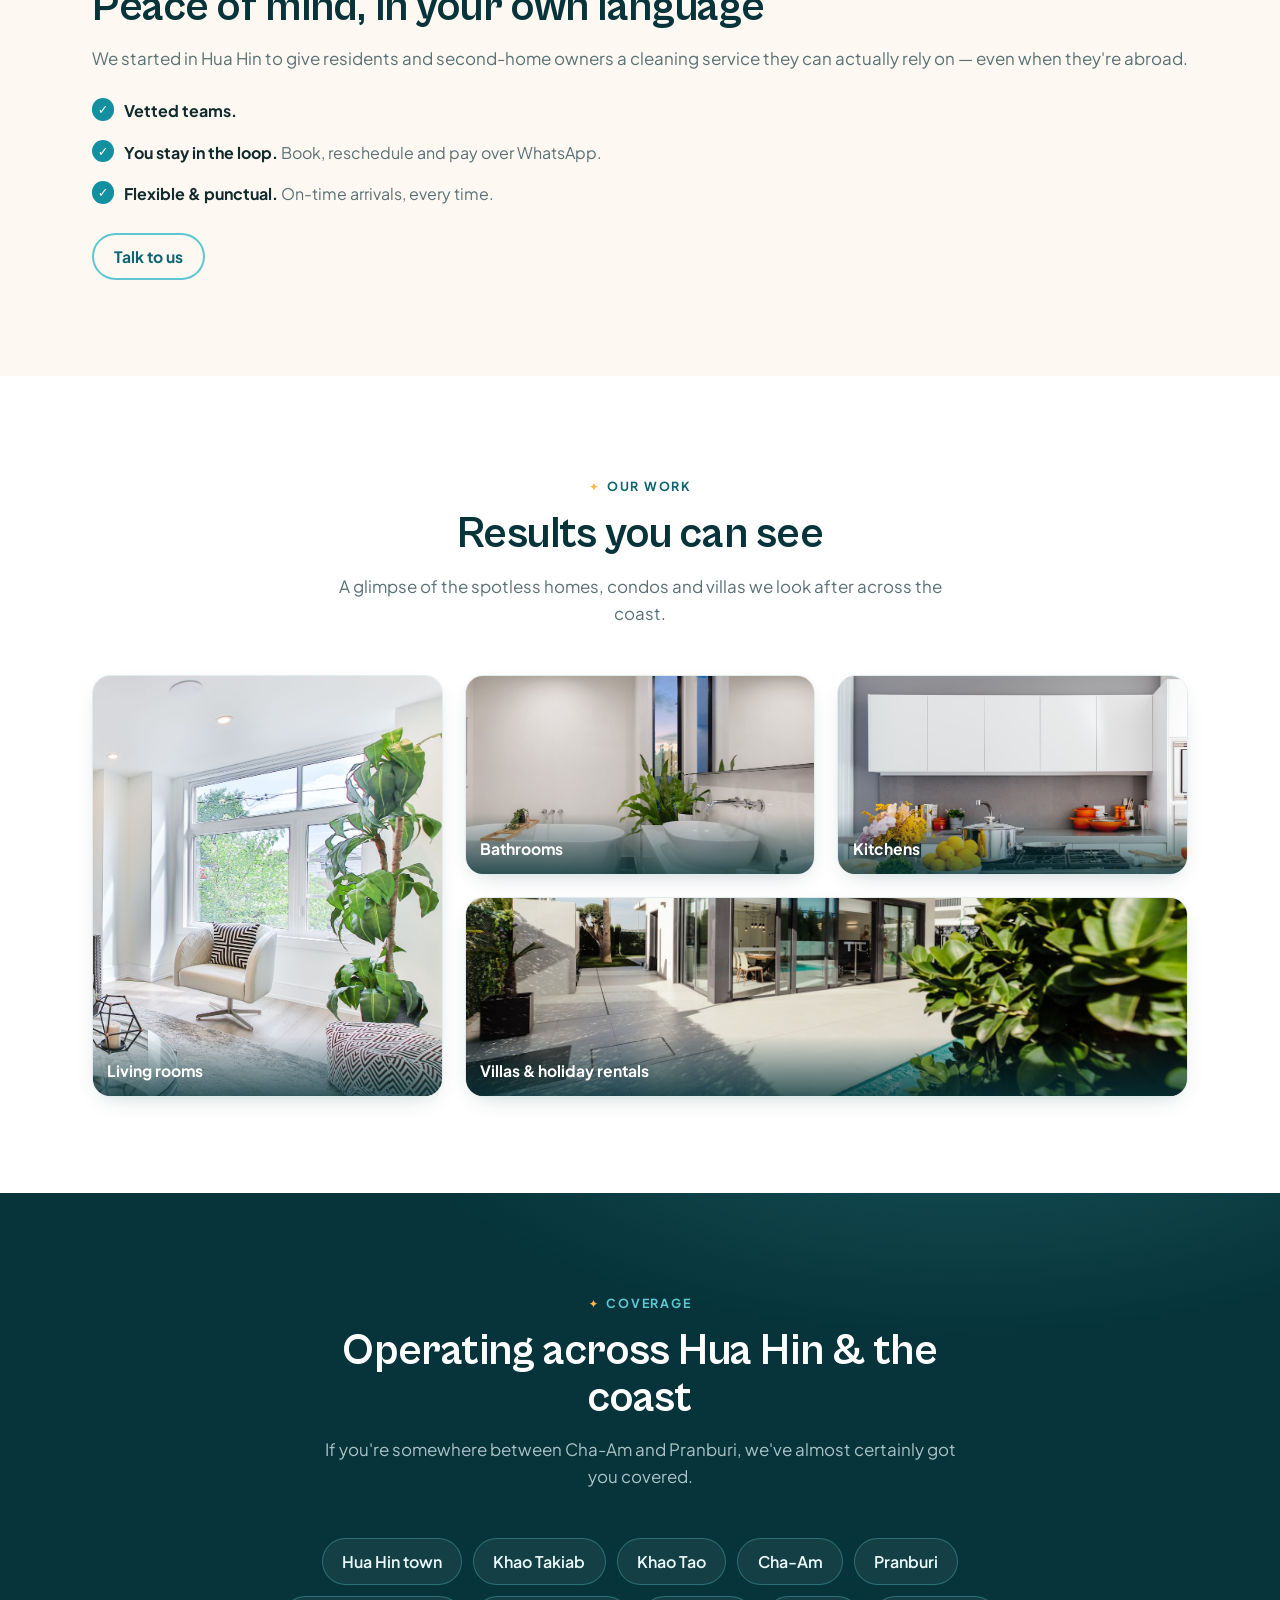
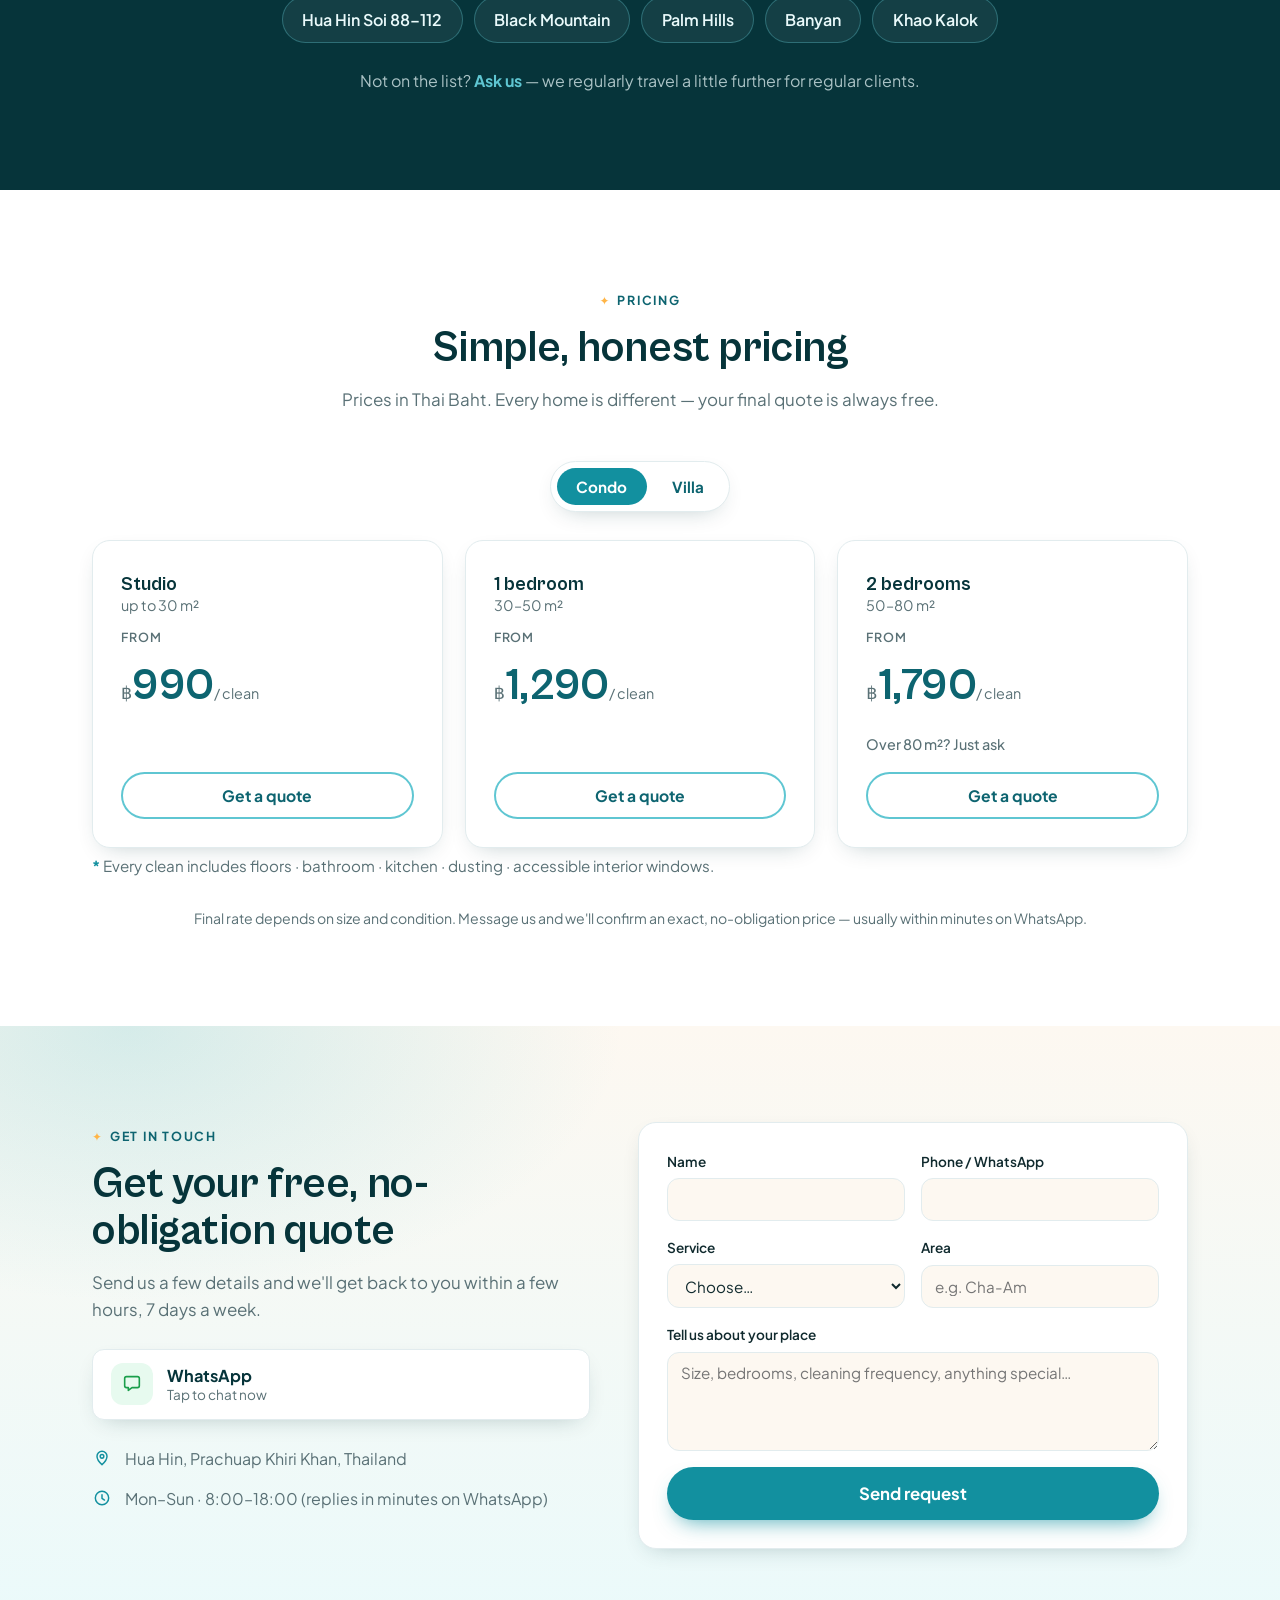
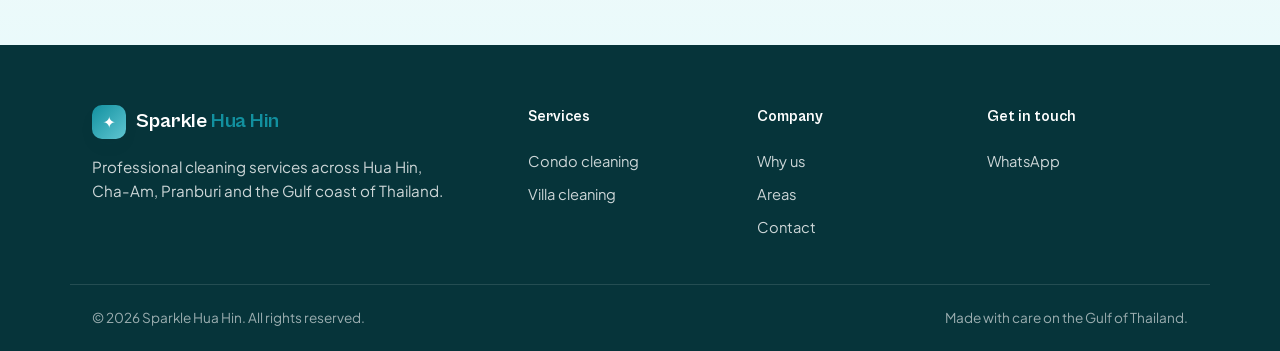
==== commit de1c1992: "content: hide the lone languages strip under the hero Only the languages line was left in the icon s" ====
--- a/index.html
+++ b/index.html
@@ -259,14 +259,16 @@
   </section>
 
   <!-- Trusted by / badges -->
+  <!-- Bande d'icônes masquée (10/2026) : il ne restait que la ligne des langues, déjà dite dans le hero. Pour la remettre : retirer ce commentaire et remplacer [[ et ]] par le commentaire HTML d'origine.
   <section class="badges">
     <div class="container badges-row">
-      <!-- Conciergerie masquée (10/2026) : on ne promeut que le ménage pour l'instant. À remettre tel quel.
+      [[ Conciergerie masquée (10/2026) : on ne promeut que le ménage pour l'instant. À remettre tel quel.
       <span><svg class="ico" aria-hidden="true"><use href="#i-key" /></svg> Key-holding service</span>
-      -->
+      ]]
       <span><svg class="ico" aria-hidden="true"><use href="#i-globe" /></svg> English · ไทย · Français · 中文</span>
     </div>
   </section>
+  -->
 
   <!-- Services -->
   <section class="section" id="services">
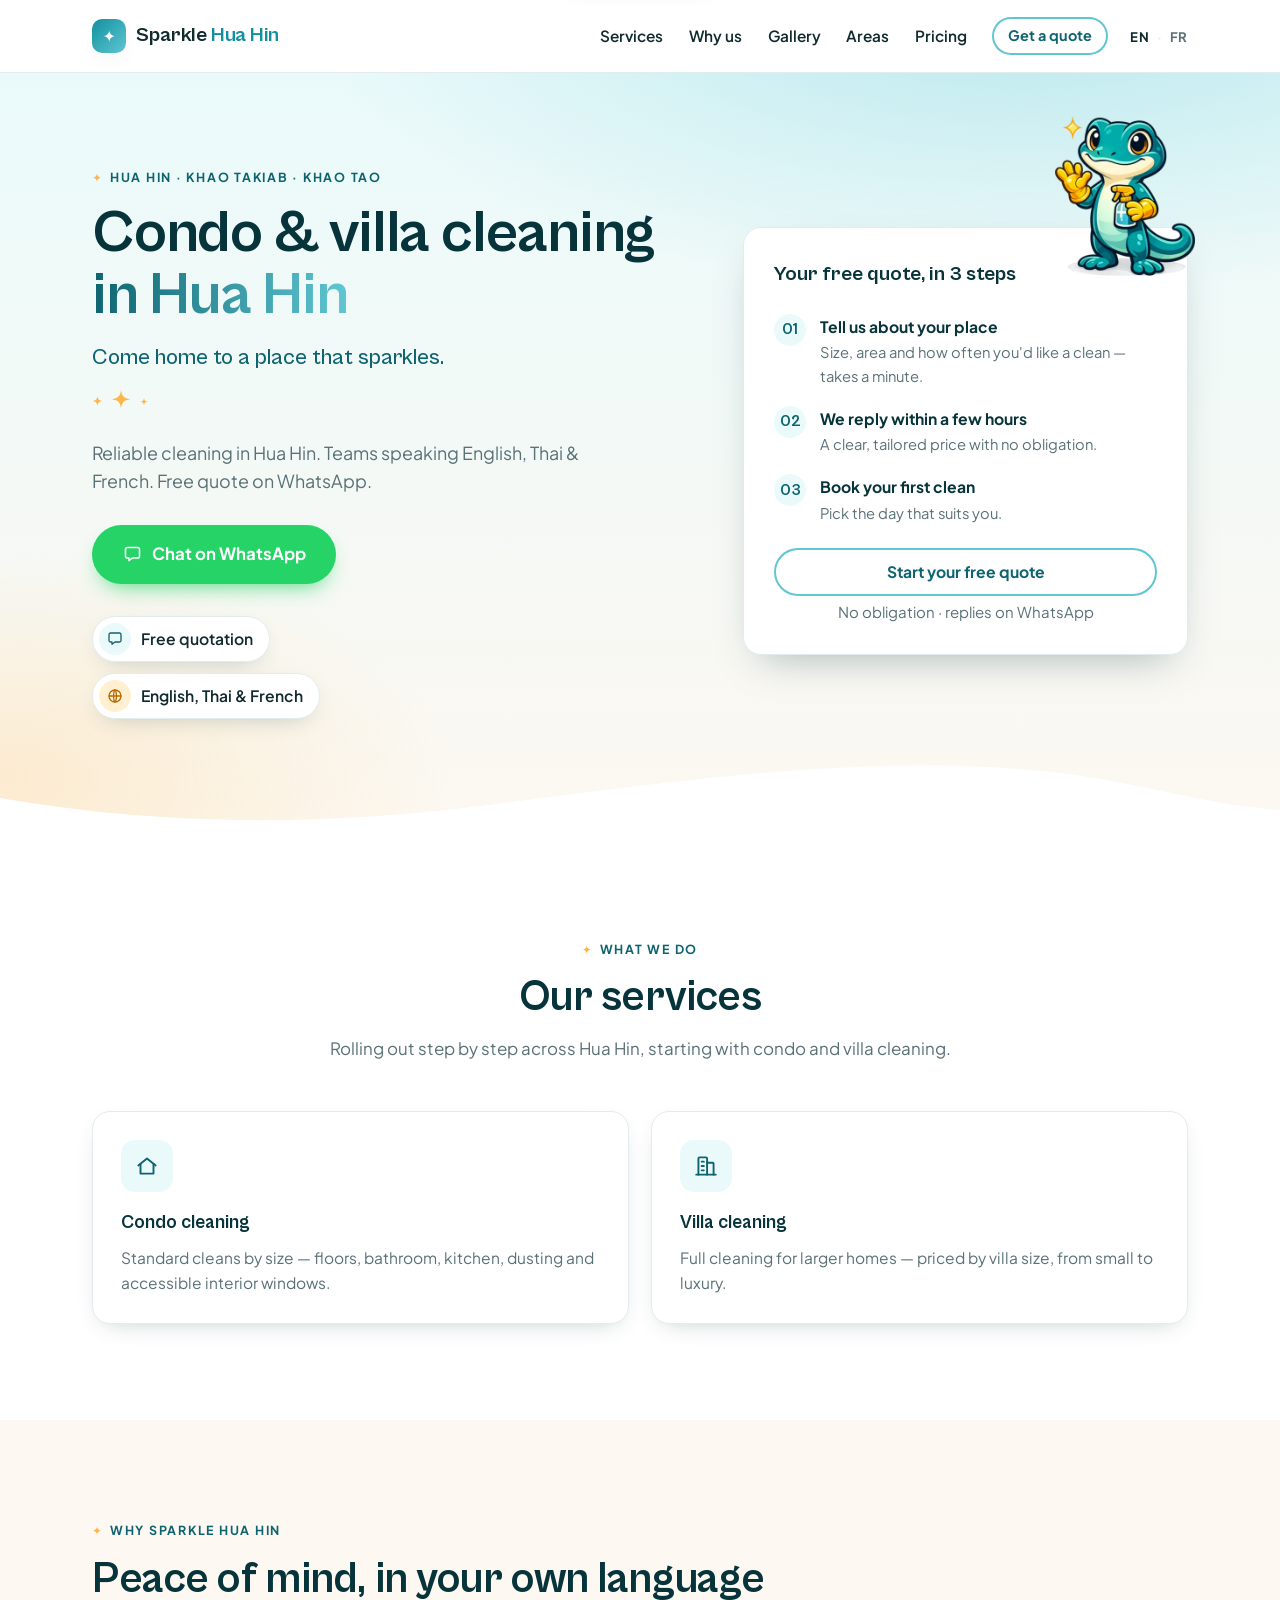
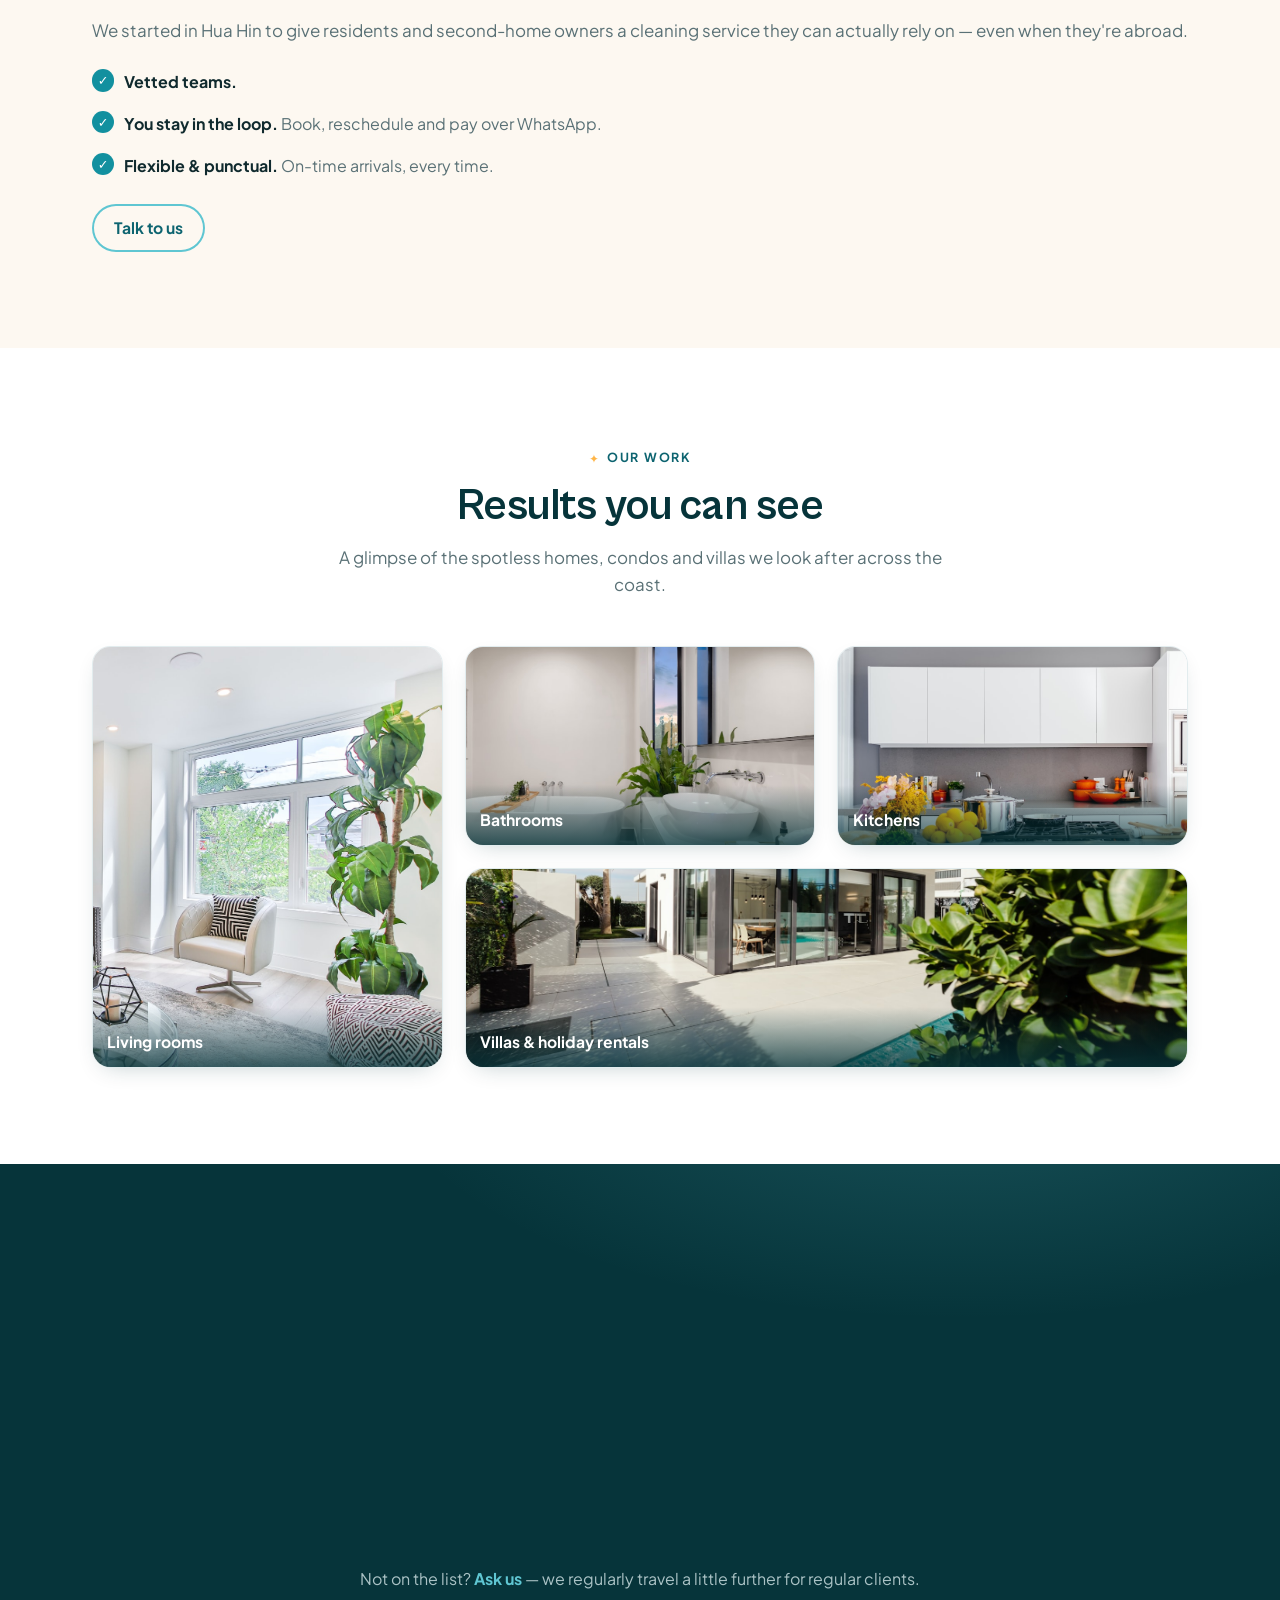
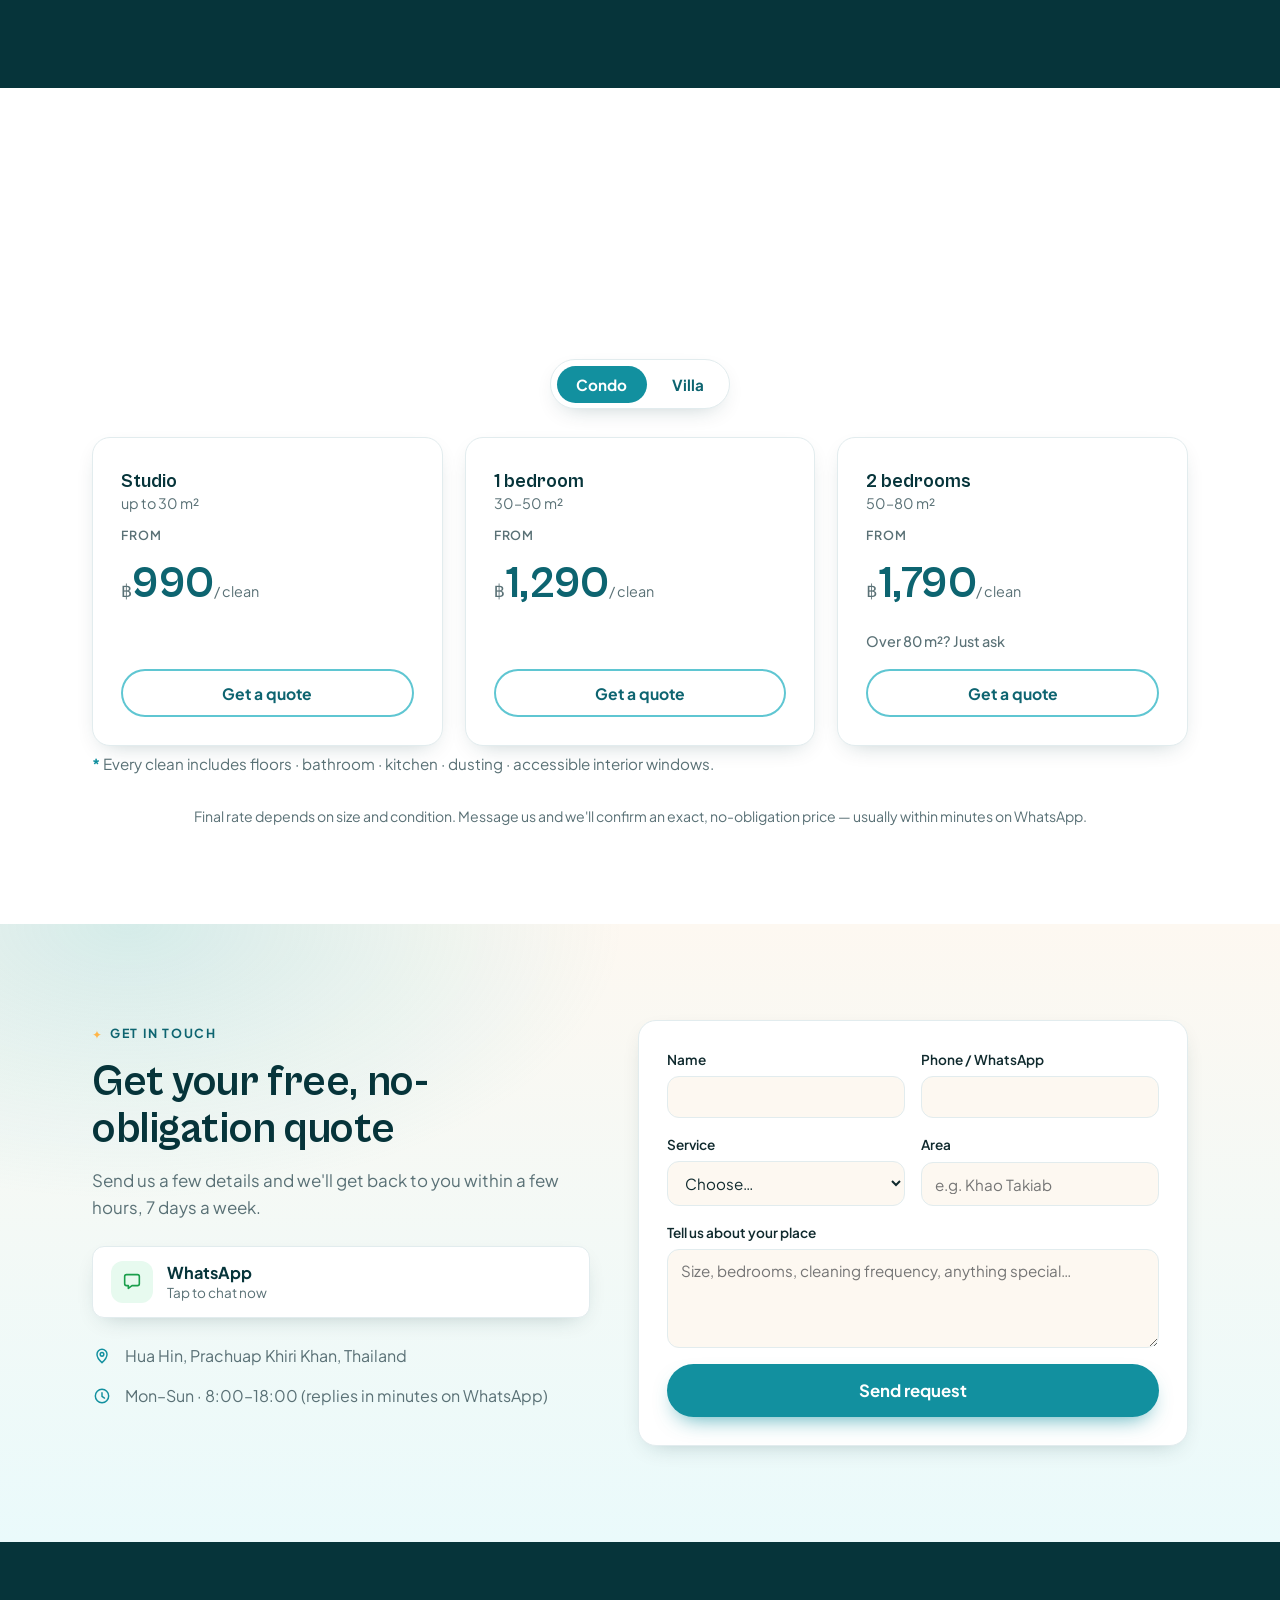
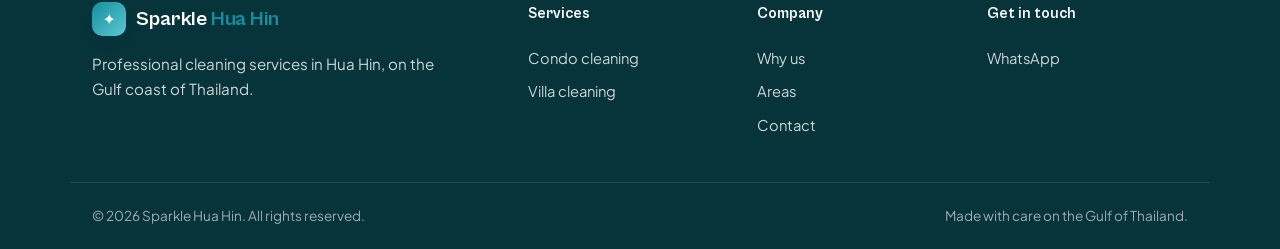
==== commit cff9e7f4: "content: Hua Hin only, no Chinese Drops Cha-Am and Pranburi from every page, meta description, JSON-" ====
--- a/index.html
+++ b/index.html
@@ -4,7 +4,7 @@
   <meta charset="UTF-8" />
   <meta name="viewport" content="width=device-width, initial-scale=1.0" />
   <title>Sparkle Hua Hin — Professional Cleaning Services on the Gulf Coast</title>
-  <meta name="description" content="Condo & villa cleaning in Hua Hin, Cha-Am and Pranburi. Friendly teams speaking English, Thai, French & Chinese. Free quotes on WhatsApp." />
+  <meta name="description" content="Condo & villa cleaning in Hua Hin. Friendly teams speaking English, Thai & French. Free quotes on WhatsApp." />
   <link rel="canonical" href="https://sparklehuahin.com/" />
   <link rel="alternate" hreflang="en" href="https://sparklehuahin.com/" />
   <link rel="alternate" hreflang="fr" href="https://sparklehuahin.com/fr/" />
@@ -16,19 +16,19 @@
   <meta property="og:site_name" content="Sparkle Hua Hin" />
   <meta property="og:url" content="https://sparklehuahin.com/" />
   <meta property="og:title" content="Cleaning in Hua Hin — Sparkle Hua Hin" />
-  <meta property="og:description" content="Condo &amp; villa cleaning across Hua Hin, Cha-Am and Pranburi. Vetted teams speaking English, Thai, French &amp; Chinese. Free quote on WhatsApp." />
+  <meta property="og:description" content="Condo &amp; villa cleaning in Hua Hin. Vetted teams speaking English, Thai &amp; French. Free quote on WhatsApp." />
   <meta property="og:image" content="https://sparklehuahin.com/assets/img/og-sparkle.jpg" />
   <meta property="og:image:width" content="1200" />
   <meta property="og:image:height" content="630" />
-  <meta property="og:image:alt" content="Sparkle Hua Hin — condo & villa cleaning in Hua Hin, Cha-Am and Pranburi" />
+  <meta property="og:image:alt" content="Sparkle Hua Hin — condo & villa cleaning in Hua Hin" />
   <meta property="og:locale" content="en_US" />
 
   <!-- Twitter / X -->
   <meta name="twitter:card" content="summary_large_image" />
   <meta name="twitter:title" content="Cleaning in Hua Hin — Sparkle Hua Hin" />
-  <meta name="twitter:description" content="Condo &amp; villa cleaning across Hua Hin, Cha-Am and Pranburi. Free quote on WhatsApp." />
+  <meta name="twitter:description" content="Condo &amp; villa cleaning in Hua Hin. Free quote on WhatsApp." />
   <meta name="twitter:image" content="https://sparklehuahin.com/assets/img/og-sparkle.jpg" />
-  <meta name="twitter:image:alt" content="Sparkle Hua Hin — condo & villa cleaning in Hua Hin, Cha-Am and Pranburi" />
+  <meta name="twitter:image:alt" content="Sparkle Hua Hin — condo & villa cleaning in Hua Hin" />
 
   <style>
     /* page-specific helpers (pricing tabs) */
@@ -75,7 +75,7 @@
     "@type": "LocalBusiness",
     "@id": "https://sparklehuahin.com/#business",
     "name": "Sparkle Hua Hin",
-    "description": "Condo and villa cleaning across Hua Hin, Cha-Am and Pranburi.",
+    "description": "Condo and villa cleaning in Hua Hin.",
     "url": "https://sparklehuahin.com/",
     "sameAs": ["https://www.facebook.com/profile.php?id=61595177159723"],
     "inLanguage": "en",
@@ -94,8 +94,6 @@
       { "@type": "Place", "name": "Hua Hin" },
       { "@type": "Place", "name": "Khao Takiab" },
       { "@type": "Place", "name": "Khao Tao" },
-      { "@type": "Place", "name": "Cha-Am" },
-      { "@type": "Place", "name": "Pranburi" },
       { "@type": "Place", "name": "Khao Kalok" }
     ],
     "openingHoursSpecification": [{
@@ -108,7 +106,7 @@
       "@type": "ContactPoint",
       "contactType": "customer service",
       "url": "https://wa.me/66943325162",
-      "availableLanguage": ["English", "Thai", "French", "Chinese"]
+      "availableLanguage": ["English", "Thai", "French"]
     }],
     "hasOfferCatalog": {
       "@type": "OfferCatalog",
@@ -203,7 +201,7 @@
   <section class="hero">
     <div class="container hero-inner">
       <div class="hero-copy">
-        <p class="eyebrow">Hua Hin · Cha-Am · Pranburi · Khao Tao</p>
+        <p class="eyebrow">Hua Hin · Khao Takiab · Khao Tao</p>
         <h1>
           <span class="line"><span>Condo &amp; villa cleaning</span></span>
           <span class="line"><span class="hl">in Hua Hin</span></span>
@@ -217,8 +215,8 @@
           </svg>
         </span>
         <p class="lead">
-          Reliable cleaning across Hua Hin, Cha-Am and Pranburi. Teams speaking
-          English, Thai, French &amp; Chinese. Free quote on WhatsApp.
+          Reliable cleaning in Hua Hin. Teams speaking
+          English, Thai &amp; French. Free quote on WhatsApp.
         </p>
         <div class="hero-actions">
           <a href="https://wa.me/66943325162?text=Hi%20Sparkle%20Hua%20Hin%2C%20I%27d%20like%20a%20cleaning%20quote." class="btn btn-lg btn-wa" target="_blank" rel="noopener">
@@ -227,7 +225,7 @@
         </div>
         <ul class="hero-trust">
           <li><svg class="ico" aria-hidden="true"><use href="#i-chat" /></svg> Free quotation</li>
-          <li><svg class="ico" aria-hidden="true"><use href="#i-globe" /></svg> English, Thai, French &amp; Chinese</li>
+          <li><svg class="ico" aria-hidden="true"><use href="#i-globe" /></svg> English, Thai &amp; French</li>
         </ul>
       </div>
       <aside class="hero-card">
@@ -265,7 +263,7 @@
       [[ Conciergerie masquée (10/2026) : on ne promeut que le ménage pour l'instant. À remettre tel quel.
       <span><svg class="ico" aria-hidden="true"><use href="#i-key" /></svg> Key-holding service</span>
       ]]
-      <span><svg class="ico" aria-hidden="true"><use href="#i-globe" /></svg> English · ไทย · Français · 中文</span>
+      <span><svg class="ico" aria-hidden="true"><use href="#i-globe" /></svg> English · ไทย · Français</span>
     </div>
   </section>
   -->
@@ -364,16 +362,14 @@
     <div class="container">
       <div class="section-head">
         <p class="eyebrow">Coverage</p>
-        <h2>Operating across Hua Hin &amp; the coast</h2>
-        <p class="section-sub">If you're somewhere between Cha-Am and Pranburi, we've almost certainly got you covered.</p>
+        <h2>Operating across Hua Hin</h2>
+        <p class="section-sub">If you're in or around Hua Hin, we've almost certainly got you covered.</p>
       </div>
       <div class="areas-wrap">
         <ul class="areas-list">
           <li>Hua Hin town</li>
           <li>Khao Takiab</li>
           <li>Khao Tao</li>
-          <li>Cha-Am</li>
-          <li>Pranburi</li>
           <li>Hua Hin Soi 88–112</li>
           <li>Black Mountain</li>
           <li>Palm Hills</li>
@@ -594,7 +590,7 @@
 --><option value="Other / not sure">Other / not sure</option>
             </select>
           </label>
-          <label><span>Area</span><input type="text" name="area" autocomplete="address-level2" placeholder="e.g. Cha-Am" required /></label>
+          <label><span>Area</span><input type="text" name="area" autocomplete="address-level2" placeholder="e.g. Khao Takiab" required /></label>
         </div>
         <label><span>Tell us about your place</span>
           <textarea name="message" rows="4" placeholder="Size, bedrooms, cleaning frequency, anything special…"></textarea>
@@ -615,7 +611,7 @@
           <span class="brand-mark">✦</span>
           <span class="brand-text">Sparkle<span class="brand-accent"> Hua Hin</span></span>
         </a>
-        <p>Professional cleaning services across Hua Hin, Cha-Am, Pranburi and the Gulf coast of Thailand.</p>
+        <p>Professional cleaning services in Hua Hin, on the Gulf coast of Thailand.</p>
       </div>
       <div class="footer-cols">
         <div>
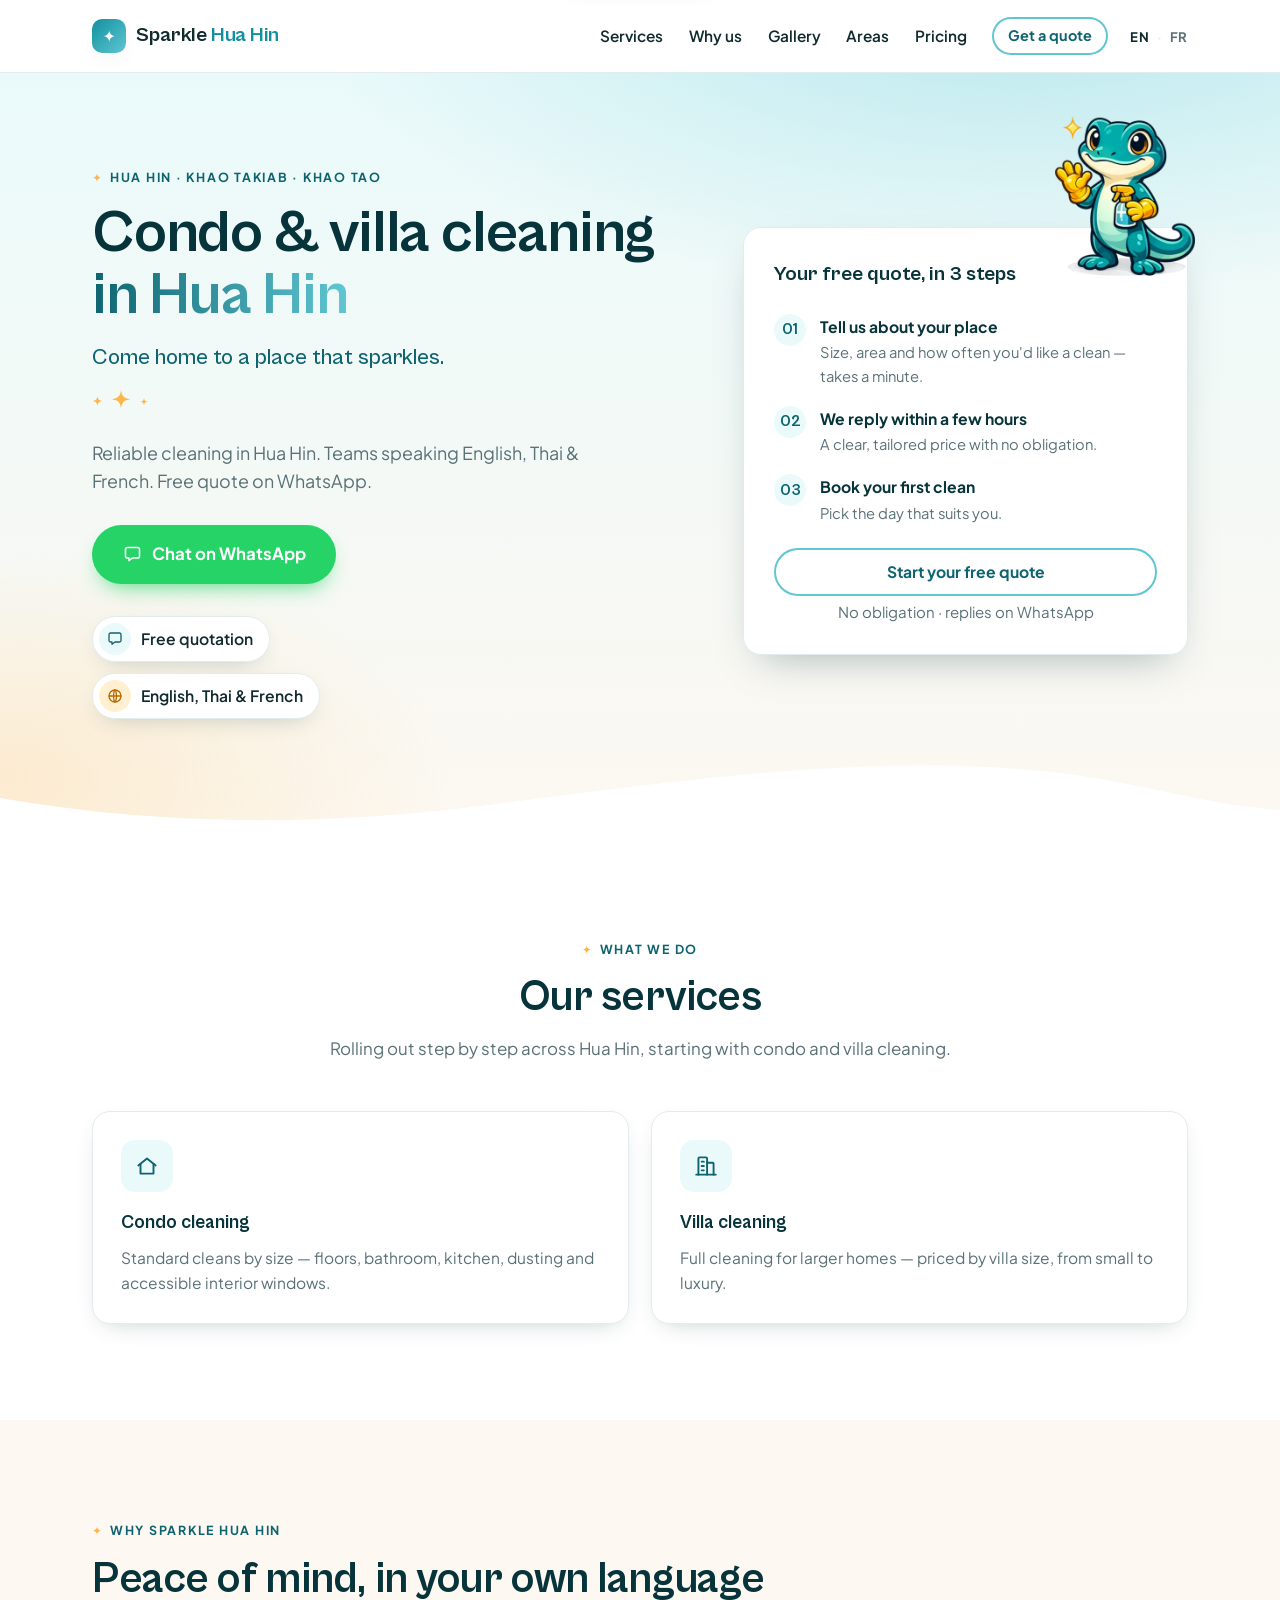
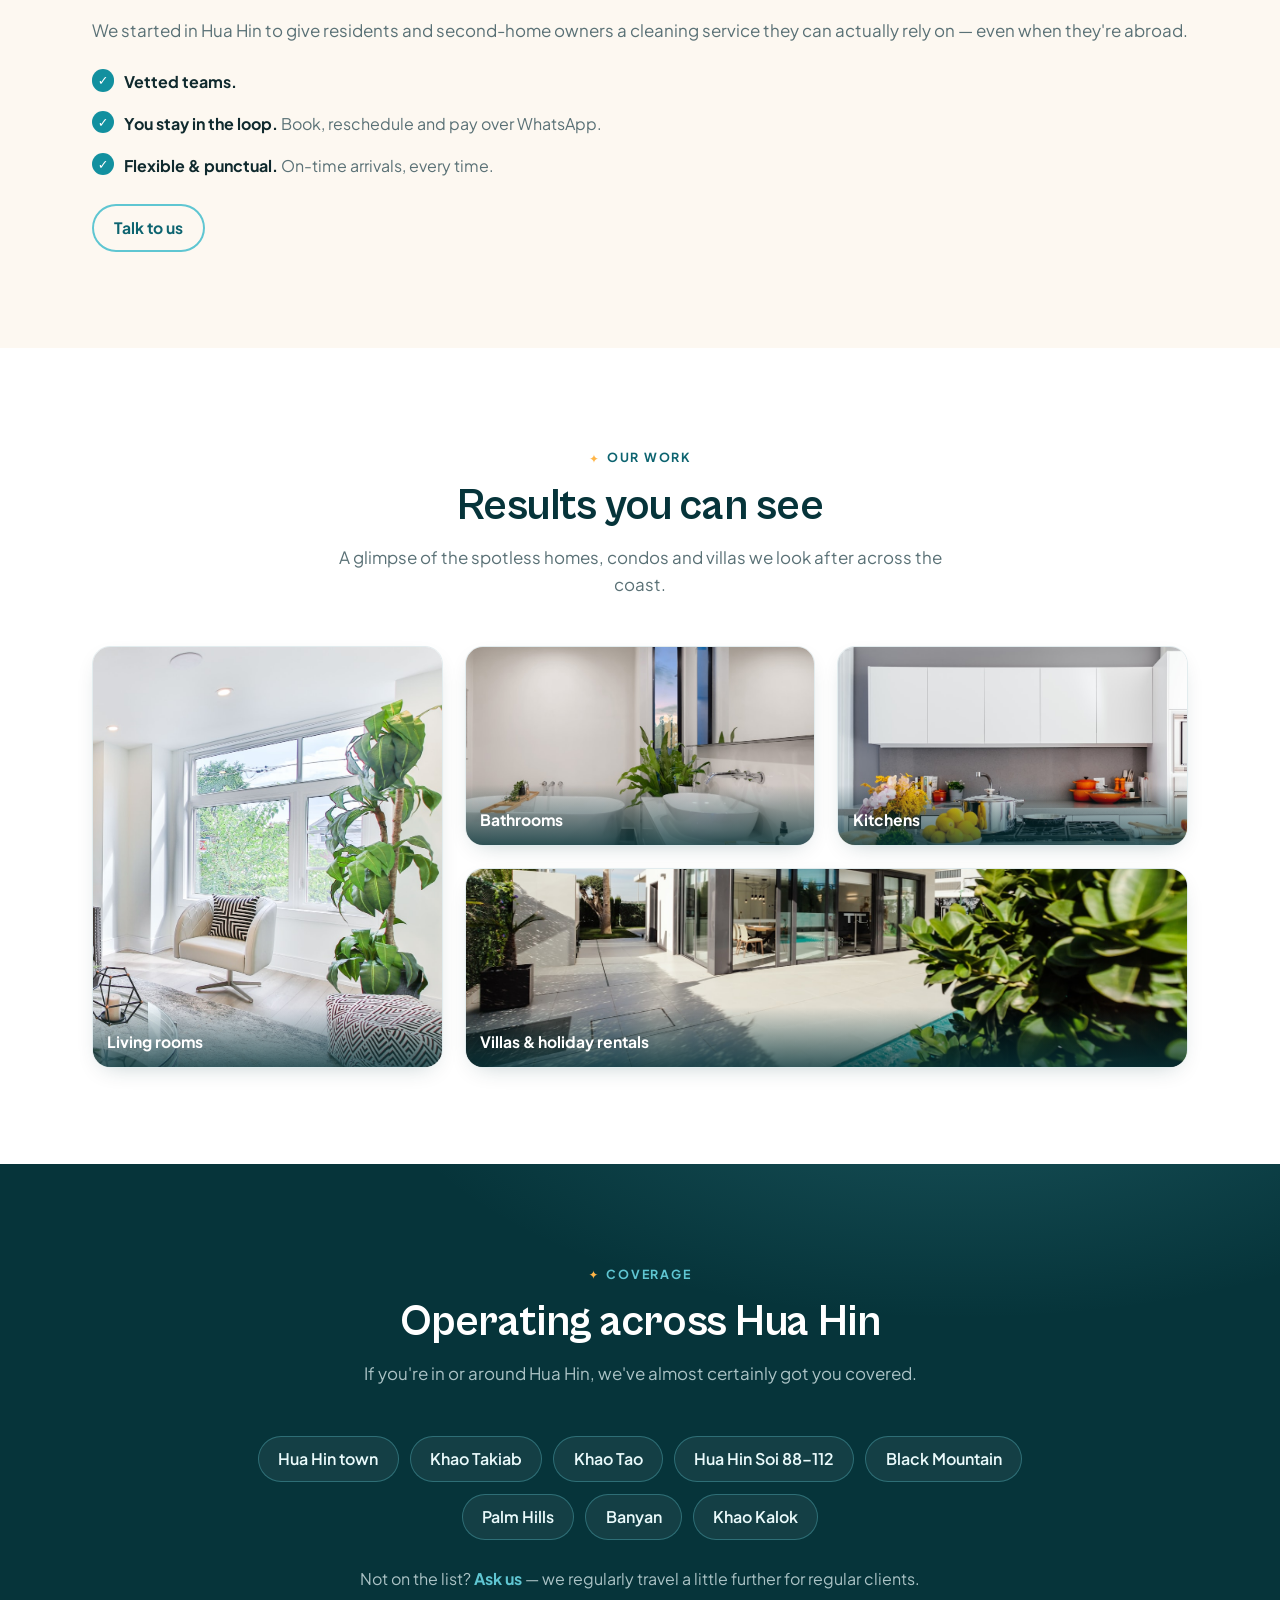
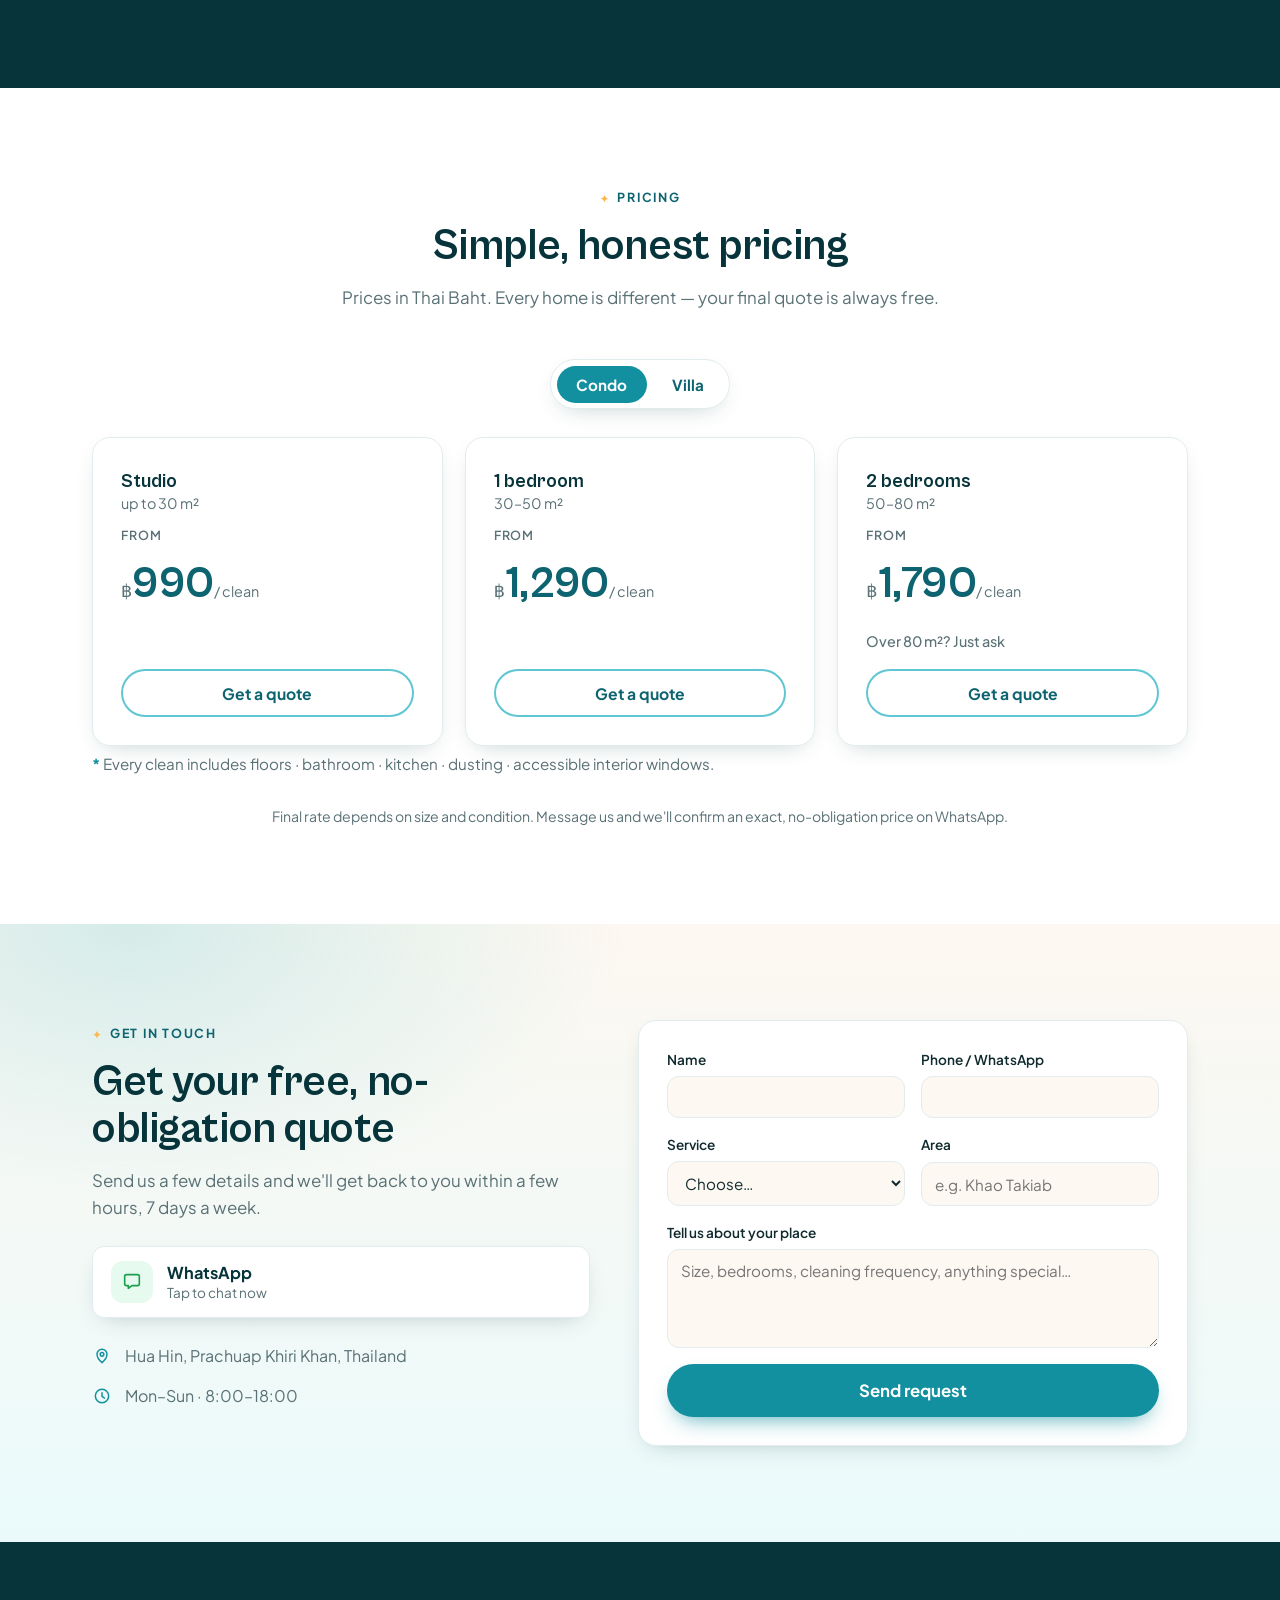
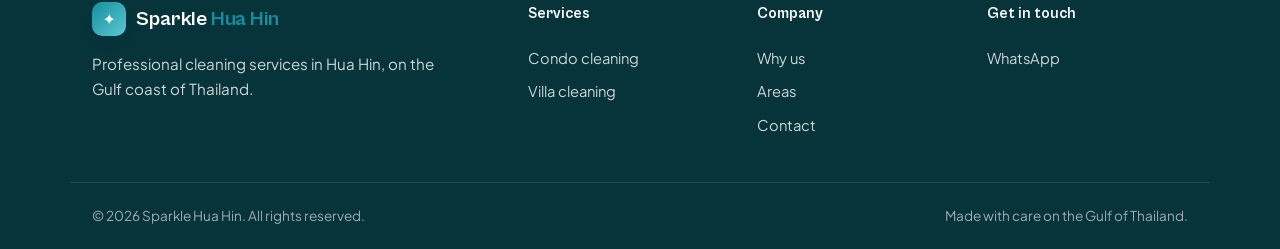
==== commit c677fb8a: "content: drop the "replies in minutes" promises Contact list, price footnote and the form error mess" ====
--- a/index.html
+++ b/index.html
@@ -494,7 +494,7 @@
 -->
       </div>
 
-      <p class="price-foot">Final rate depends on size and condition. Message us and we'll confirm an exact, no-obligation price — usually within minutes on WhatsApp.</p>
+      <p class="price-foot">Final rate depends on size and condition. Message us and we'll confirm an exact, no-obligation price on WhatsApp.</p>
     </div>
   </section>
 
@@ -563,7 +563,7 @@
           <li><svg class="ico" aria-hidden="true"><use href="#i-mail" /></svg> <a href="mailto:hello@sparklehuahin.com">hello@sparklehuahin.com</a></li>
           -->
           <li><svg class="ico" aria-hidden="true"><use href="#i-pin" /></svg> Hua Hin, Prachuap Khiri Khan, Thailand</li>
-          <li><svg class="ico" aria-hidden="true"><use href="#i-clock" /></svg> Mon–Sun · 8:00–18:00 (replies in minutes on WhatsApp)</li>
+          <li><svg class="ico" aria-hidden="true"><use href="#i-clock" /></svg> Mon–Sun · 8:00–18:00</li>
         </ul>
       </div>
       <form class="contact-form card" id="quote-form" data-contact-form>
